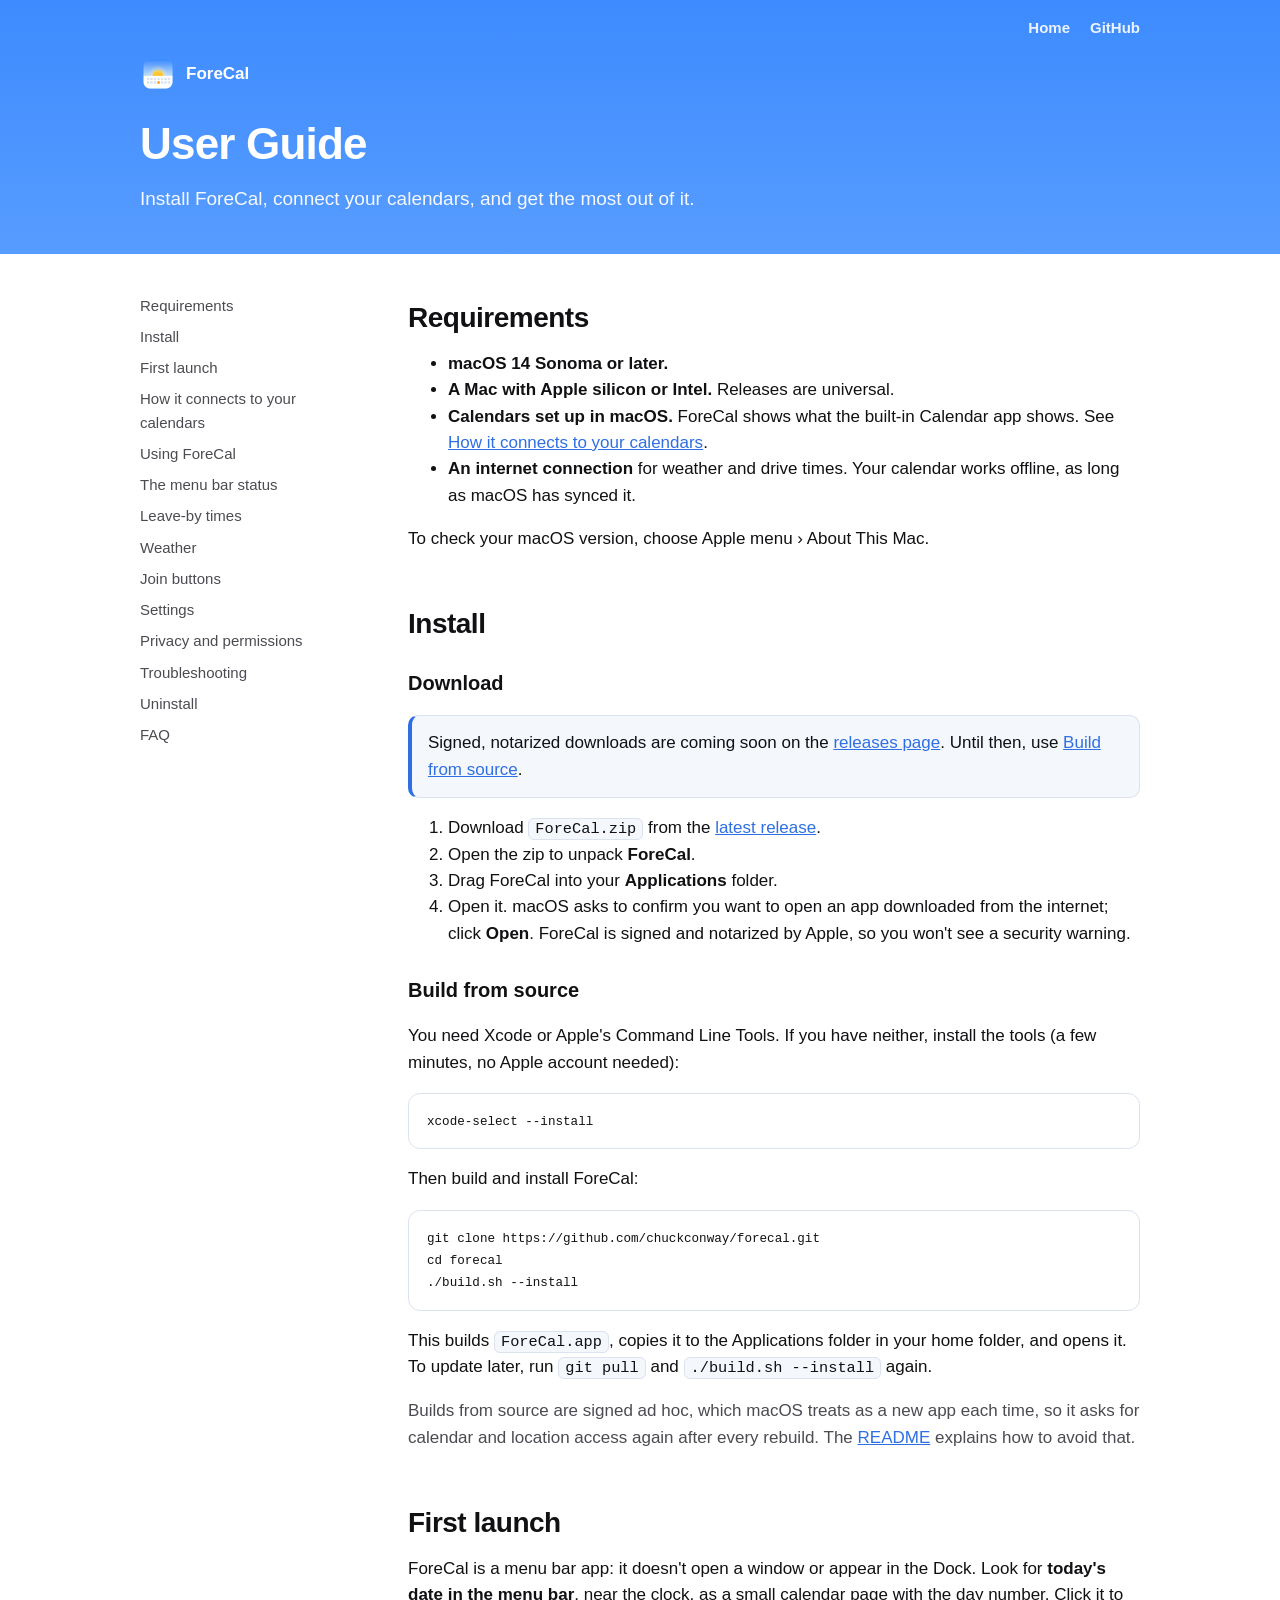
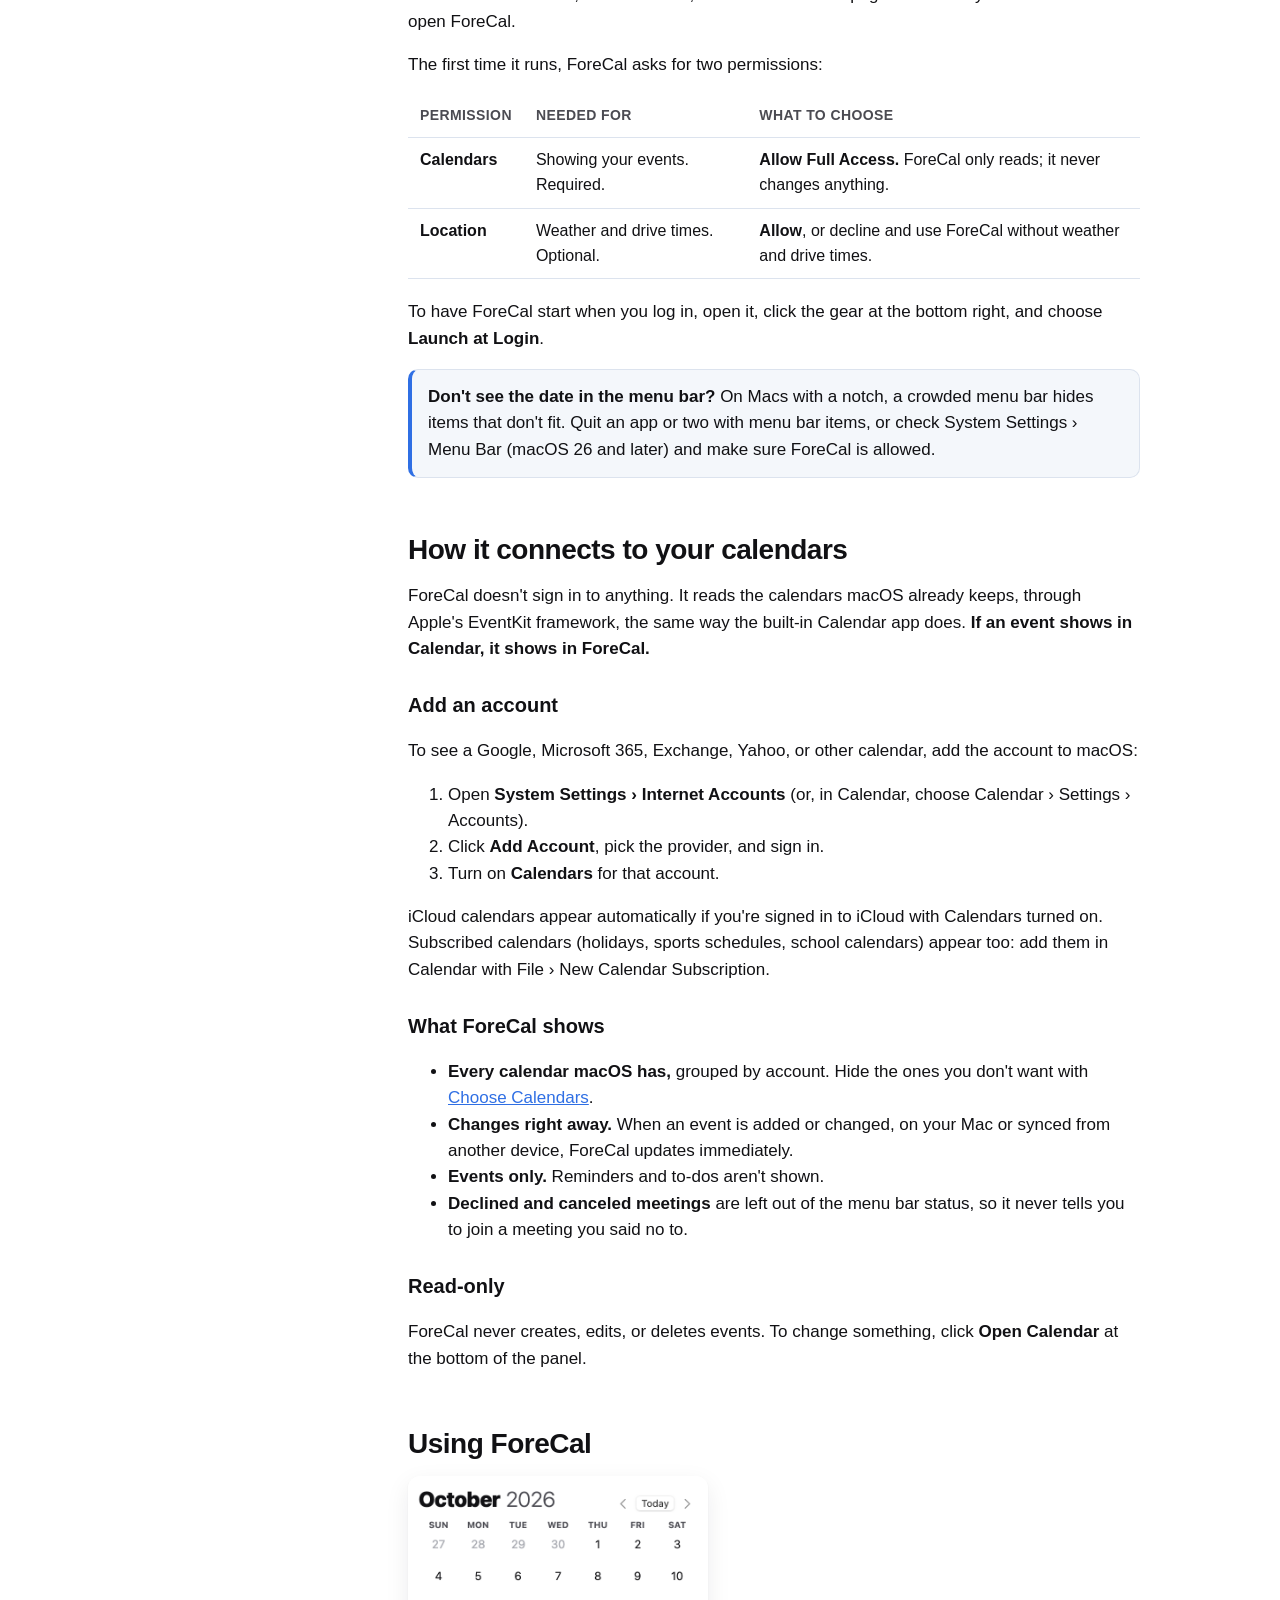
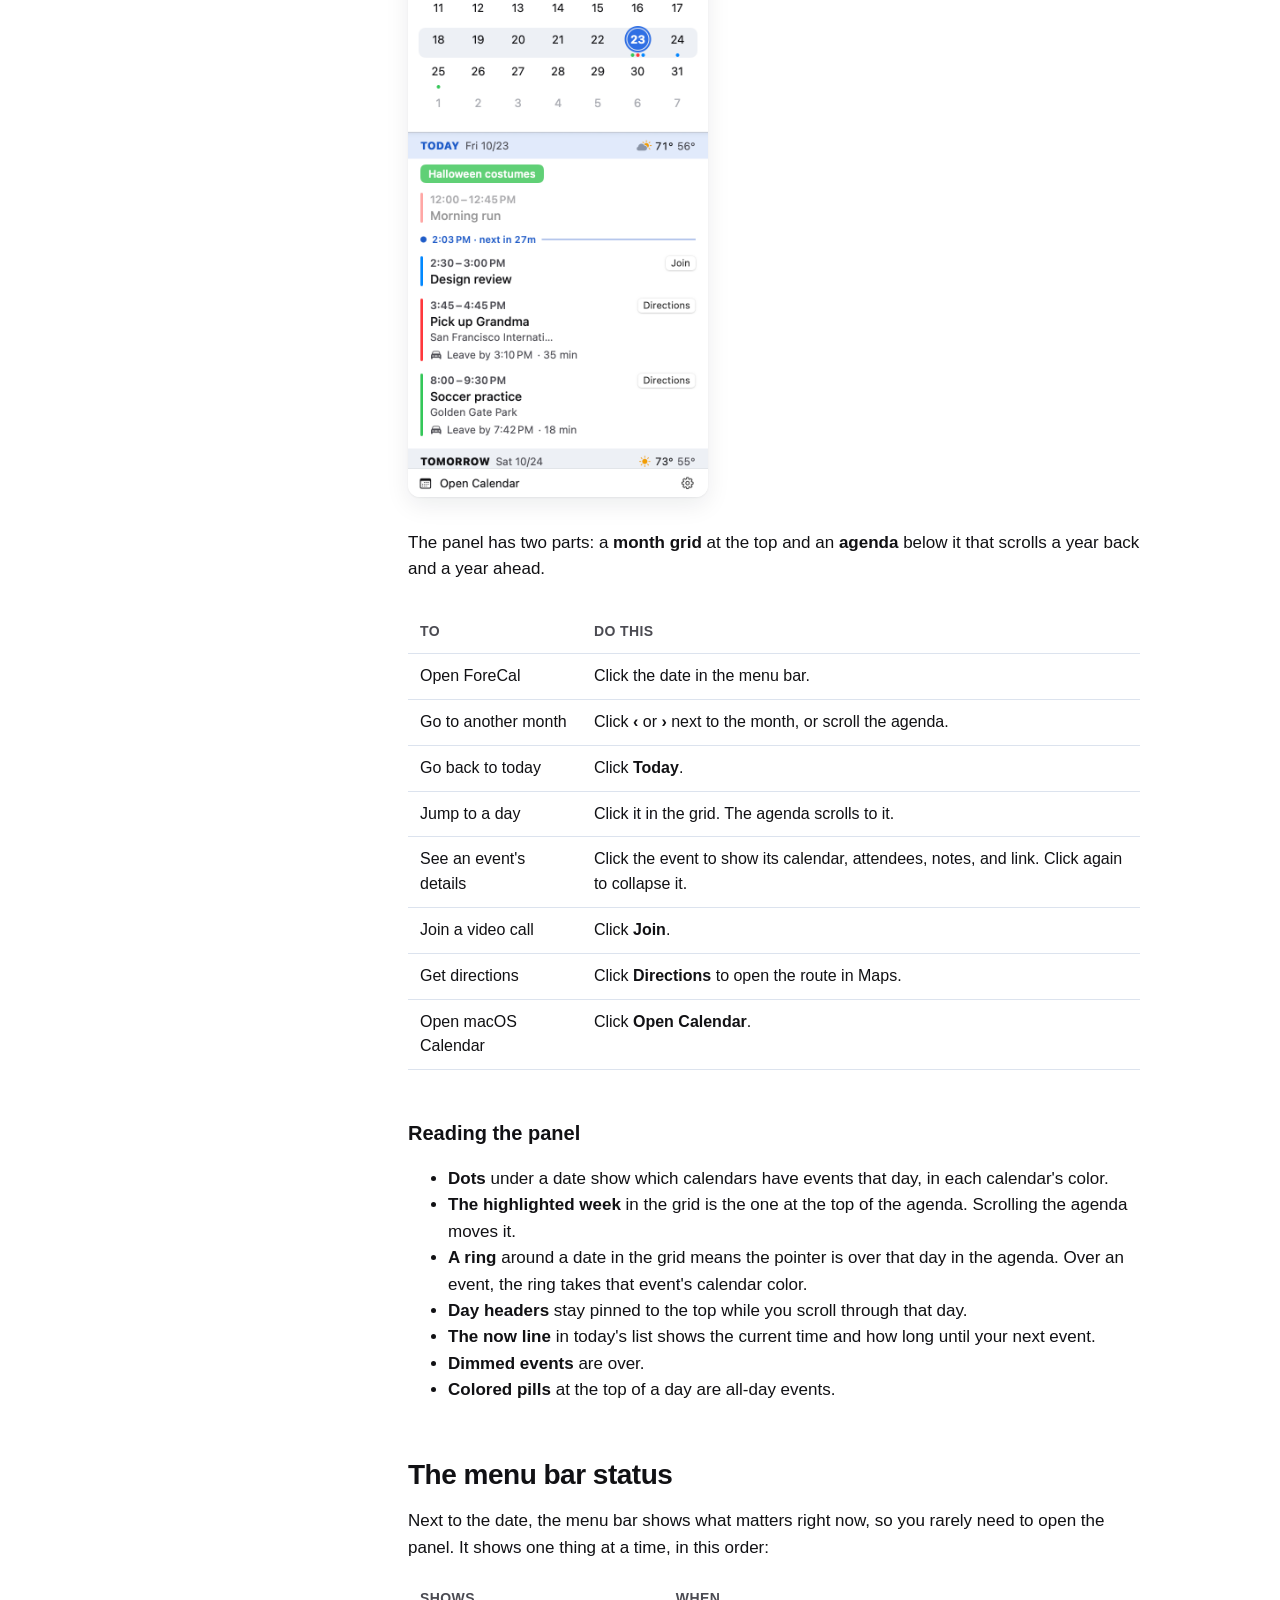
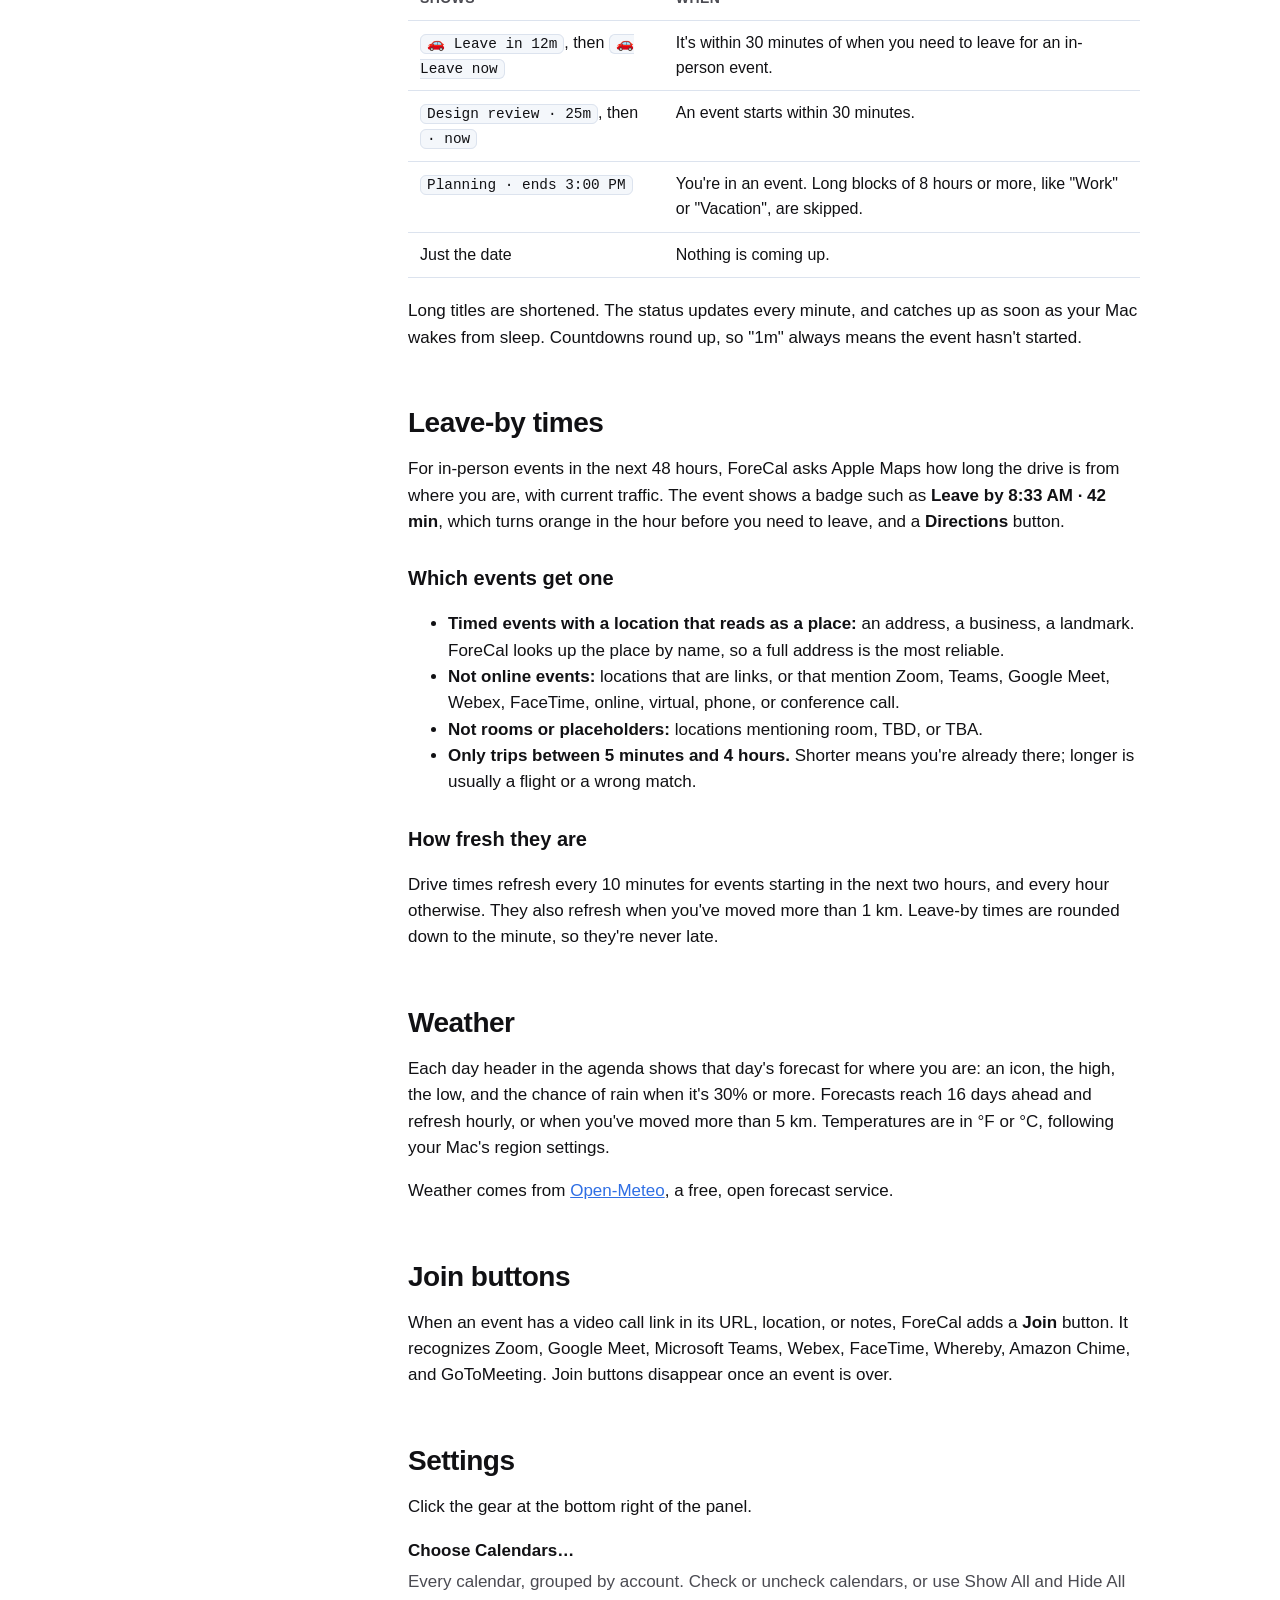
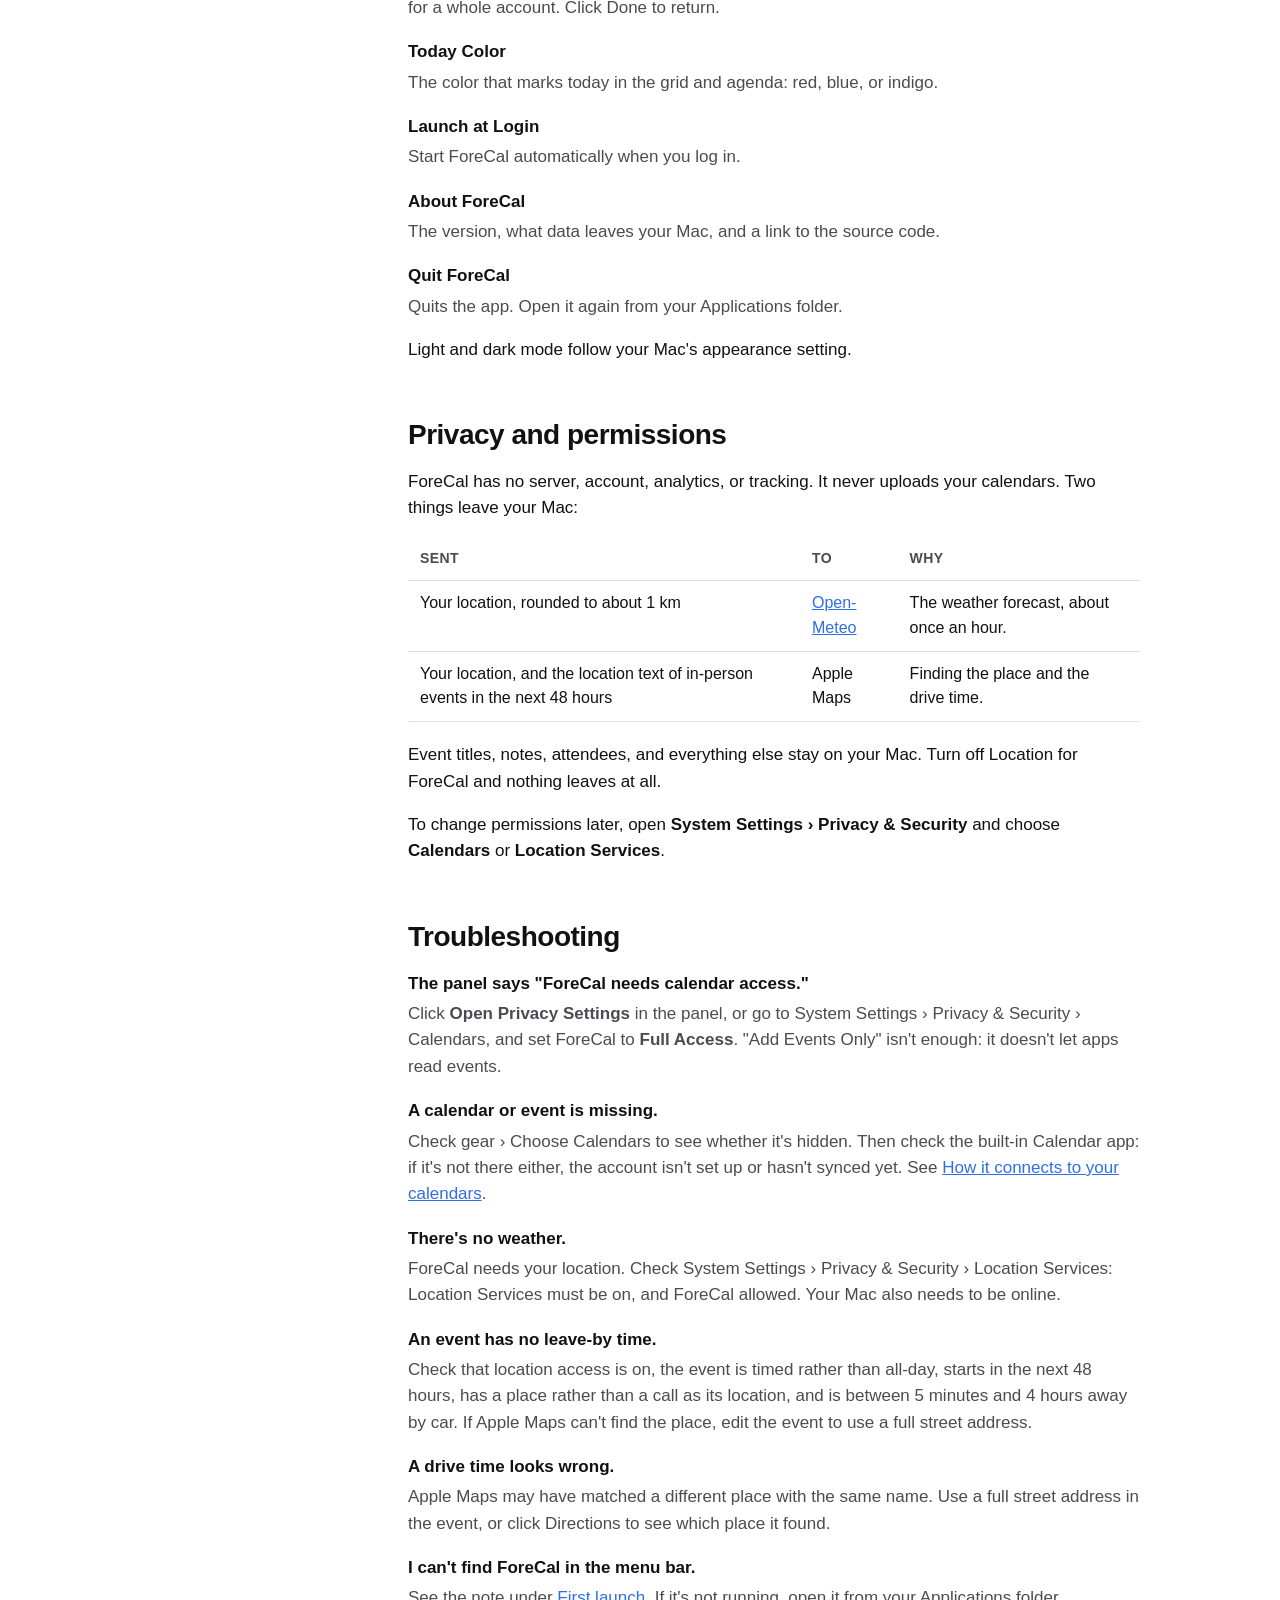
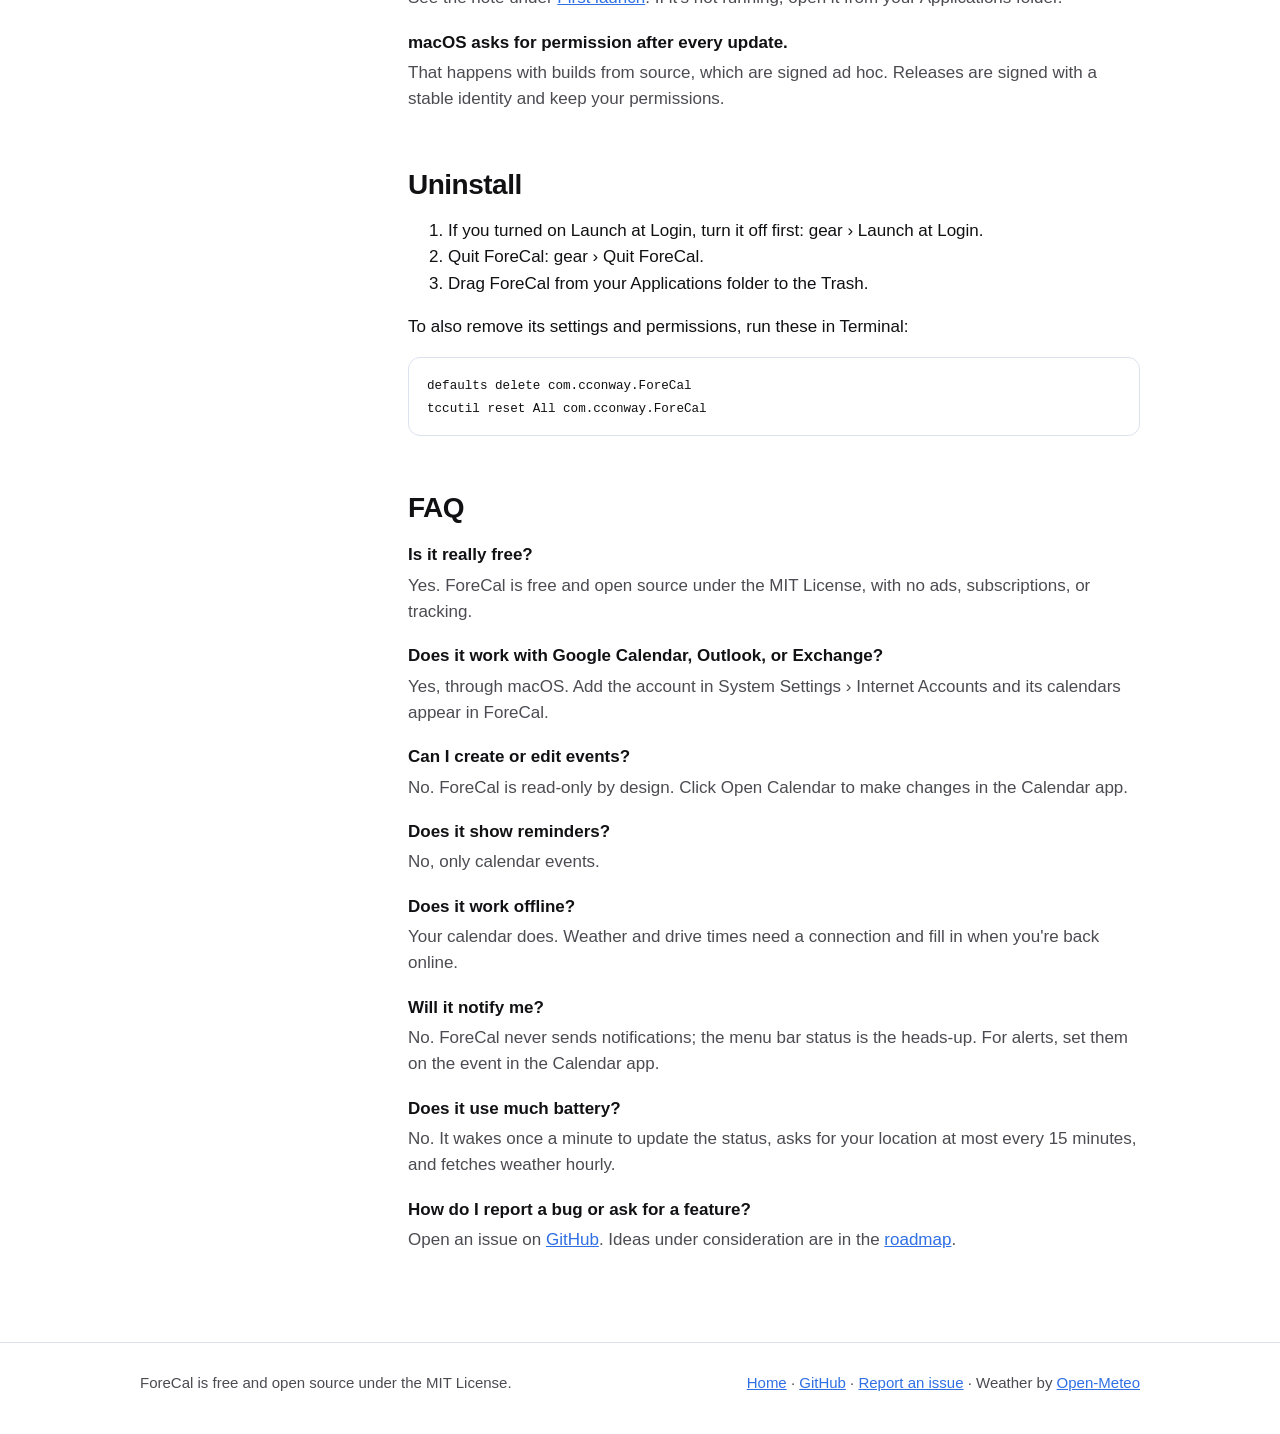
==== docs/guide.html @ 7f934e32 "Website, user guide, fuller README, universal release builds - docs/: product site and user guide fo" ====
<!doctype html>
<html lang="en">
<head>
<meta charset="utf-8">
<meta name="viewport" content="width=device-width, initial-scale=1">
<title>ForeCal User Guide</title>
<meta name="description" content="How to install and use ForeCal, how it connects to your calendars, what it needs, and what to do when something doesn't work.">
<link rel="icon" href="icon.png">
<link rel="stylesheet" href="style.css">
</head>
<body>

<header class="guide-hero">
  <nav class="nav"><div class="wrap"><a href="index.html">Home</a><a href="https://github.com/chuckconway/forecal">GitHub</a></div></nav>
  <div class="wrap">
    <a class="brand" href="index.html"><img src="icon.png" alt="">ForeCal</a>
    <h1>User Guide</h1>
    <p>Install ForeCal, connect your calendars, and get the most out of it.</p>
  </div>
</header>

<div class="wrap guide">
  <nav class="toc" aria-label="Contents">
    <ol>
      <li><a href="#requirements">Requirements</a></li>
      <li><a href="#install">Install</a></li>
      <li><a href="#first-launch">First launch</a></li>
      <li><a href="#calendars">How it connects to your calendars</a></li>
      <li><a href="#using">Using ForeCal</a></li>
      <li><a href="#menu-bar">The menu bar status</a></li>
      <li><a href="#leave-by">Leave-by times</a></li>
      <li><a href="#weather">Weather</a></li>
      <li><a href="#join">Join buttons</a></li>
      <li><a href="#settings">Settings</a></li>
      <li><a href="#privacy">Privacy and permissions</a></li>
      <li><a href="#troubleshooting">Troubleshooting</a></li>
      <li><a href="#uninstall">Uninstall</a></li>
      <li><a href="#faq">FAQ</a></li>
    </ol>
  </nav>

  <main class="doc">

    <h2 id="requirements">Requirements</h2>
    <ul>
      <li><strong>macOS 14 Sonoma or later.</strong></li>
      <li><strong>A Mac with Apple silicon or Intel.</strong> Releases are universal.</li>
      <li><strong>Calendars set up in macOS.</strong> ForeCal shows what the built-in Calendar app shows. See <a href="#calendars">How it connects to your calendars</a>.</li>
      <li><strong>An internet connection</strong> for weather and drive times. Your calendar works offline, as long as macOS has synced it.</li>
    </ul>
    <p>To check your macOS version, choose Apple menu › About This Mac.</p>

    <h2 id="install">Install</h2>
    <h3>Download</h3>
    <div class="callout"><p>Signed, notarized downloads are coming soon on the <a href="https://github.com/chuckconway/forecal/releases">releases page</a>. Until then, use <a href="#build">Build from source</a>.</p></div>
    <ol>
      <li>Download <code>ForeCal.zip</code> from the <a href="https://github.com/chuckconway/forecal/releases/latest">latest release</a>.</li>
      <li>Open the zip to unpack <strong>ForeCal</strong>.</li>
      <li>Drag ForeCal into your <strong>Applications</strong> folder.</li>
      <li>Open it. macOS asks to confirm you want to open an app downloaded from the internet; click <strong>Open</strong>. ForeCal is signed and notarized by Apple, so you won't see a security warning.</li>
    </ol>

    <h3 id="build">Build from source</h3>
    <p>You need Xcode or Apple's Command Line Tools. If you have neither, install the tools (a few minutes, no Apple account needed):</p>
<pre><code>xcode-select --install</code></pre>
    <p>Then build and install ForeCal:</p>
<pre><code>git clone https://github.com/chuckconway/forecal.git
cd forecal
./build.sh --install</code></pre>
    <p>This builds <code>ForeCal.app</code>, copies it to the Applications folder in your home folder, and opens it. To update later, run <code>git pull</code> and <code>./build.sh --install</code> again.</p>
    <p class="muted">Builds from source are signed ad hoc, which macOS treats as a new app each time, so it asks for calendar and location access again after every rebuild. The <a href="https://github.com/chuckconway/forecal#build-from-source">README</a> explains how to avoid that.</p>

    <h2 id="first-launch">First launch</h2>
    <p>ForeCal is a menu bar app: it doesn't open a window or appear in the Dock. Look for <strong>today's date in the menu bar</strong>, near the clock, as a small calendar page with the day number. Click it to open ForeCal.</p>
    <p>The first time it runs, ForeCal asks for two permissions:</p>
    <table>
      <thead><tr><th>Permission</th><th>Needed for</th><th>What to choose</th></tr></thead>
      <tbody>
        <tr><td><strong>Calendars</strong></td><td>Showing your events. Required.</td><td><strong>Allow Full Access.</strong> ForeCal only reads; it never changes anything.</td></tr>
        <tr><td><strong>Location</strong></td><td>Weather and drive times. Optional.</td><td><strong>Allow</strong>, or decline and use ForeCal without weather and drive times.</td></tr>
      </tbody>
    </table>
    <p>To have ForeCal start when you log in, open it, click the gear at the bottom right, and choose <strong>Launch at Login</strong>.</p>
    <div class="callout"><p><strong>Don't see the date in the menu bar?</strong> On Macs with a notch, a crowded menu bar hides items that don't fit. Quit an app or two with menu bar items, or check System Settings › Menu Bar (macOS 26 and later) and make sure ForeCal is allowed.</p></div>

    <h2 id="calendars">How it connects to your calendars</h2>
    <p>ForeCal doesn't sign in to anything. It reads the calendars macOS already keeps, through Apple's EventKit framework, the same way the built-in Calendar app does. <strong>If an event shows in Calendar, it shows in ForeCal.</strong></p>
    <h3>Add an account</h3>
    <p>To see a Google, Microsoft 365, Exchange, Yahoo, or other calendar, add the account to macOS:</p>
    <ol>
      <li>Open <strong>System Settings › Internet Accounts</strong> (or, in Calendar, choose Calendar › Settings › Accounts).</li>
      <li>Click <strong>Add Account</strong>, pick the provider, and sign in.</li>
      <li>Turn on <strong>Calendars</strong> for that account.</li>
    </ol>
    <p>iCloud calendars appear automatically if you're signed in to iCloud with Calendars turned on. Subscribed calendars (holidays, sports schedules, school calendars) appear too: add them in Calendar with File › New Calendar Subscription.</p>
    <h3>What ForeCal shows</h3>
    <ul>
      <li><strong>Every calendar macOS has,</strong> grouped by account. Hide the ones you don't want with <a href="#settings">Choose Calendars</a>.</li>
      <li><strong>Changes right away.</strong> When an event is added or changed, on your Mac or synced from another device, ForeCal updates immediately.</li>
      <li><strong>Events only.</strong> Reminders and to-dos aren't shown.</li>
      <li><strong>Declined and canceled meetings</strong> are left out of the menu bar status, so it never tells you to join a meeting you said no to.</li>
    </ul>
    <h3>Read-only</h3>
    <p>ForeCal never creates, edits, or deletes events. To change something, click <strong>Open Calendar</strong> at the bottom of the panel.</p>

    <h2 id="using">Using ForeCal</h2>
    <div class="figure"><img src="panel-light.png" width="340" height="704" alt="The ForeCal panel: month grid, today's agenda with weather, a Join button, and leave-by times"></div>
    <p>The panel has two parts: a <strong>month grid</strong> at the top and an <strong>agenda</strong> below it that scrolls a year back and a year ahead.</p>
    <div class="table-scroll">
    <table>
      <thead><tr><th>To</th><th>Do this</th></tr></thead>
      <tbody>
        <tr><td>Open ForeCal</td><td>Click the date in the menu bar.</td></tr>
        <tr><td>Go to another month</td><td>Click <strong>‹</strong> or <strong>›</strong> next to the month, or scroll the agenda.</td></tr>
        <tr><td>Go back to today</td><td>Click <strong>Today</strong>.</td></tr>
        <tr><td>Jump to a day</td><td>Click it in the grid. The agenda scrolls to it.</td></tr>
        <tr><td>See an event's details</td><td>Click the event to show its calendar, attendees, notes, and link. Click again to collapse it.</td></tr>
        <tr><td>Join a video call</td><td>Click <strong>Join</strong>.</td></tr>
        <tr><td>Get directions</td><td>Click <strong>Directions</strong> to open the route in Maps.</td></tr>
        <tr><td>Open macOS Calendar</td><td>Click <strong>Open Calendar</strong>.</td></tr>
      </tbody>
    </table>
    </div>
    <h3>Reading the panel</h3>
    <ul>
      <li><strong>Dots</strong> under a date show which calendars have events that day, in each calendar's color.</li>
      <li><strong>The highlighted week</strong> in the grid is the one at the top of the agenda. Scrolling the agenda moves it.</li>
      <li><strong>A ring</strong> around a date in the grid means the pointer is over that day in the agenda. Over an event, the ring takes that event's calendar color.</li>
      <li><strong>Day headers</strong> stay pinned to the top while you scroll through that day.</li>
      <li><strong>The now line</strong> in today's list shows the current time and how long until your next event.</li>
      <li><strong>Dimmed events</strong> are over.</li>
      <li><strong>Colored pills</strong> at the top of a day are all-day events.</li>
    </ul>

    <h2 id="menu-bar">The menu bar status</h2>
    <p>Next to the date, the menu bar shows what matters right now, so you rarely need to open the panel. It shows one thing at a time, in this order:</p>
    <table>
      <thead><tr><th>Shows</th><th>When</th></tr></thead>
      <tbody>
        <tr><td><code>🚗 Leave in 12m</code>, then <code>🚗 Leave now</code></td><td>It's within 30 minutes of when you need to leave for an in-person event.</td></tr>
        <tr><td><code>Design review · 25m</code>, then <code>· now</code></td><td>An event starts within 30 minutes.</td></tr>
        <tr><td><code>Planning · ends 3:00 PM</code></td><td>You're in an event. Long blocks of 8 hours or more, like "Work" or "Vacation", are skipped.</td></tr>
        <tr><td>Just the date</td><td>Nothing is coming up.</td></tr>
      </tbody>
    </table>
    <p>Long titles are shortened. The status updates every minute, and catches up as soon as your Mac wakes from sleep. Countdowns round up, so "1m" always means the event hasn't started.</p>

    <h2 id="leave-by">Leave-by times</h2>
    <p>For in-person events in the next 48 hours, ForeCal asks Apple Maps how long the drive is from where you are, with current traffic. The event shows a badge such as <strong>Leave by 8:33 AM · 42 min</strong>, which turns orange in the hour before you need to leave, and a <strong>Directions</strong> button.</p>
    <h3>Which events get one</h3>
    <ul>
      <li><strong>Timed events with a location that reads as a place:</strong> an address, a business, a landmark. ForeCal looks up the place by name, so a full address is the most reliable.</li>
      <li><strong>Not online events:</strong> locations that are links, or that mention Zoom, Teams, Google Meet, Webex, FaceTime, online, virtual, phone, or conference call.</li>
      <li><strong>Not rooms or placeholders:</strong> locations mentioning room, TBD, or TBA.</li>
      <li><strong>Only trips between 5 minutes and 4 hours.</strong> Shorter means you're already there; longer is usually a flight or a wrong match.</li>
    </ul>
    <h3>How fresh they are</h3>
    <p>Drive times refresh every 10 minutes for events starting in the next two hours, and every hour otherwise. They also refresh when you've moved more than 1 km. Leave-by times are rounded down to the minute, so they're never late.</p>

    <h2 id="weather">Weather</h2>
    <p>Each day header in the agenda shows that day's forecast for where you are: an icon, the high, the low, and the chance of rain when it's 30% or more. Forecasts reach 16 days ahead and refresh hourly, or when you've moved more than 5 km. Temperatures are in °F or °C, following your Mac's region settings.</p>
    <p>Weather comes from <a href="https://open-meteo.com">Open-Meteo</a>, a free, open forecast service.</p>

    <h2 id="join">Join buttons</h2>
    <p>When an event has a video call link in its URL, location, or notes, ForeCal adds a <strong>Join</strong> button. It recognizes Zoom, Google Meet, Microsoft Teams, Webex, FaceTime, Whereby, Amazon Chime, and GoToMeeting. Join buttons disappear once an event is over.</p>

    <h2 id="settings">Settings</h2>
    <p>Click the gear at the bottom right of the panel.</p>
    <dl>
      <dt>Choose Calendars…</dt>
      <dd>Every calendar, grouped by account. Check or uncheck calendars, or use Show All and Hide All for a whole account. Click Done to return.</dd>
      <dt>Today Color</dt>
      <dd>The color that marks today in the grid and agenda: red, blue, or indigo.</dd>
      <dt>Launch at Login</dt>
      <dd>Start ForeCal automatically when you log in.</dd>
      <dt>About ForeCal</dt>
      <dd>The version, what data leaves your Mac, and a link to the source code.</dd>
      <dt>Quit ForeCal</dt>
      <dd>Quits the app. Open it again from your Applications folder.</dd>
    </dl>
    <p>Light and dark mode follow your Mac's appearance setting.</p>

    <h2 id="privacy">Privacy and permissions</h2>
    <p>ForeCal has no server, account, analytics, or tracking. It never uploads your calendars. Two things leave your Mac:</p>
    <table>
      <thead><tr><th>Sent</th><th>To</th><th>Why</th></tr></thead>
      <tbody>
        <tr><td>Your location, rounded to about 1 km</td><td><a href="https://open-meteo.com">Open-Meteo</a></td><td>The weather forecast, about once an hour.</td></tr>
        <tr><td>Your location, and the location text of in-person events in the next 48 hours</td><td>Apple Maps</td><td>Finding the place and the drive time.</td></tr>
      </tbody>
    </table>
    <p>Event titles, notes, attendees, and everything else stay on your Mac. Turn off Location for ForeCal and nothing leaves at all.</p>
    <p>To change permissions later, open <strong>System Settings › Privacy &amp; Security</strong> and choose <strong>Calendars</strong> or <strong>Location Services</strong>.</p>

    <h2 id="troubleshooting">Troubleshooting</h2>
    <dl>
      <dt>The panel says "ForeCal needs calendar access."</dt>
      <dd>Click <strong>Open Privacy Settings</strong> in the panel, or go to System Settings › Privacy &amp; Security › Calendars, and set ForeCal to <strong>Full Access</strong>. "Add Events Only" isn't enough: it doesn't let apps read events.</dd>
      <dt>A calendar or event is missing.</dt>
      <dd>Check gear › Choose Calendars to see whether it's hidden. Then check the built-in Calendar app: if it's not there either, the account isn't set up or hasn't synced yet. See <a href="#calendars">How it connects to your calendars</a>.</dd>
      <dt>There's no weather.</dt>
      <dd>ForeCal needs your location. Check System Settings › Privacy &amp; Security › Location Services: Location Services must be on, and ForeCal allowed. Your Mac also needs to be online.</dd>
      <dt>An event has no leave-by time.</dt>
      <dd>Check that location access is on, the event is timed rather than all-day, starts in the next 48 hours, has a place rather than a call as its location, and is between 5 minutes and 4 hours away by car. If Apple Maps can't find the place, edit the event to use a full street address.</dd>
      <dt>A drive time looks wrong.</dt>
      <dd>Apple Maps may have matched a different place with the same name. Use a full street address in the event, or click Directions to see which place it found.</dd>
      <dt>I can't find ForeCal in the menu bar.</dt>
      <dd>See the note under <a href="#first-launch">First launch</a>. If it's not running, open it from your Applications folder.</dd>
      <dt>macOS asks for permission after every update.</dt>
      <dd>That happens with builds from source, which are signed ad hoc. Releases are signed with a stable identity and keep your permissions.</dd>
    </dl>

    <h2 id="uninstall">Uninstall</h2>
    <ol>
      <li>If you turned on Launch at Login, turn it off first: gear › Launch at Login.</li>
      <li>Quit ForeCal: gear › Quit ForeCal.</li>
      <li>Drag ForeCal from your Applications folder to the Trash.</li>
    </ol>
    <p>To also remove its settings and permissions, run these in Terminal:</p>
<pre><code>defaults delete com.cconway.ForeCal
tccutil reset All com.cconway.ForeCal</code></pre>

    <h2 id="faq">FAQ</h2>
    <dl>
      <dt>Is it really free?</dt>
      <dd>Yes. ForeCal is free and open source under the MIT License, with no ads, subscriptions, or tracking.</dd>
      <dt>Does it work with Google Calendar, Outlook, or Exchange?</dt>
      <dd>Yes, through macOS. Add the account in System Settings › Internet Accounts and its calendars appear in ForeCal.</dd>
      <dt>Can I create or edit events?</dt>
      <dd>No. ForeCal is read-only by design. Click Open Calendar to make changes in the Calendar app.</dd>
      <dt>Does it show reminders?</dt>
      <dd>No, only calendar events.</dd>
      <dt>Does it work offline?</dt>
      <dd>Your calendar does. Weather and drive times need a connection and fill in when you're back online.</dd>
      <dt>Will it notify me?</dt>
      <dd>No. ForeCal never sends notifications; the menu bar status is the heads-up. For alerts, set them on the event in the Calendar app.</dd>
      <dt>Does it use much battery?</dt>
      <dd>No. It wakes once a minute to update the status, asks for your location at most every 15 minutes, and fetches weather hourly.</dd>
      <dt>How do I report a bug or ask for a feature?</dt>
      <dd>Open an issue on <a href="https://github.com/chuckconway/forecal/issues">GitHub</a>. Ideas under consideration are in the <a href="https://github.com/chuckconway/forecal/blob/main/ROADMAP.md">roadmap</a>.</dd>
    </dl>

  </main>
</div>

<footer>
  <div class="wrap">
    <span>ForeCal is free and open source under the MIT License.</span>
    <span><a href="index.html">Home</a> · <a href="https://github.com/chuckconway/forecal">GitHub</a> · <a href="https://github.com/chuckconway/forecal/issues">Report an issue</a> · Weather by <a href="https://open-meteo.com">Open-Meteo</a></span>
  </div>
</footer>

</body>
</html>
---- docs/style.css ----
:root {
  --bg: #ffffff;
  --bg-soft: #f4f7fb;
  --text: #111114;
  --text-2: #4b4b52;
  --line: #dce3ee;
  --accent: #2f6fe4;
  --accent-text: #ffffff;
  --sun: #ff9f1c;
  --sky-top: #3d8bff;
  --sky-bottom: #bfe0ff;
  --card: #ffffff;
  --shadow: 0 1px 2px rgba(17, 24, 39, .06), 0 8px 24px rgba(17, 24, 39, .08);
}
@media (prefers-color-scheme: dark) {
  :root {
    --bg: #141416;
    --bg-soft: #1c1c20;
    --text: #f5f5f7;
    --text-2: #b4b4ba;
    --line: #34343a;
    --accent: #5b9dff;
    --accent-text: #0b1020;
    --sky-top: #1f3c8f;
    --sky-bottom: #3d4f8a;
    --card: #1e1e22;
    --shadow: 0 1px 2px rgba(0, 0, 0, .4), 0 8px 24px rgba(0, 0, 0, .35);
  }
}
* { box-sizing: border-box; }
html { -webkit-text-size-adjust: 100%; }
body {
  margin: 0;
  background: var(--bg);
  color: var(--text);
  font: 17px/1.55 -apple-system, BlinkMacSystemFont, "SF Pro Text", "Helvetica Neue", Arial, sans-serif;
}
a { color: var(--accent); }
.wrap { max-width: 1040px; margin: 0 auto; padding: 0 20px; }

/* Hero: a morning sky that warms toward the horizon, like the icon. */
.hero {
  background: linear-gradient(180deg, var(--sky-top), var(--sky-bottom) 70%, var(--bg));
  padding: 64px 0 32px;
  text-align: center;
  color: #fff;
}
.hero img.icon { width: 120px; height: 120px; filter: drop-shadow(0 10px 24px rgba(0, 0, 0, .18)); }
.hero h1 { font-size: 56px; line-height: 1.05; margin: 12px 0 8px; letter-spacing: -1px; font-weight: 800; }
.hero p.lede { font-size: 22px; margin: 0 auto; max-width: 560px; opacity: .95; }
.actions { display: flex; gap: 12px; justify-content: center; flex-wrap: wrap; margin: 28px 0 8px; }
.button {
  display: inline-flex; align-items: center; gap: 8px;
  padding: 12px 22px; border-radius: 999px;
  font-weight: 600; text-decoration: none; font-size: 16px;
}
.button.primary { background: #fff; color: #1b3f9a; }
.button.secondary { background: rgba(255, 255, 255, .18); color: #fff; border: 1px solid rgba(255, 255, 255, .5); }
.hero .note { font-size: 14px; opacity: .85; margin-top: 10px; }

.shots { display: flex; gap: 28px; justify-content: center; flex-wrap: wrap; margin-top: 36px; }
.shots img { width: 340px; max-width: 100%; height: auto; border-radius: 14px; box-shadow: var(--shadow); background: var(--card); }

section { padding: 64px 0; }
section.soft { background: var(--bg-soft); }
h2 { font-size: 34px; letter-spacing: -.5px; margin: 0 0 12px; line-height: 1.15; }
.intro { color: var(--text-2); font-size: 19px; max-width: 680px; margin: 0 0 32px; }

.grid { display: grid; grid-template-columns: repeat(auto-fill, minmax(290px, 1fr)); gap: 20px; }
.card { background: var(--card); border: 1px solid var(--line); border-radius: 16px; padding: 22px; }
.card h3 { margin: 6px 0 6px; font-size: 19px; }
.card p { margin: 0; color: var(--text-2); font-size: 16px; }
.card .glyph { font-size: 26px; }

/* Mock menu bar statuses. */
.bar { display: flex; flex-direction: column; gap: 12px; max-width: 520px; }
.status {
  display: flex; align-items: center; justify-content: space-between; gap: 16px;
  background: var(--card); border: 1px solid var(--line); border-radius: 12px; padding: 12px 16px;
}
.status code { font: 600 15px/1.3 -apple-system, BlinkMacSystemFont, sans-serif; color: var(--text); }
.status span { color: var(--text-2); font-size: 15px; text-align: right; }

.privacy { display: grid; grid-template-columns: repeat(auto-fit, minmax(260px, 1fr)); gap: 20px; }
.privacy ul { margin: 0; padding-left: 20px; color: var(--text-2); }
.privacy li { margin-bottom: 8px; }

pre {
  background: var(--card); border: 1px solid var(--line); border-radius: 12px;
  padding: 16px 18px; overflow-x: auto; font-size: 14px; line-height: 1.6;
}
footer { border-top: 1px solid var(--line); padding: 28px 0 40px; color: var(--text-2); font-size: 15px; }
footer .wrap { display: flex; justify-content: space-between; gap: 16px; flex-wrap: wrap; }

@media (max-width: 600px) {
  body { font-size: 16px; }
  .hero { padding-top: 44px; }
  .hero h1 { font-size: 42px; }
  .hero p.lede { font-size: 19px; }
  h2 { font-size: 28px; }
  section { padding: 48px 0; }
  .status { flex-direction: column; align-items: flex-start; gap: 4px; }
  .status span { text-align: left; }
}

/* Site navigation. */
.nav { position: absolute; top: 0; left: 0; right: 0; }
.nav .wrap { display: flex; justify-content: flex-end; gap: 20px; padding-top: 16px; }
.nav a { color: #fff; text-decoration: none; font-weight: 600; font-size: 15px; opacity: .9; }
.nav a:hover { opacity: 1; text-decoration: underline; }
.hero { position: relative; }

/* User guide. */
.guide-hero { background: linear-gradient(180deg, var(--sky-top), color-mix(in srgb, var(--sky-top) 80%, var(--sky-bottom))); color: #fff; padding: 56px 0 40px; position: relative; }
.guide-hero h1 { font-size: 44px; margin: 0 0 6px; letter-spacing: -.8px; }
.guide-hero p { margin: 0; font-size: 19px; opacity: .95; }
.guide-hero .brand { display: inline-flex; align-items: center; gap: 10px; color: #fff; text-decoration: none; font-weight: 700; margin-bottom: 18px; }
.guide-hero .brand img { width: 36px; height: 36px; }
.guide { display: grid; grid-template-columns: 220px 1fr; gap: 48px; padding-top: 40px; padding-bottom: 72px; }
.toc { position: sticky; top: 20px; align-self: start; font-size: 15px; }
.toc ol { list-style: none; margin: 0; padding: 0; }
.toc li { margin: 0 0 8px; }
.toc a { color: var(--text-2); text-decoration: none; }
.toc a:hover { color: var(--accent); }
.doc { min-width: 0; }
.doc h2 { font-size: 28px; margin: 48px 0 12px; padding-top: 8px; scroll-margin-top: 16px; }
.doc h2:first-child { margin-top: 0; }
.doc h3 { font-size: 20px; margin: 28px 0 8px; }
.doc p, .doc li { color: var(--text); }
.doc .muted { color: var(--text-2); }
.doc table { width: 100%; border-collapse: collapse; margin: 12px 0 20px; font-size: 16px; }
.doc th, .doc td { text-align: left; padding: 10px 12px; border-bottom: 1px solid var(--line); vertical-align: top; }
.doc th { color: var(--text-2); font-weight: 600; font-size: 14px; text-transform: uppercase; letter-spacing: .4px; }
.doc code { font-family: ui-monospace, SFMono-Regular, Menlo, monospace; font-size: .9em; background: var(--bg-soft); border: 1px solid var(--line); border-radius: 6px; padding: 1px 6px; }
.doc pre code { background: none; border: 0; padding: 0; }
.doc .figure { margin: 16px 0 24px; }
.doc .figure img { width: 300px; max-width: 100%; height: auto; border-radius: 12px; box-shadow: var(--shadow); }
.callout { background: var(--bg-soft); border: 1px solid var(--line); border-left: 4px solid var(--accent); border-radius: 10px; padding: 14px 16px; margin: 16px 0; }
.callout p { margin: 0; }
.doc dl dt { font-weight: 700; margin-top: 18px; }
.doc dl dd { margin: 4px 0 0; color: var(--text-2); }
.table-scroll { overflow-x: auto; }
@media (max-width: 800px) {
  .guide { grid-template-columns: 1fr; gap: 24px; }
  .toc { position: static; background: var(--bg-soft); border: 1px solid var(--line); border-radius: 12px; padding: 16px; }
  .guide-hero h1 { font-size: 34px; }
}
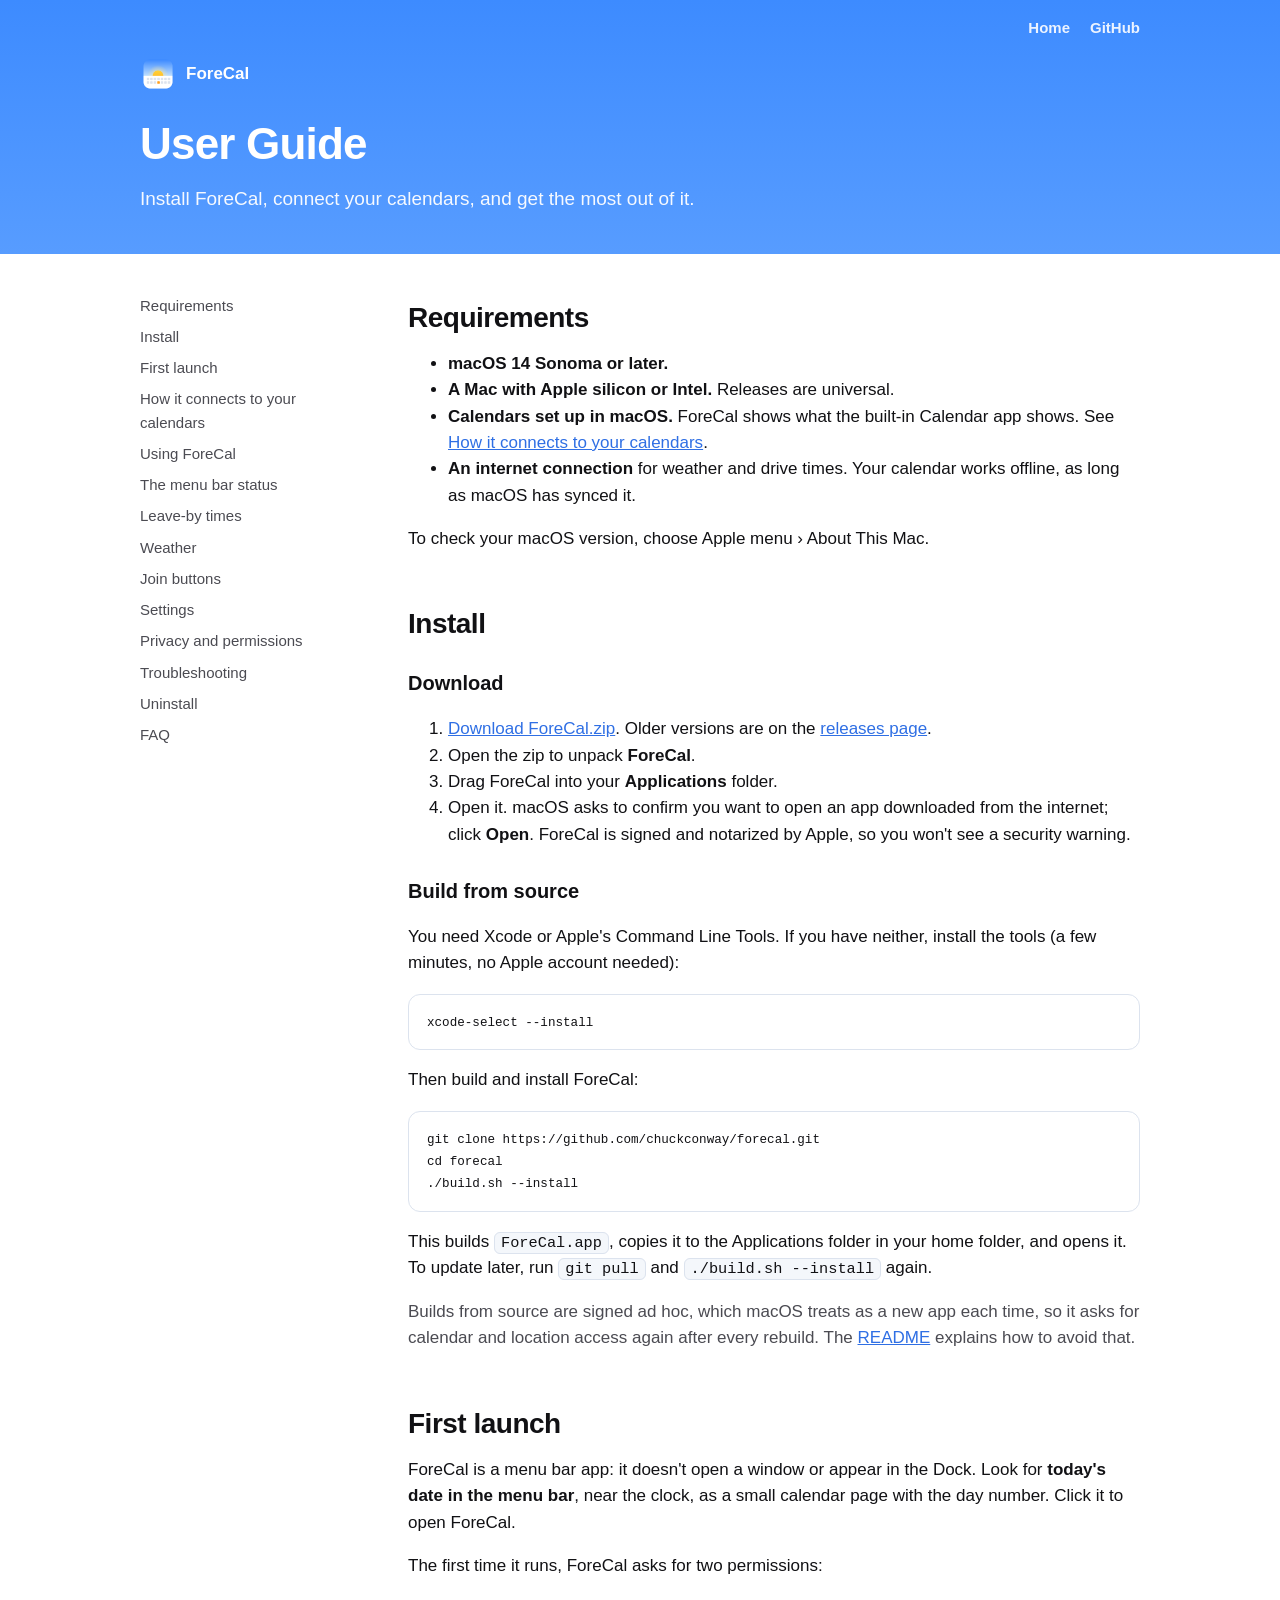
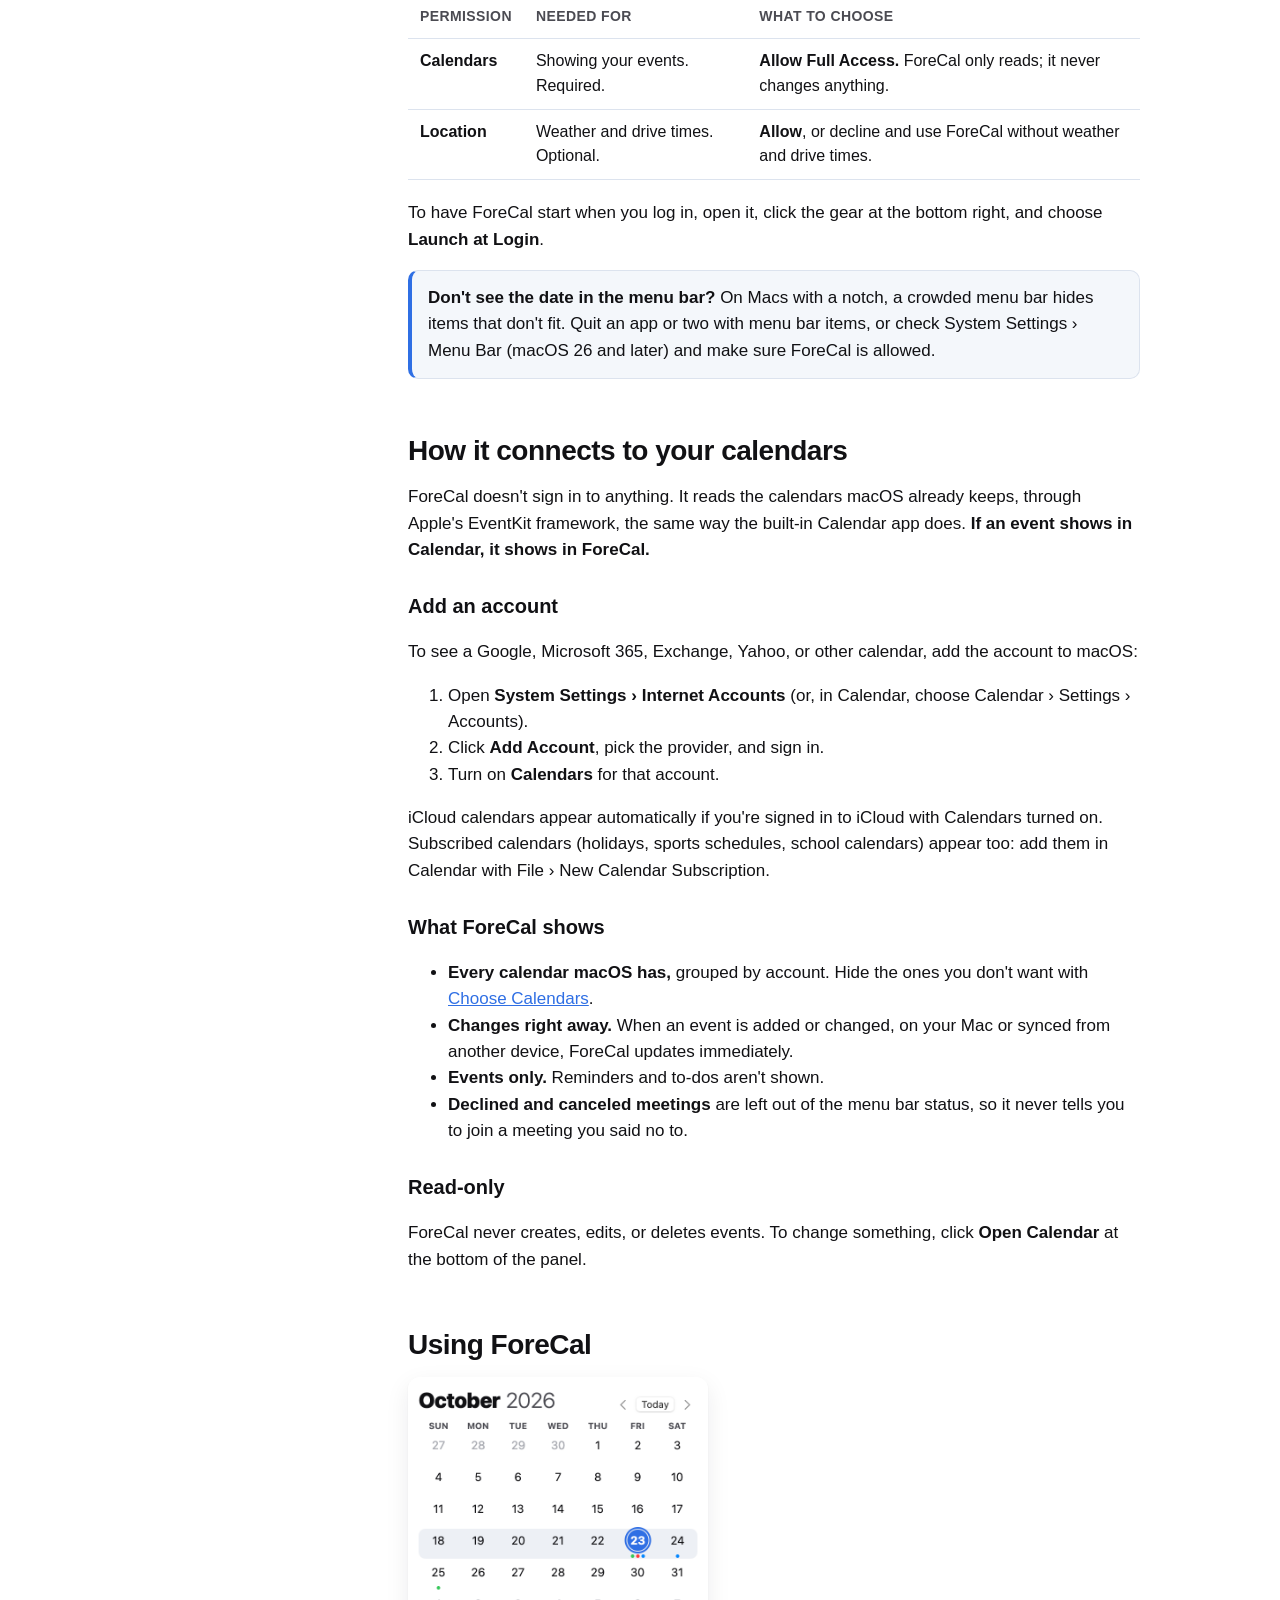
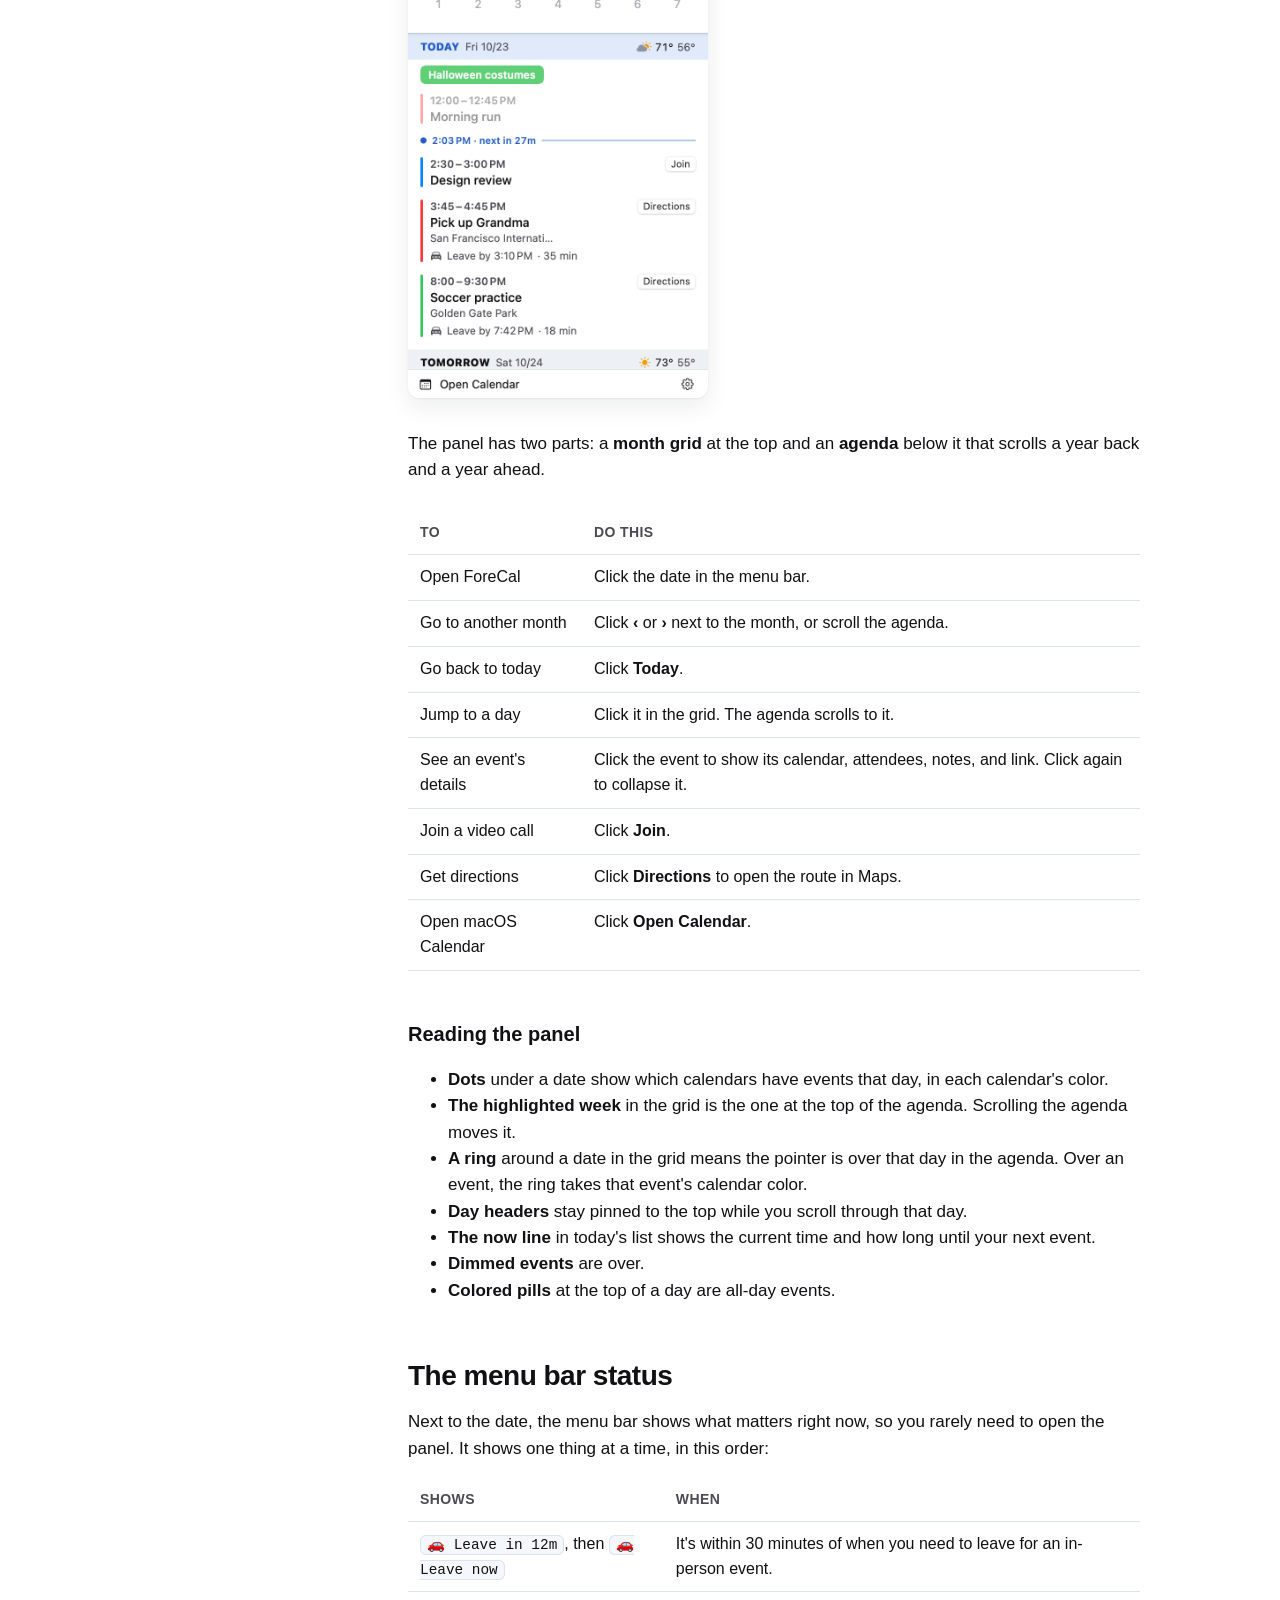
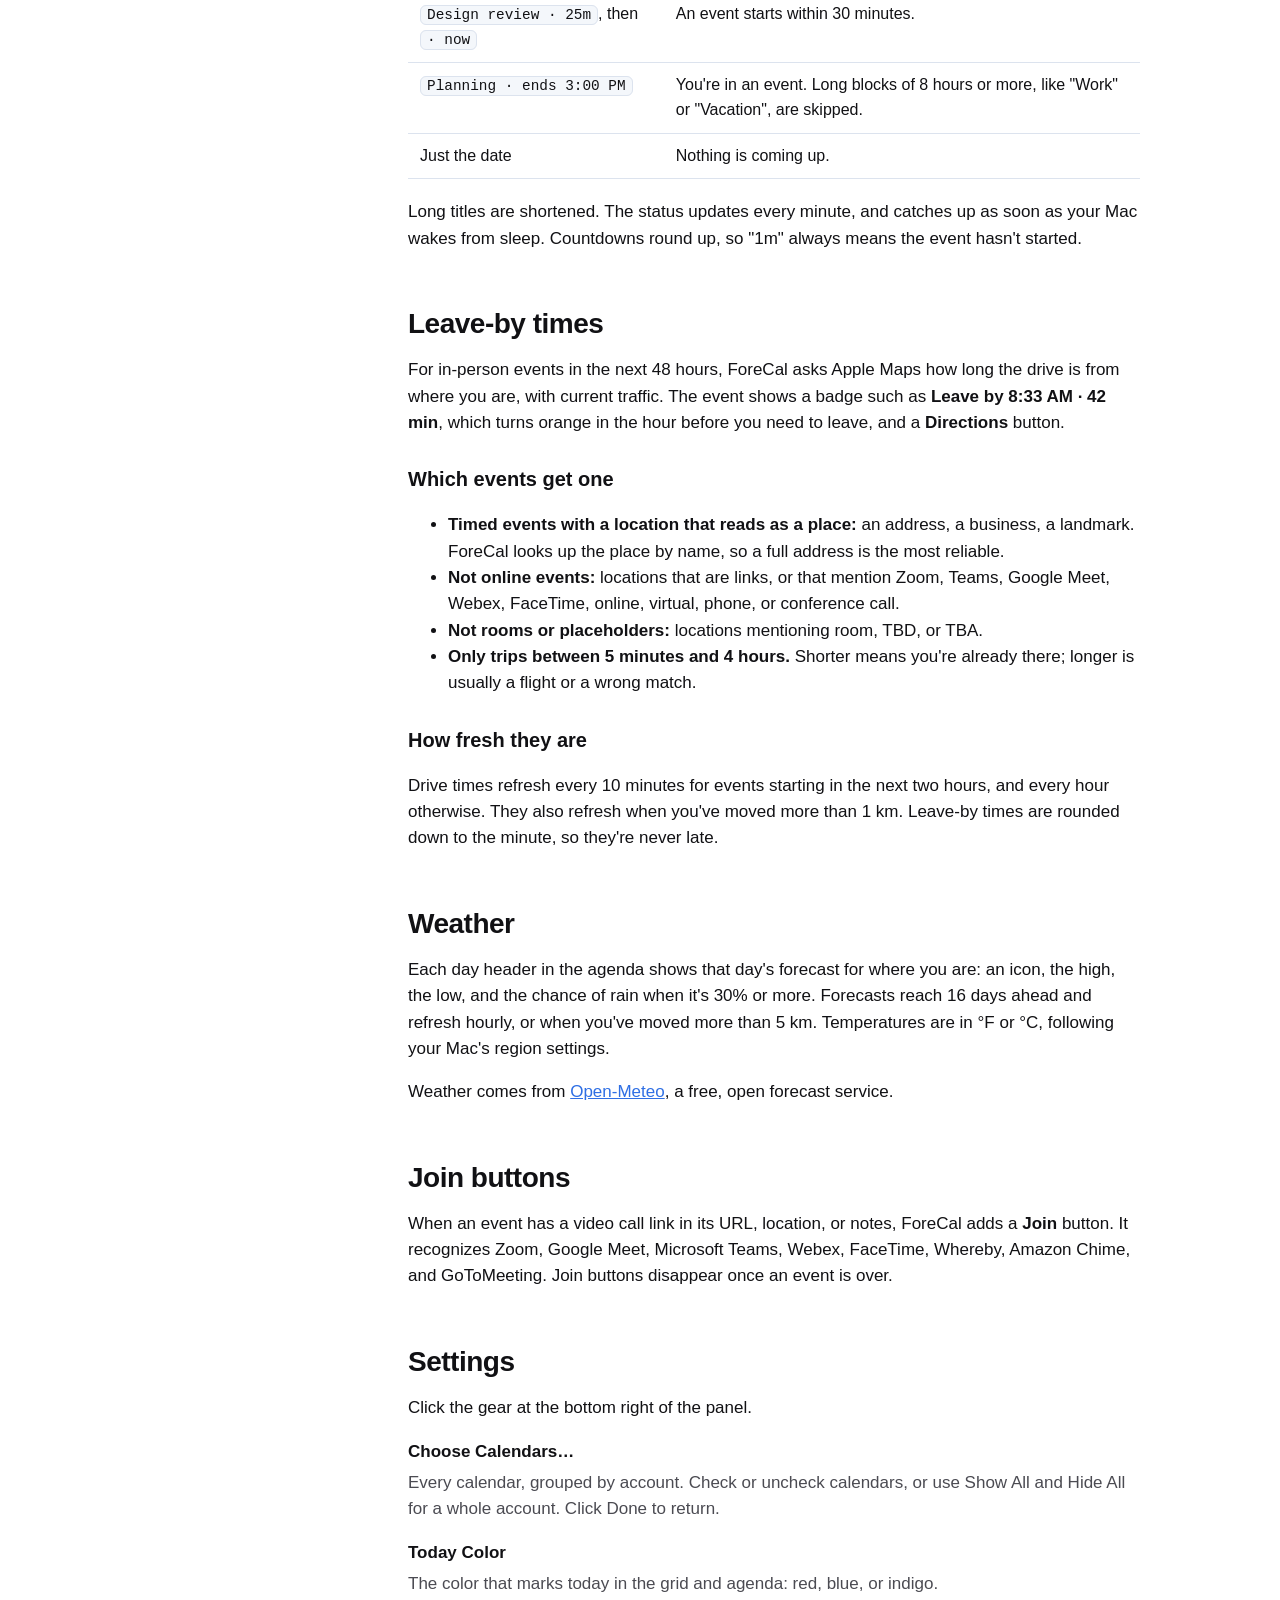
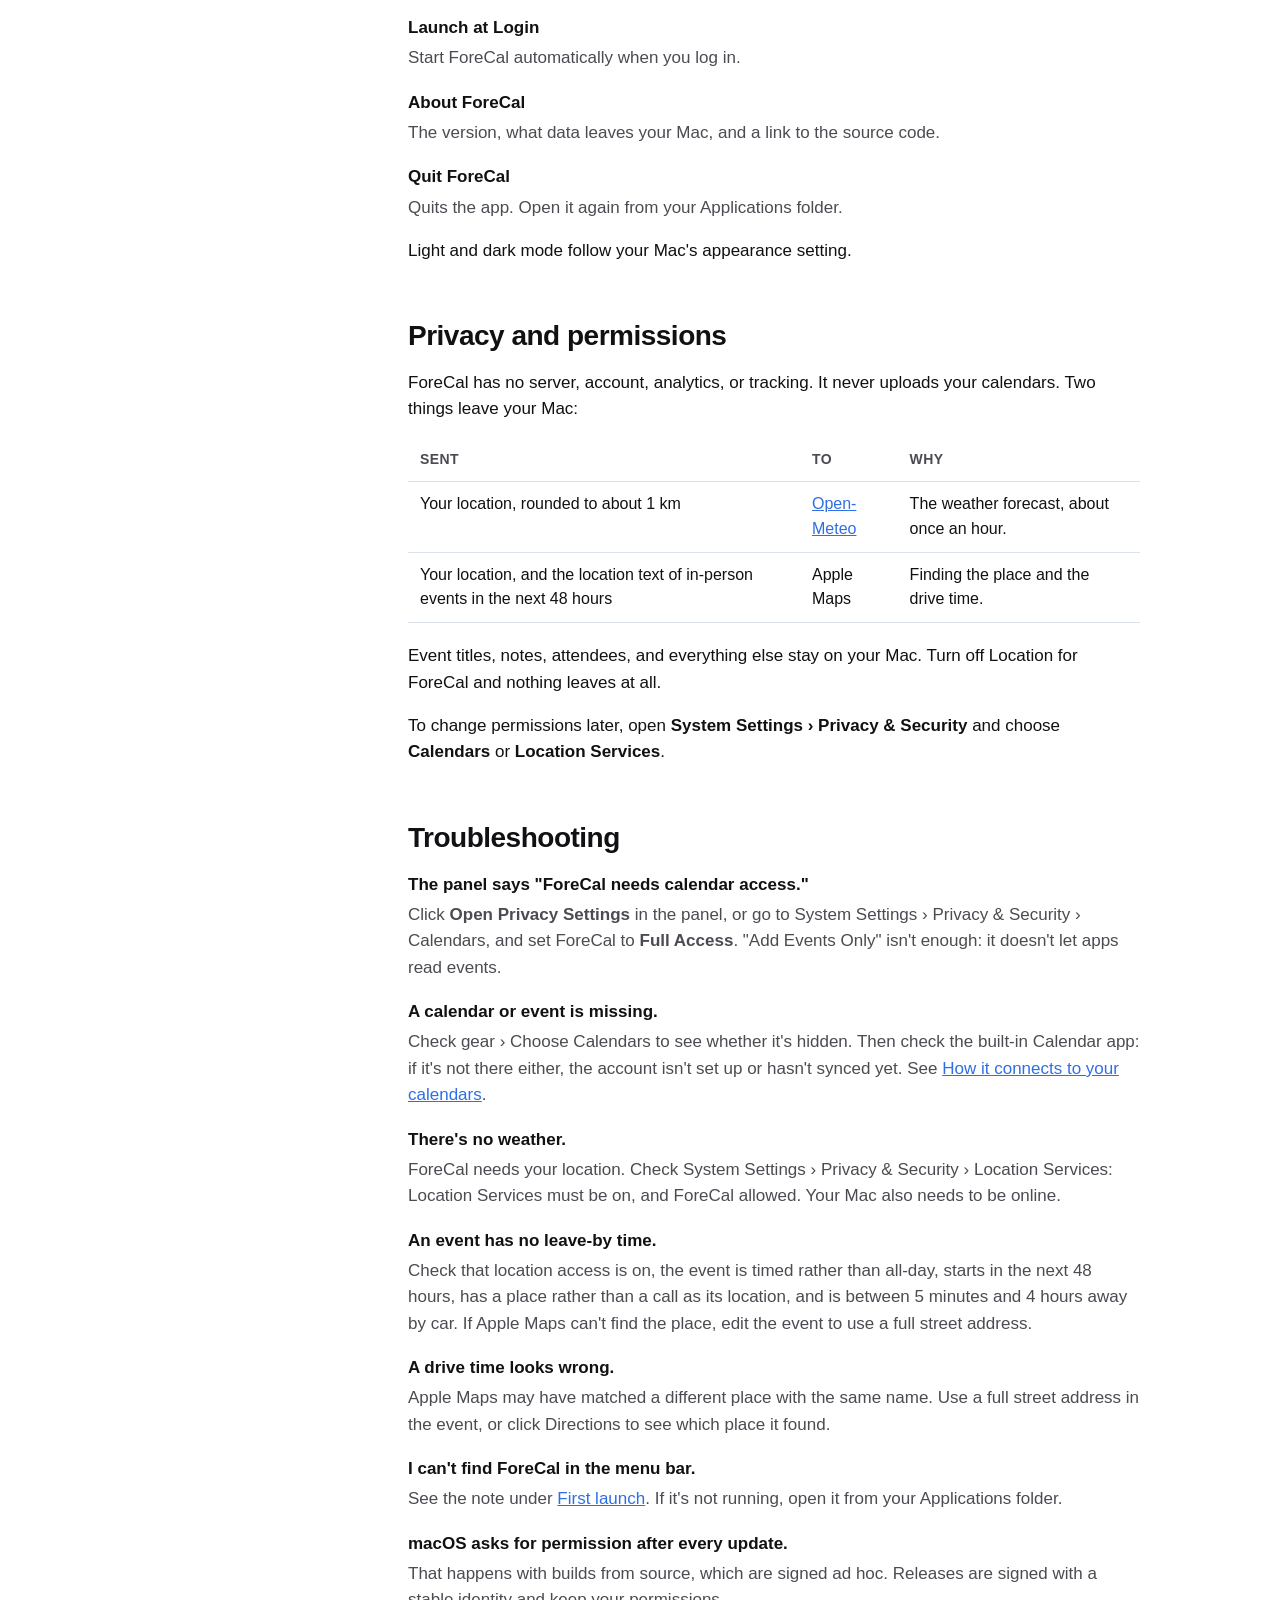
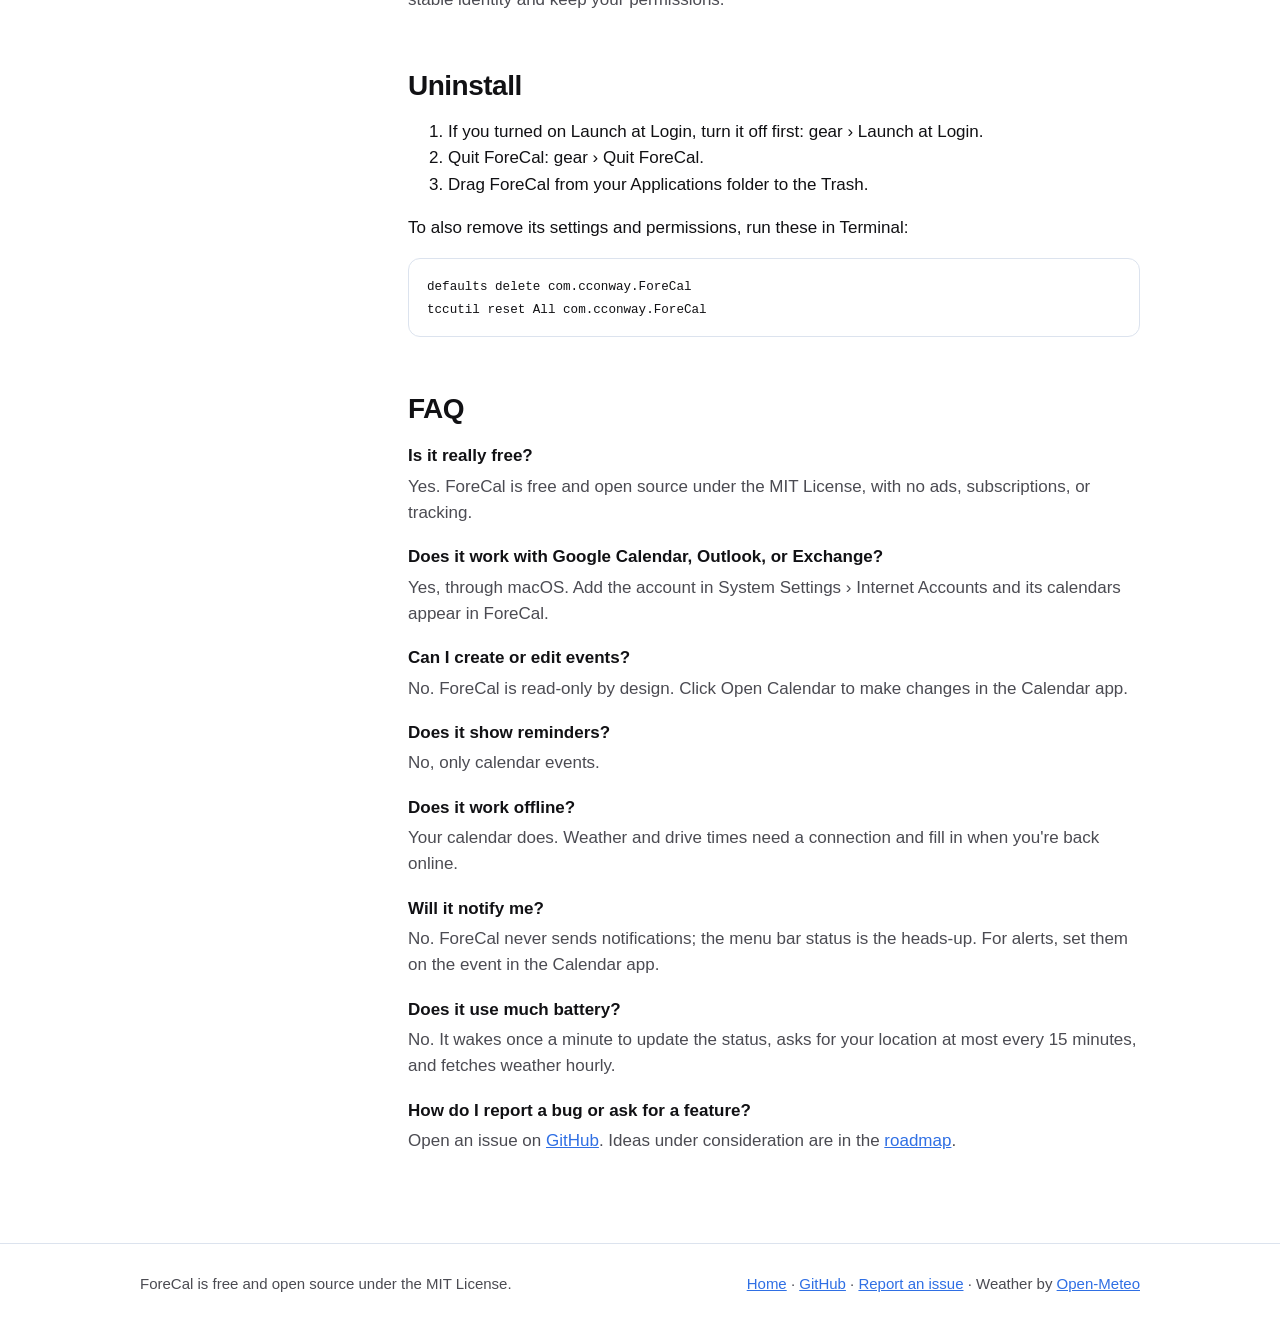
==== commit 9beaa0c3: "Link the signed, notarized download Co-Authored-By: Claude Opus 5.5 <noreply@anthropic.com>" ====
--- a/docs/guide.html
+++ b/docs/guide.html
@@ -52,9 +52,8 @@
 
     <h2 id="install">Install</h2>
     <h3>Download</h3>
-    <div class="callout"><p>Signed, notarized downloads are coming soon on the <a href="https://github.com/chuckconway/forecal/releases">releases page</a>. Until then, use <a href="#build">Build from source</a>.</p></div>
-    <ol>
-      <li>Download <code>ForeCal.zip</code> from the <a href="https://github.com/chuckconway/forecal/releases/latest">latest release</a>.</li>
+    <ol>
+      <li><a href="https://github.com/chuckconway/forecal/releases/latest/download/ForeCal.zip">Download ForeCal.zip</a>. Older versions are on the <a href="https://github.com/chuckconway/forecal/releases">releases page</a>.</li>
       <li>Open the zip to unpack <strong>ForeCal</strong>.</li>
       <li>Drag ForeCal into your <strong>Applications</strong> folder.</li>
       <li>Open it. macOS asks to confirm you want to open an app downloaded from the internet; click <strong>Open</strong>. ForeCal is signed and notarized by Apple, so you won't see a security warning.</li>
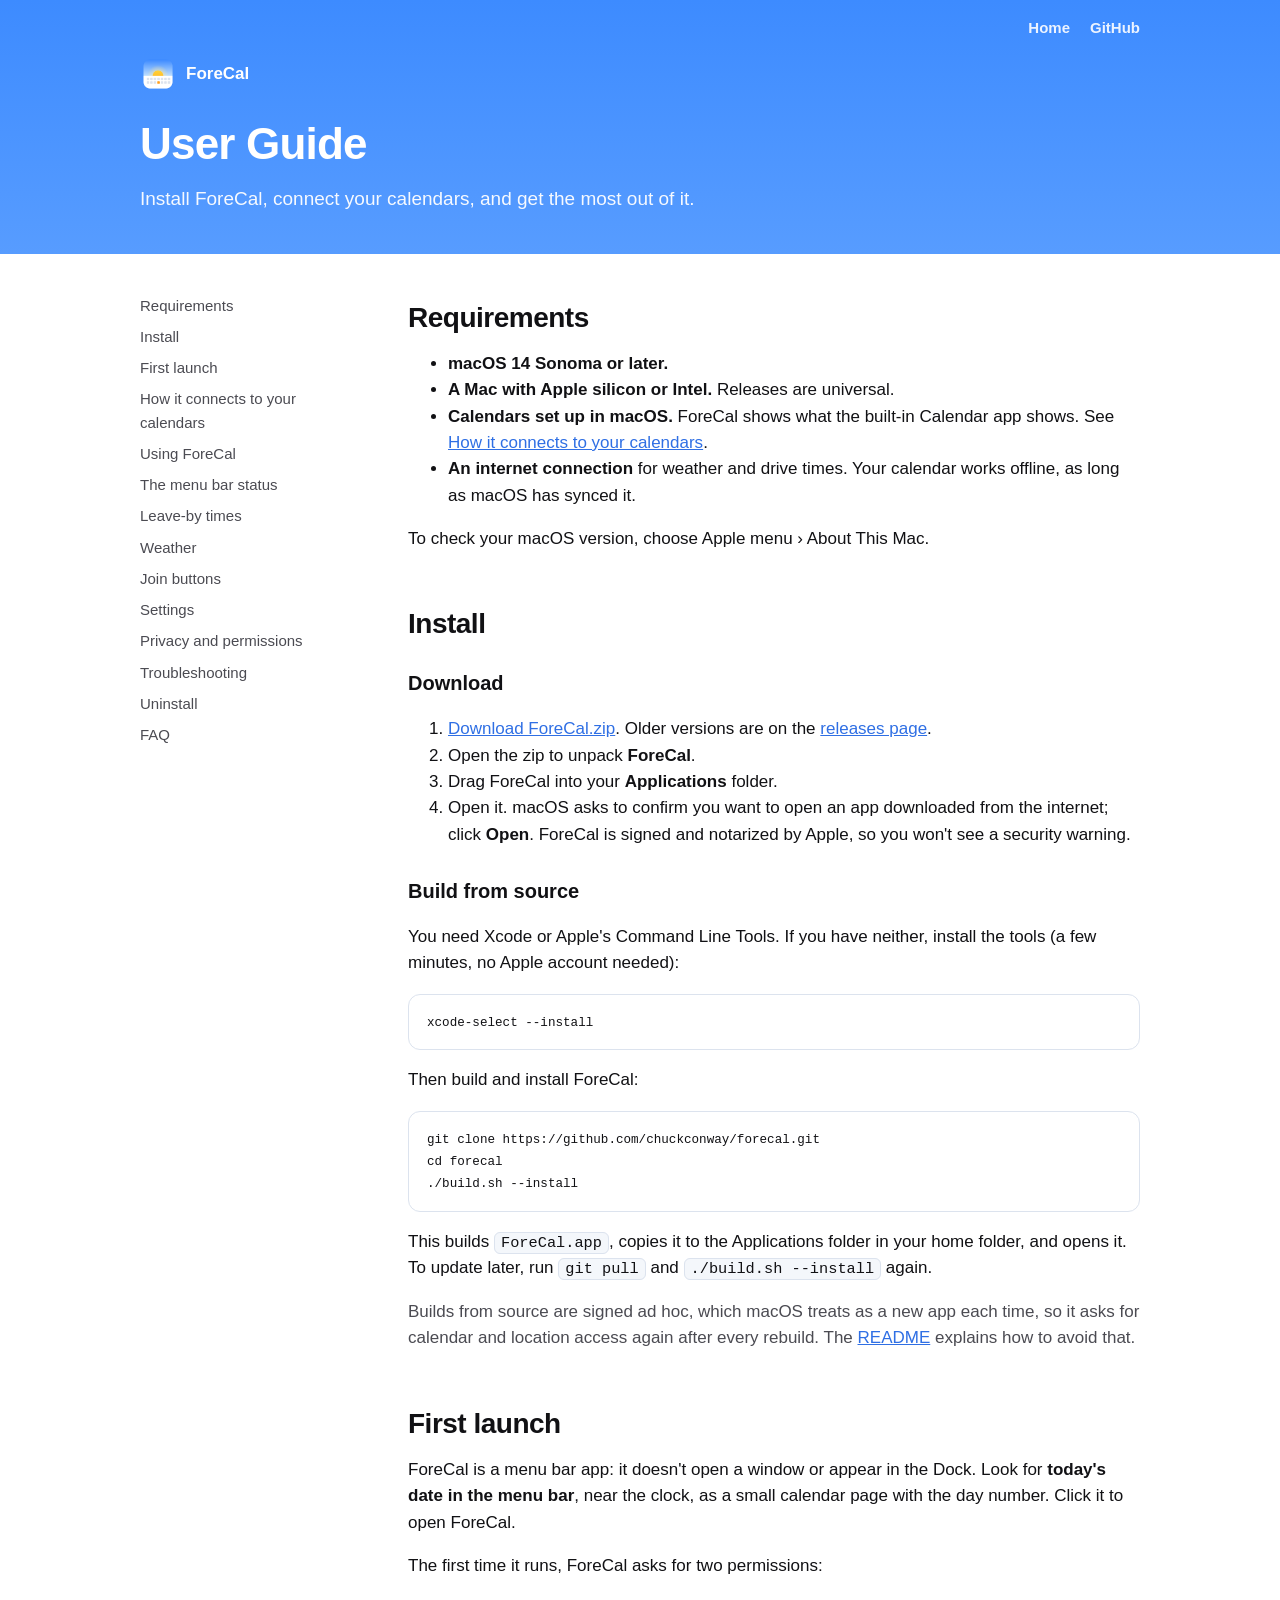
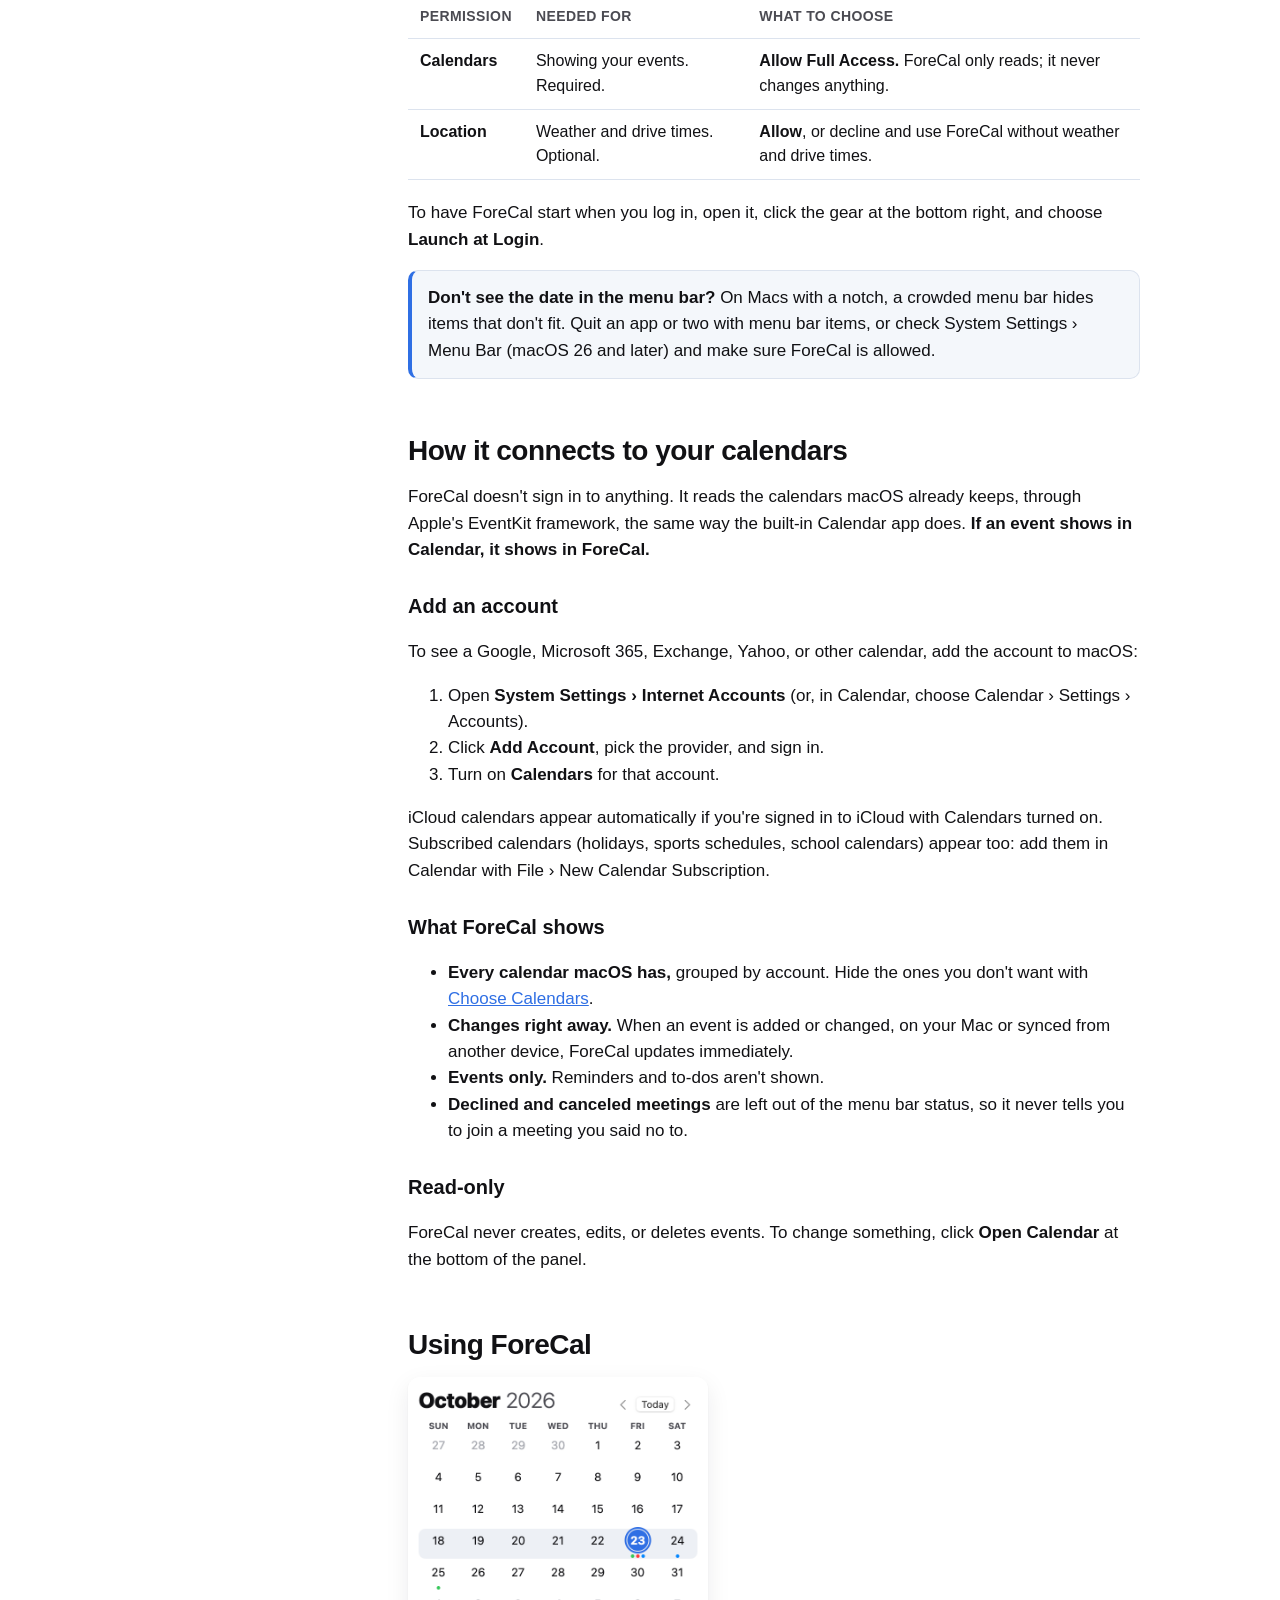
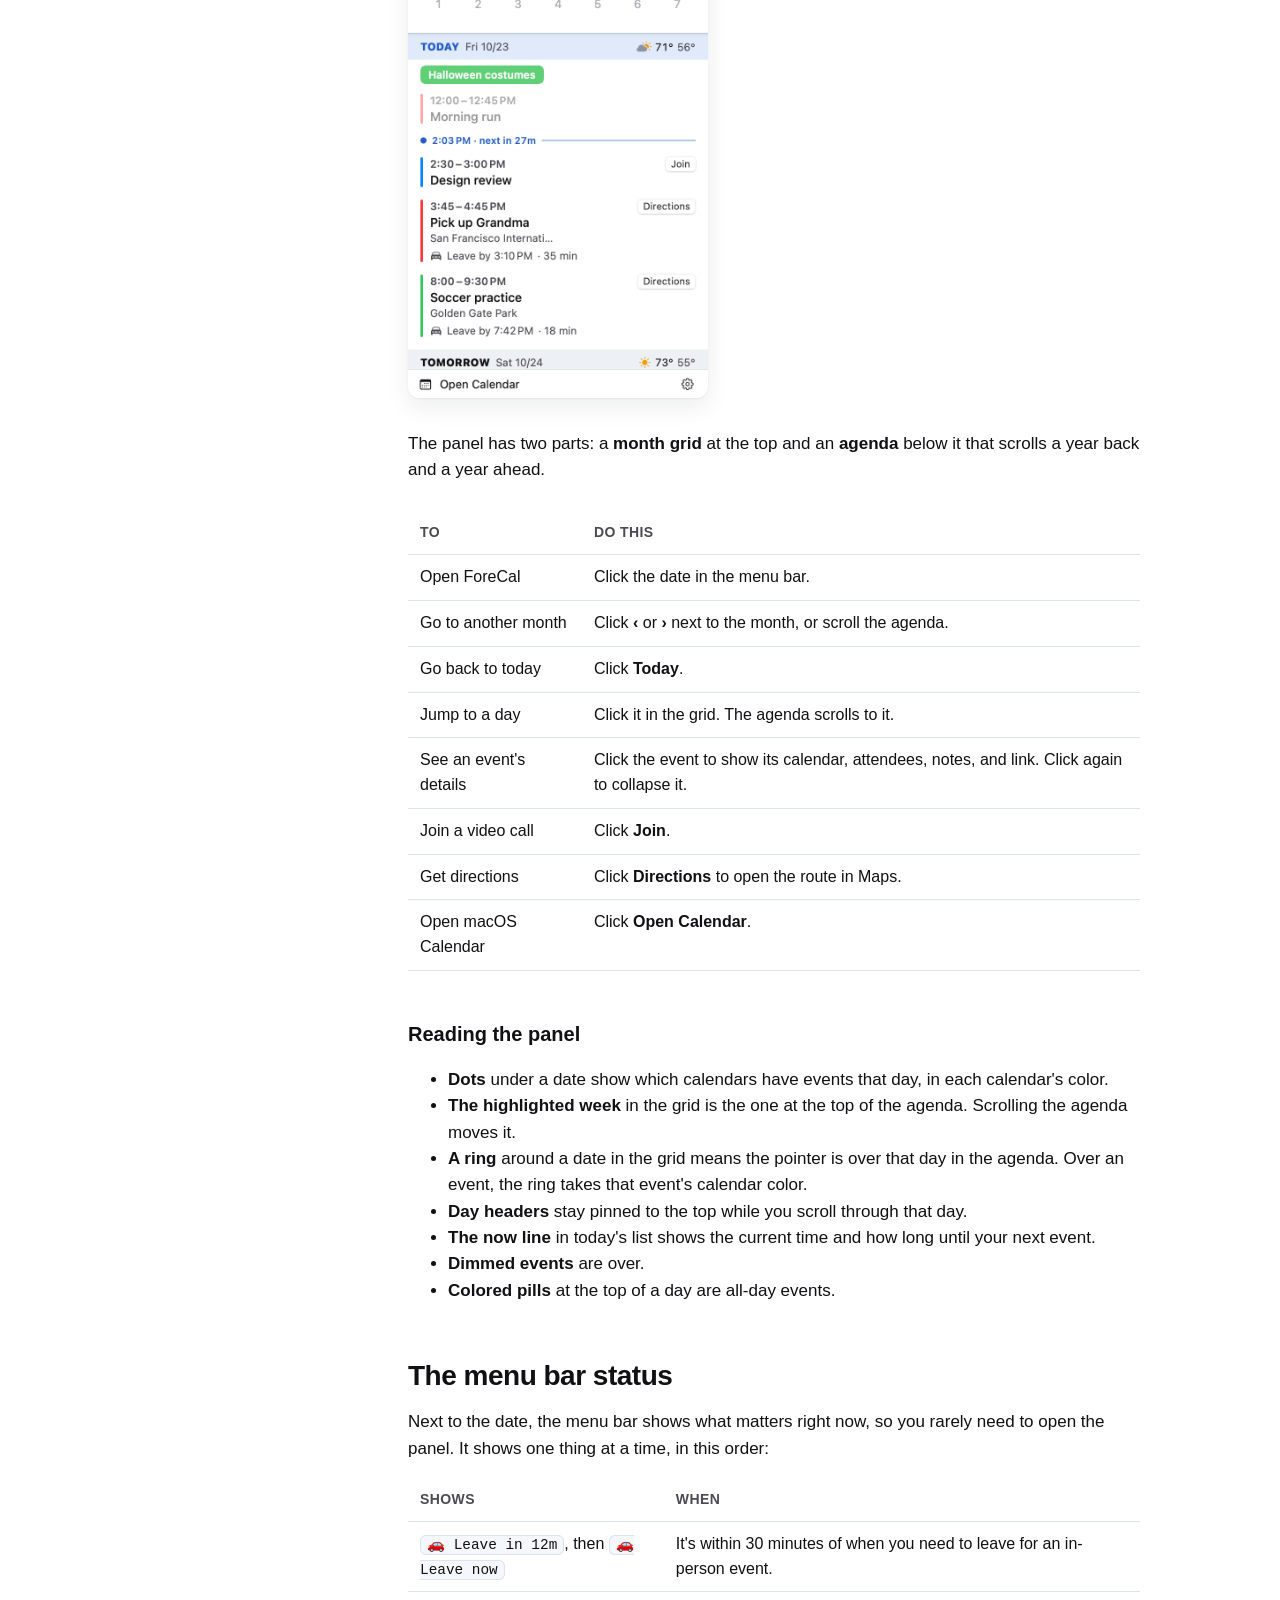
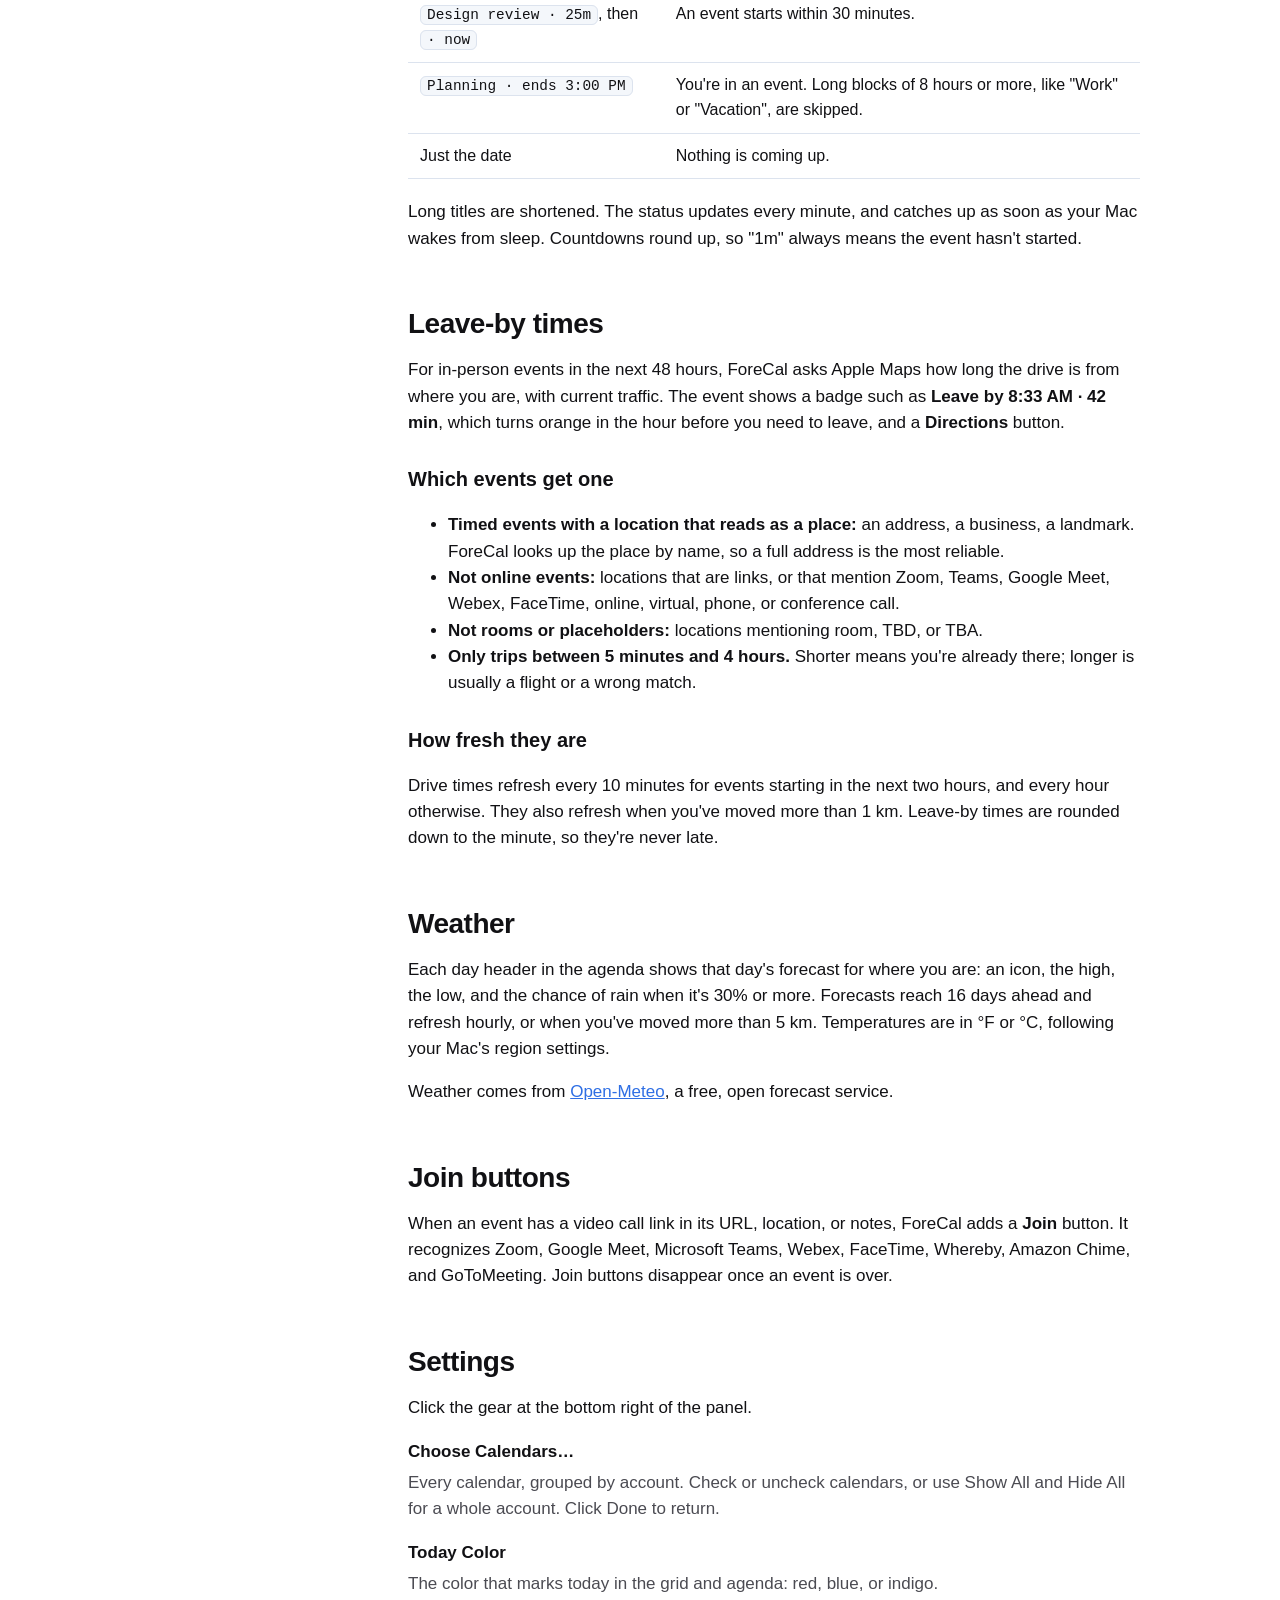
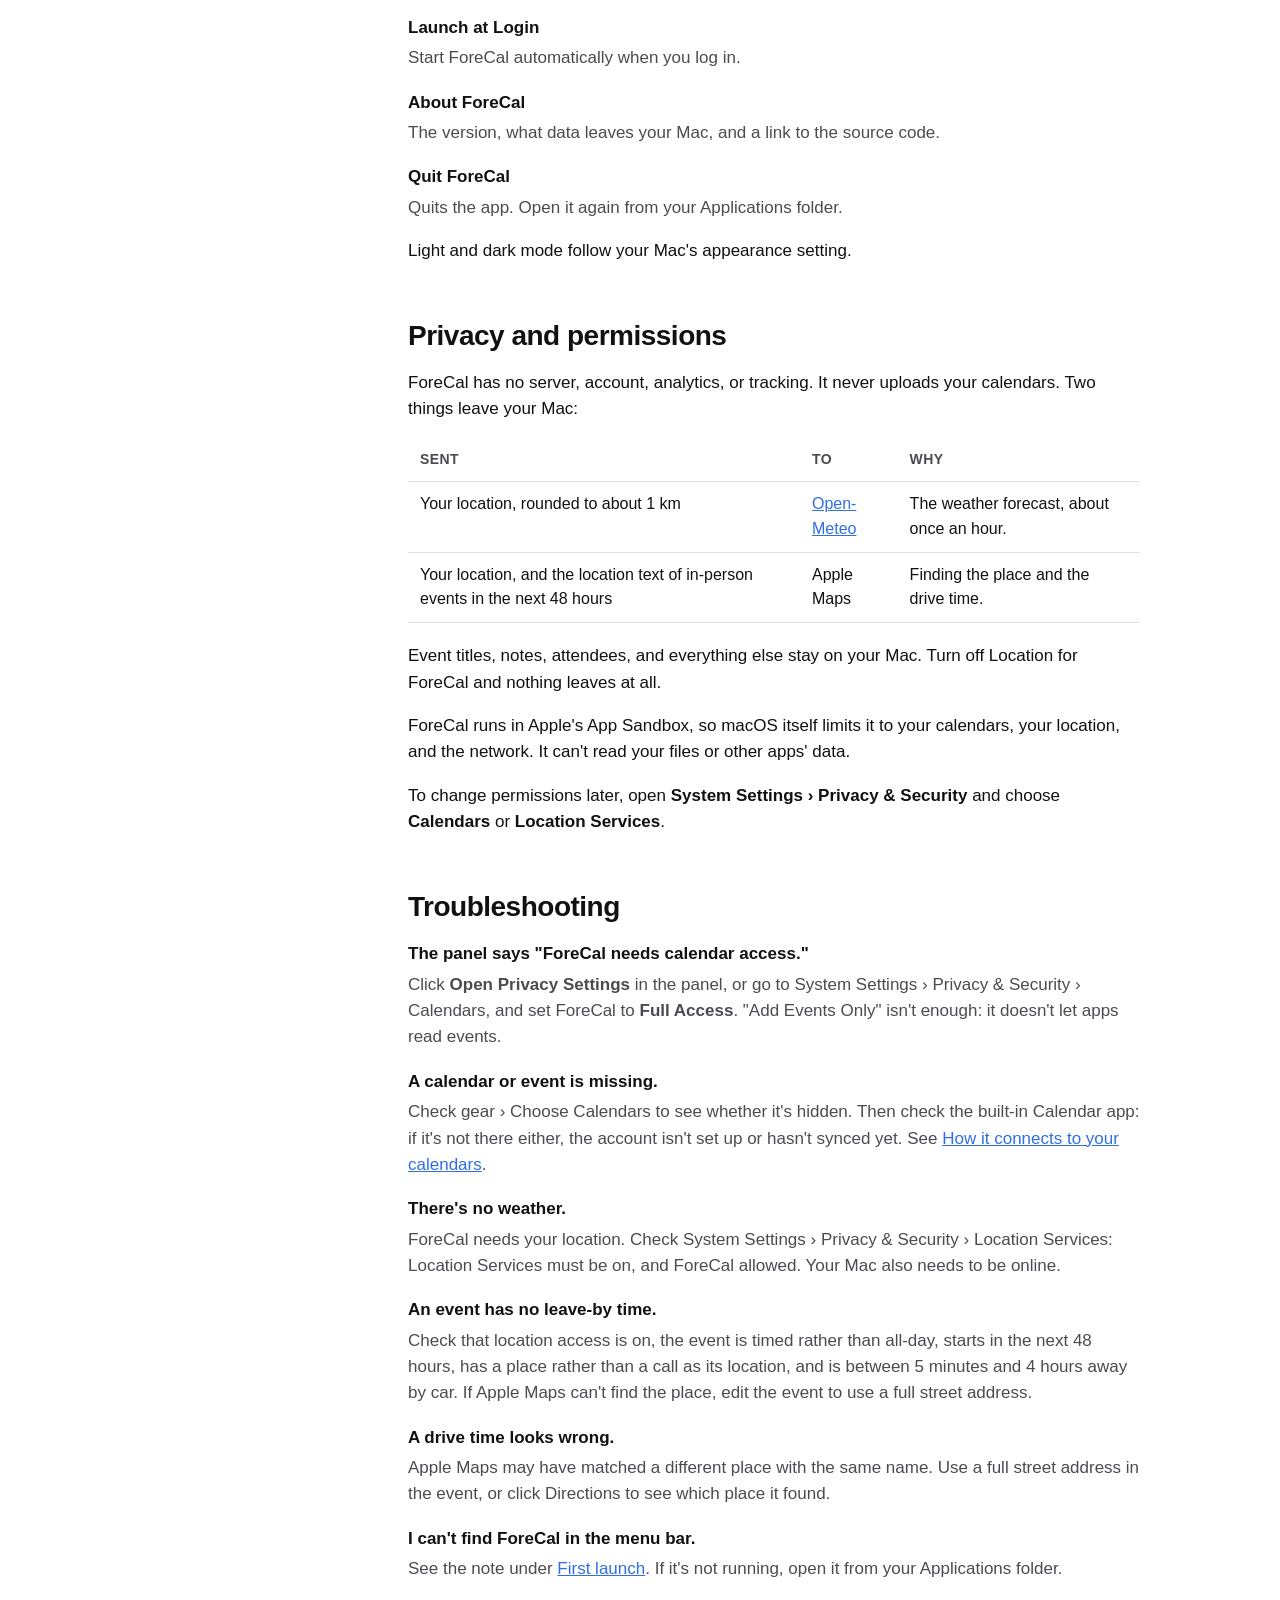
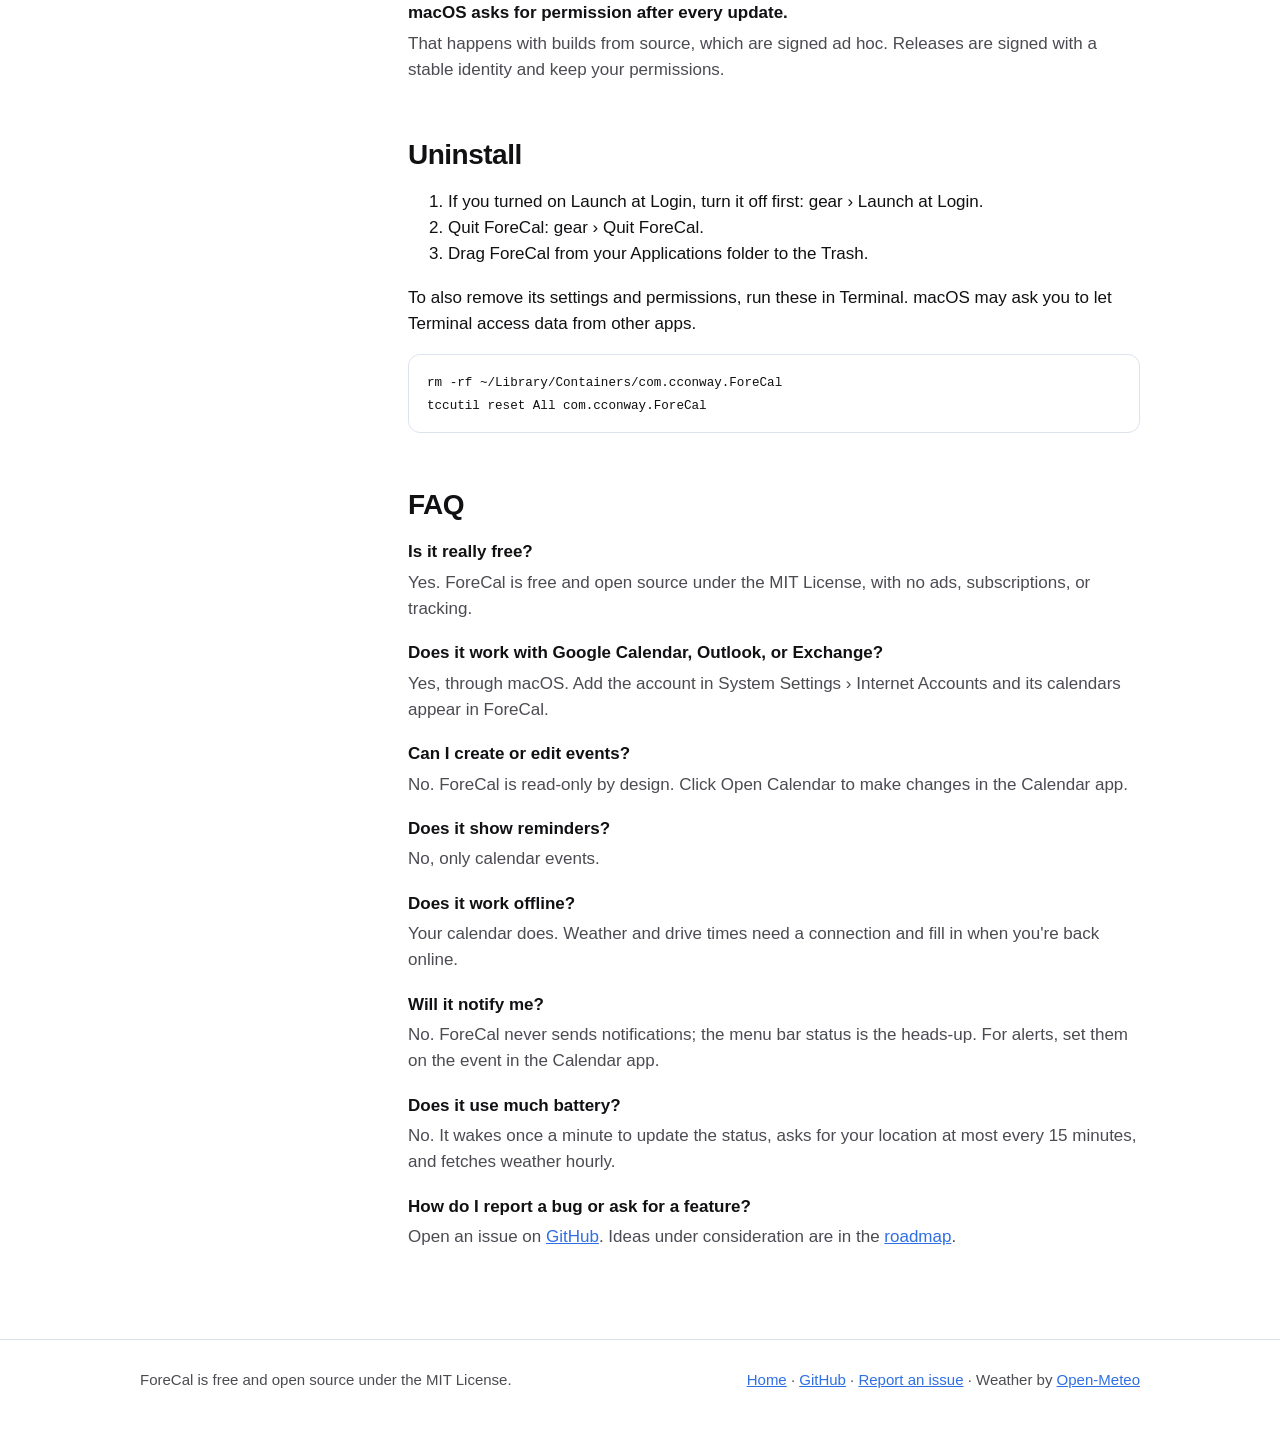
==== commit a7d0f9fa: "Run in the App Sandbox The App Store requires the sandbox. Direct downloads use it too, so both chan" ====
--- a/docs/guide.html
+++ b/docs/guide.html
@@ -189,6 +189,7 @@
       </tbody>
     </table>
     <p>Event titles, notes, attendees, and everything else stay on your Mac. Turn off Location for ForeCal and nothing leaves at all.</p>
+    <p>ForeCal runs in Apple's App Sandbox, so macOS itself limits it to your calendars, your location, and the network. It can't read your files or other apps' data.</p>
     <p>To change permissions later, open <strong>System Settings › Privacy &amp; Security</strong> and choose <strong>Calendars</strong> or <strong>Location Services</strong>.</p>
 
     <h2 id="troubleshooting">Troubleshooting</h2>
@@ -215,8 +216,8 @@
       <li>Quit ForeCal: gear › Quit ForeCal.</li>
       <li>Drag ForeCal from your Applications folder to the Trash.</li>
     </ol>
-    <p>To also remove its settings and permissions, run these in Terminal:</p>
-<pre><code>defaults delete com.cconway.ForeCal
+    <p>To also remove its settings and permissions, run these in Terminal. macOS may ask you to let Terminal access data from other apps.</p>
+<pre><code>rm -rf ~/Library/Containers/com.cconway.ForeCal
 tccutil reset All com.cconway.ForeCal</code></pre>
 
     <h2 id="faq">FAQ</h2>
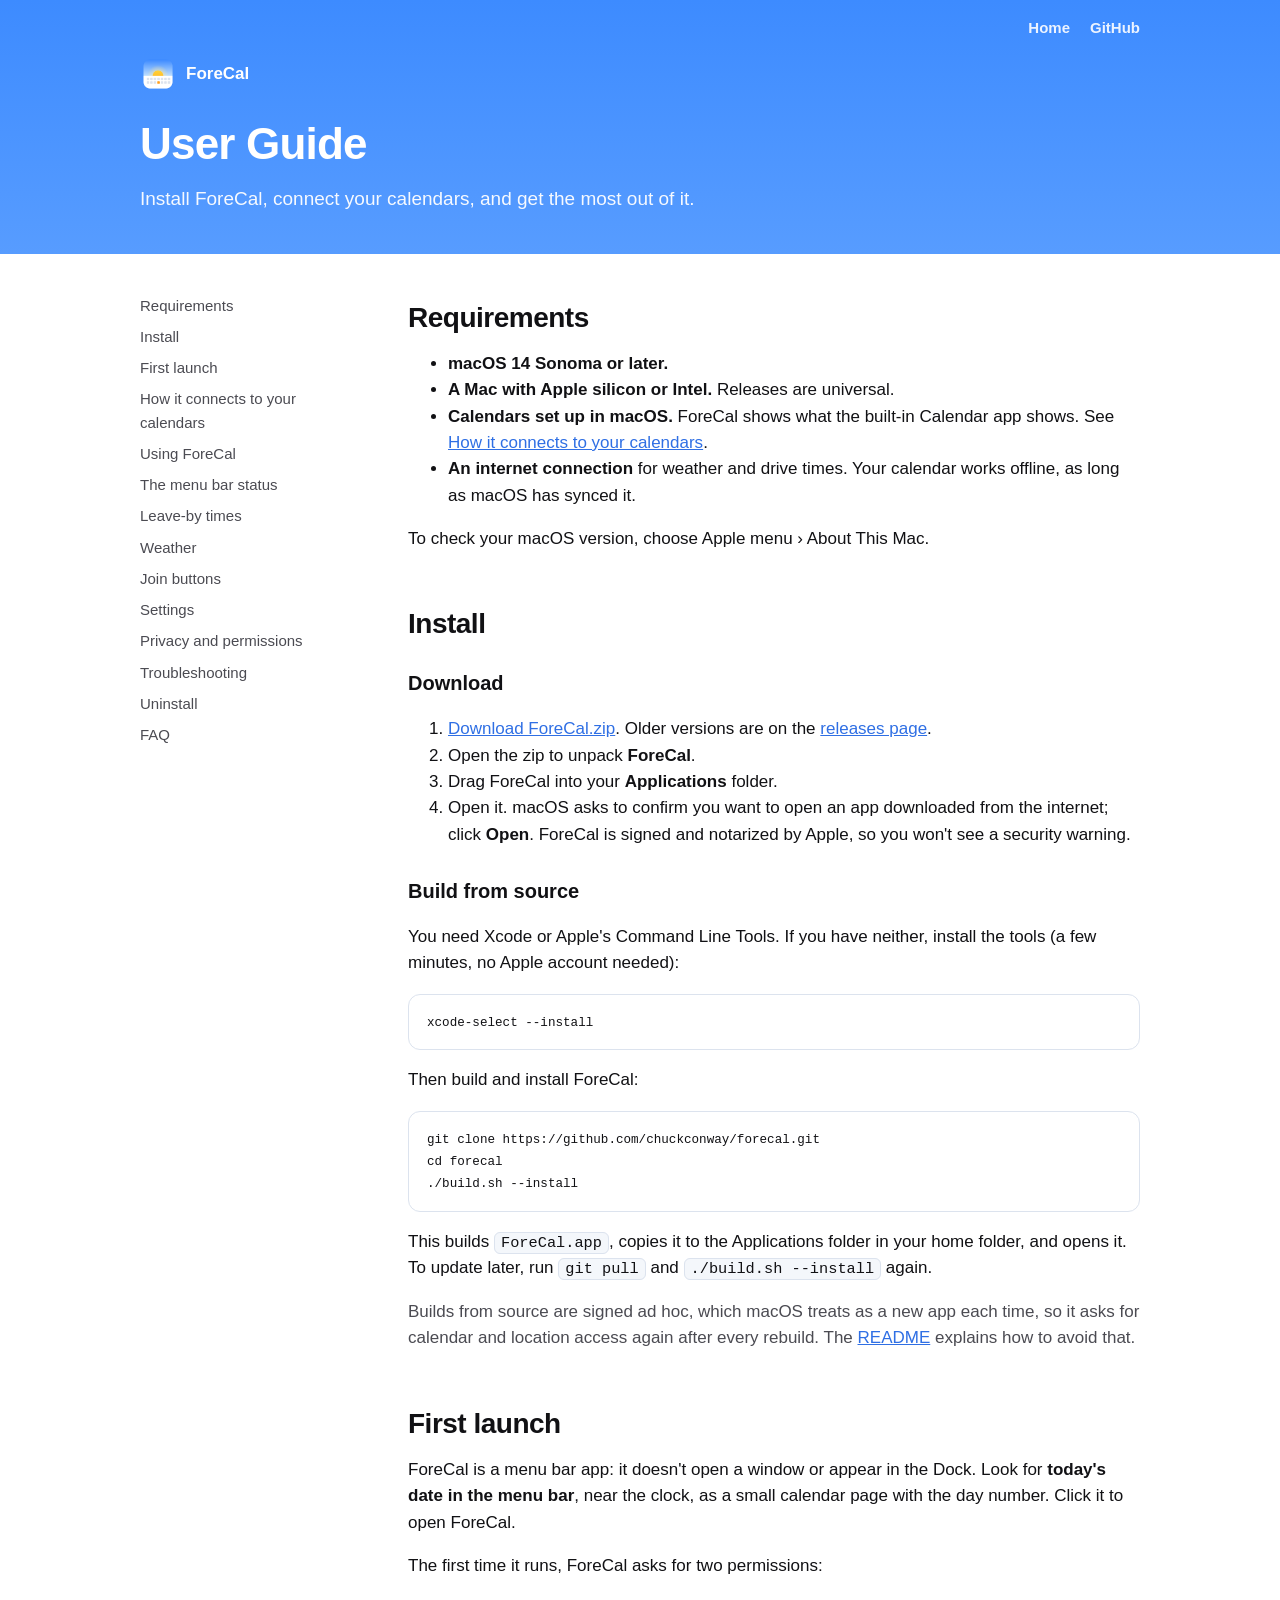
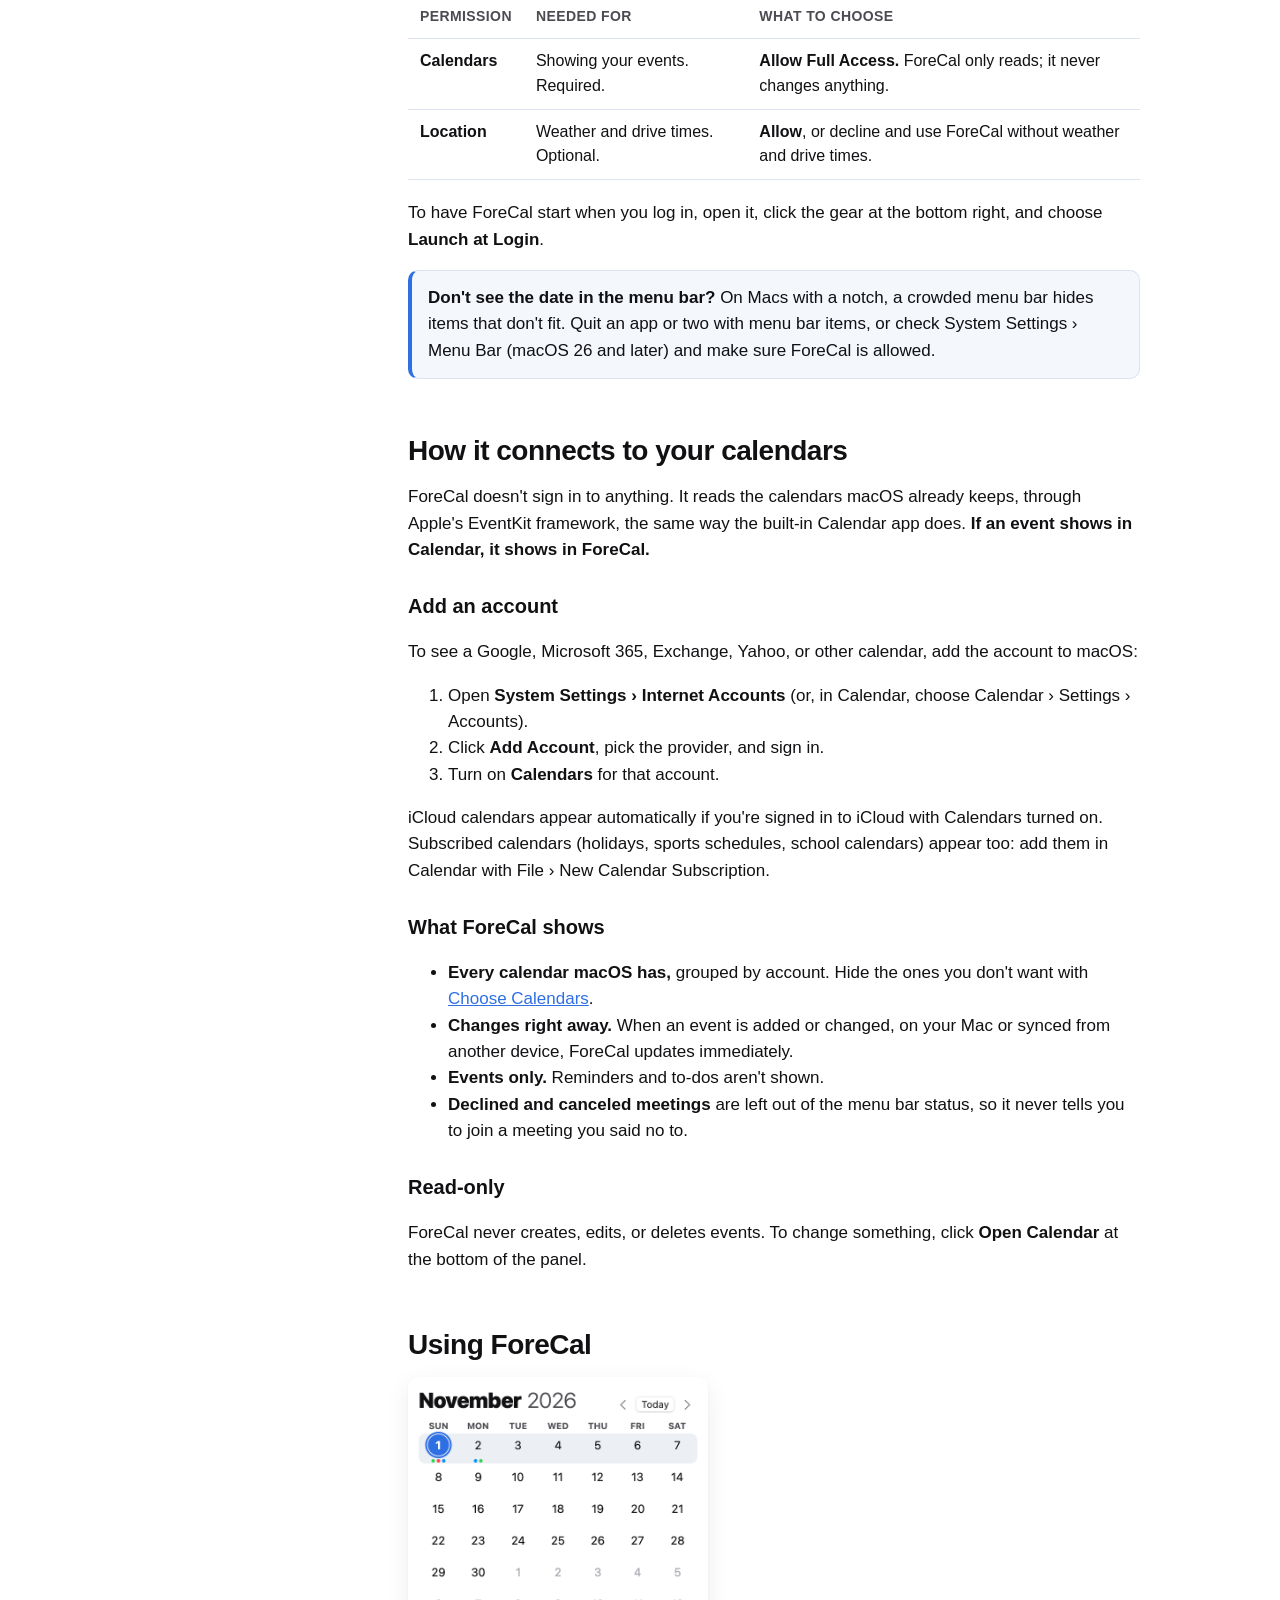
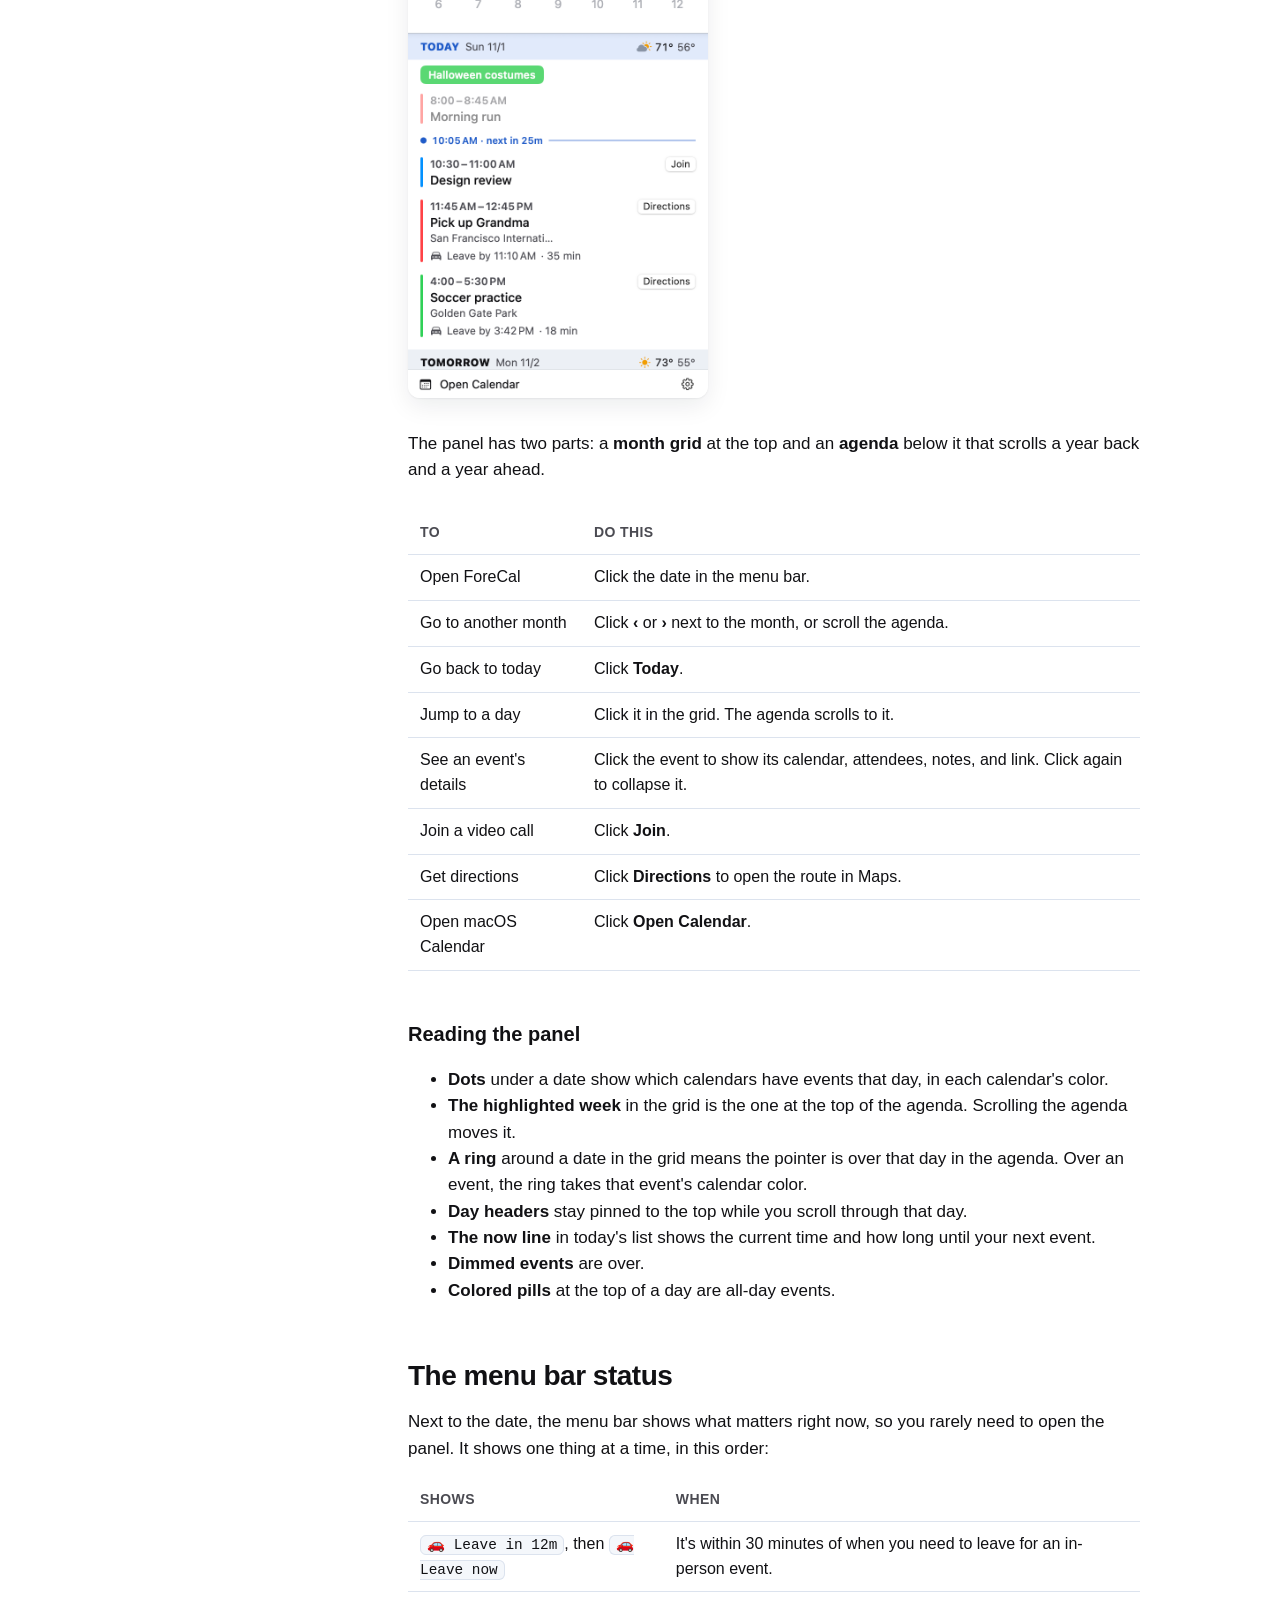
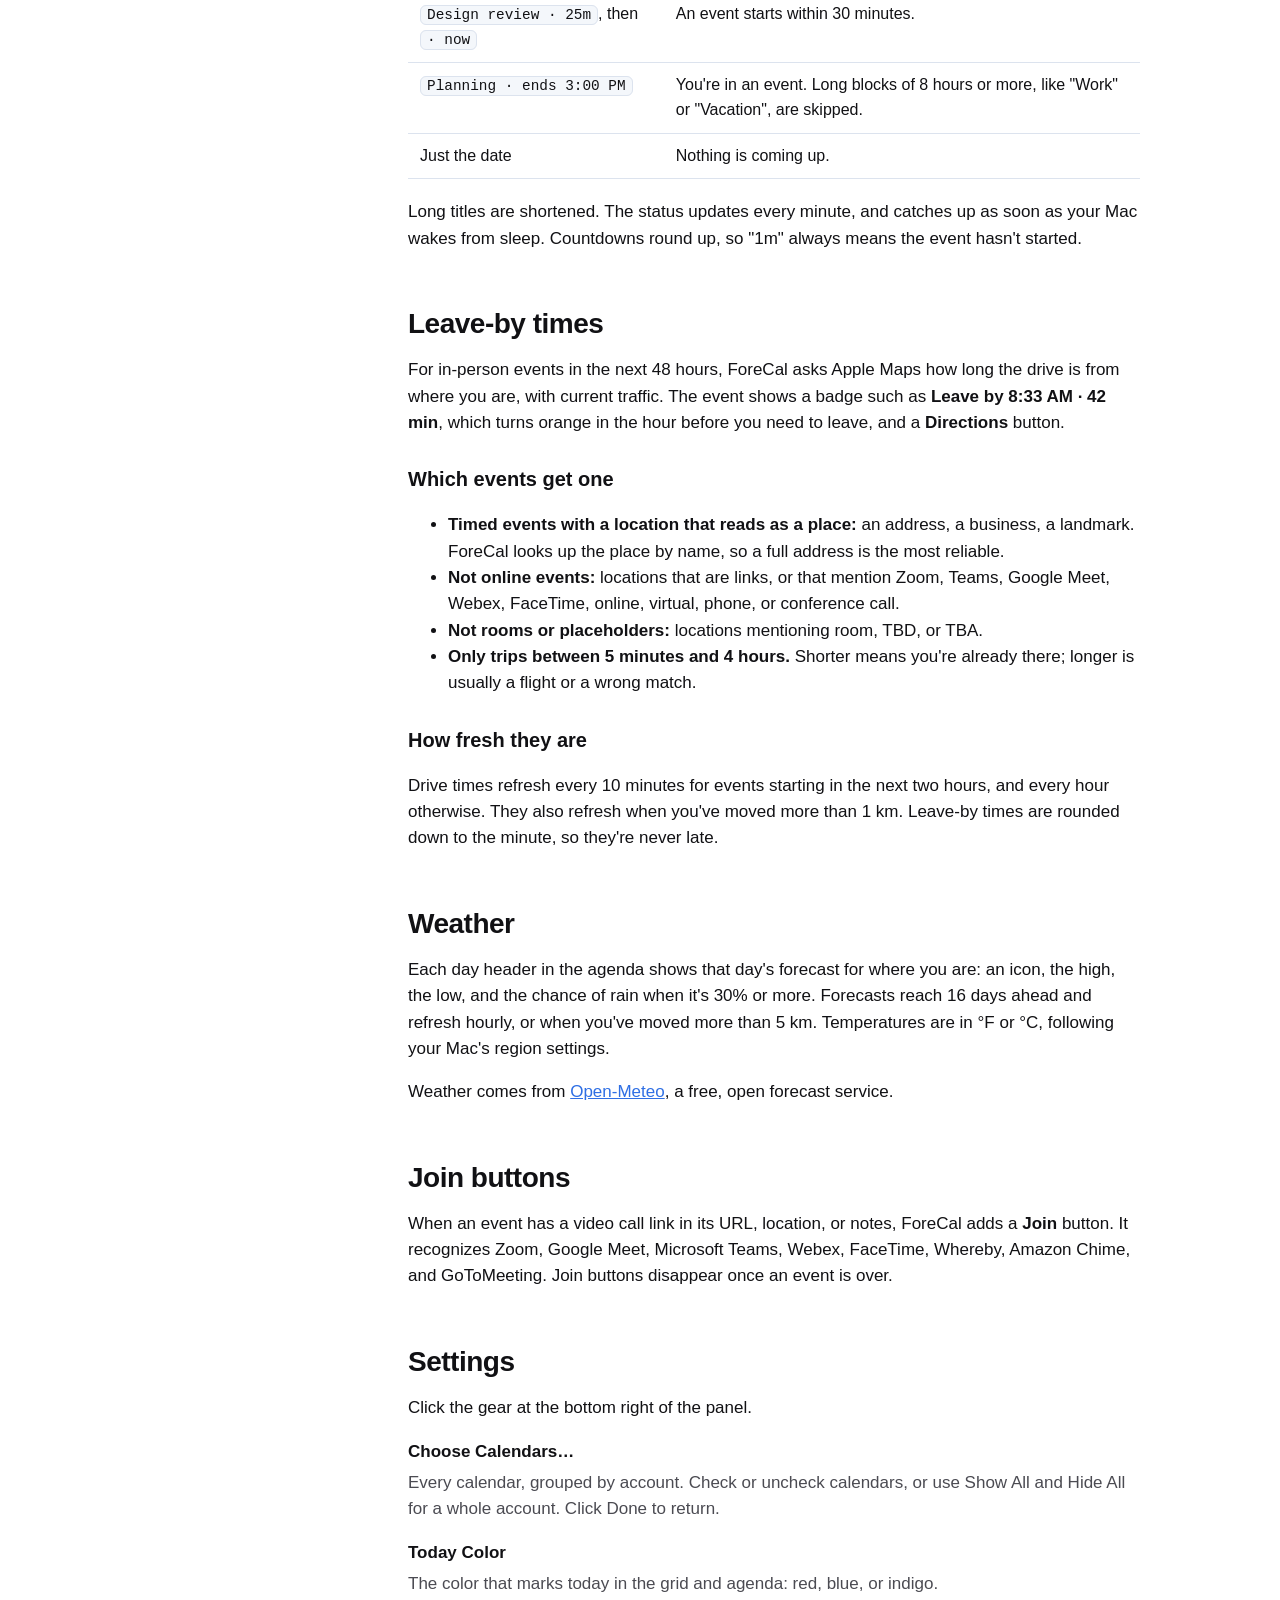
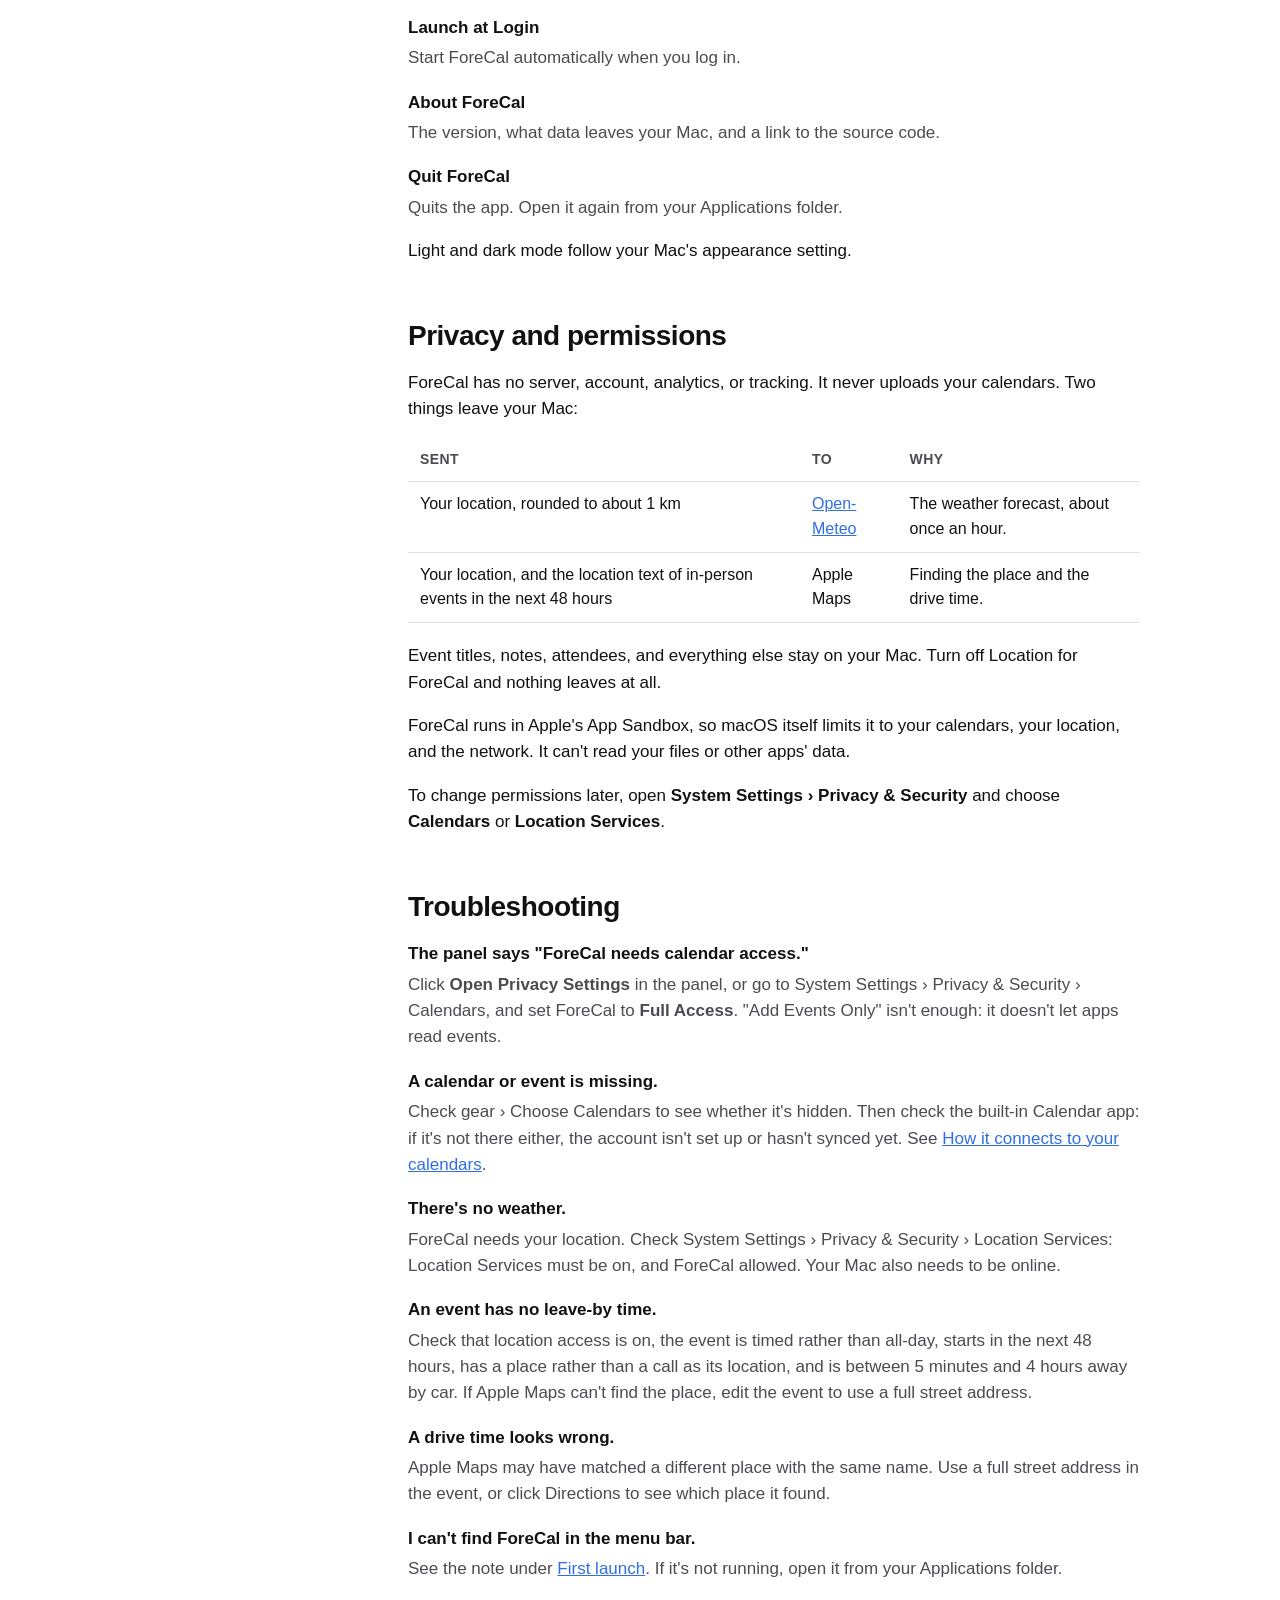
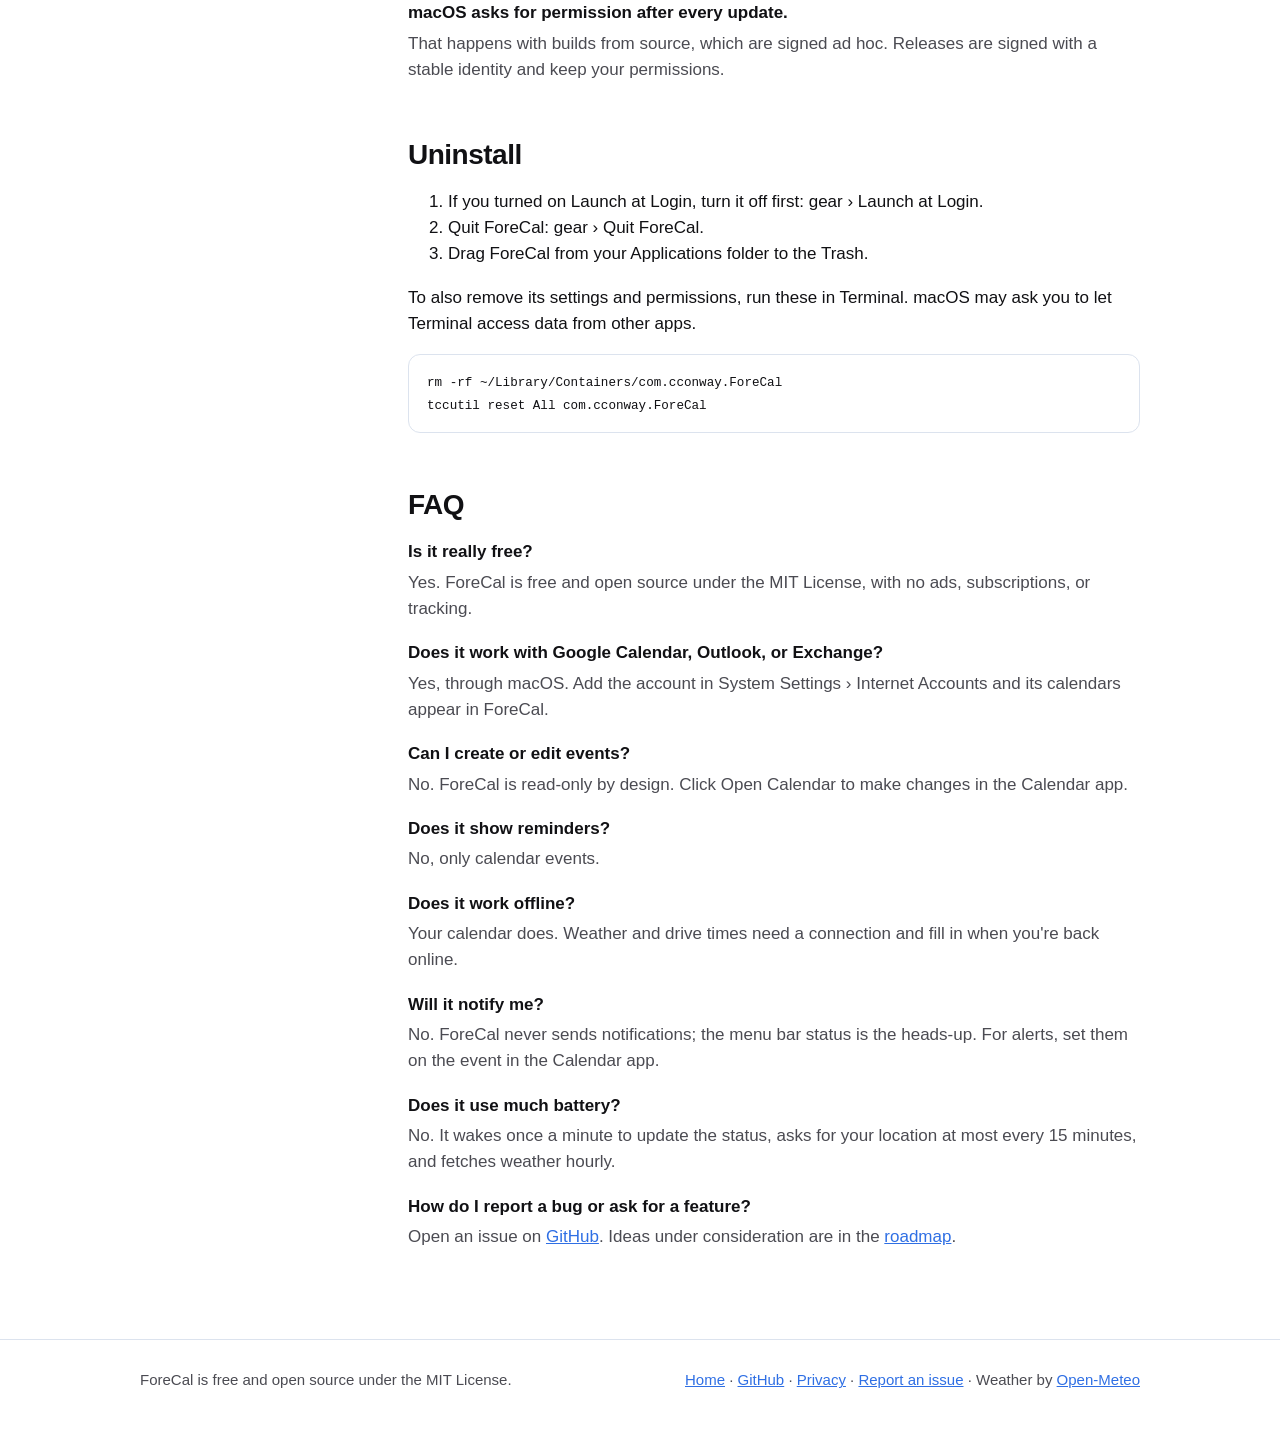
==== commit a2a177ae: "Privacy policy page and App Store screenshots - docs/privacy.html, linked from every page's footer, " ====
--- a/docs/guide.html
+++ b/docs/guide.html
@@ -246,7 +246,7 @@
 <footer>
   <div class="wrap">
     <span>ForeCal is free and open source under the MIT License.</span>
-    <span><a href="index.html">Home</a> · <a href="https://github.com/chuckconway/forecal">GitHub</a> · <a href="https://github.com/chuckconway/forecal/issues">Report an issue</a> · Weather by <a href="https://open-meteo.com">Open-Meteo</a></span>
+    <span><a href="index.html">Home</a> · <a href="https://github.com/chuckconway/forecal">GitHub</a> · <a href="privacy.html">Privacy</a> · <a href="https://github.com/chuckconway/forecal/issues">Report an issue</a> · Weather by <a href="https://open-meteo.com">Open-Meteo</a></span>
   </div>
 </footer>
 
--- a/docs/style.css
+++ b/docs/style.css
@@ -117,6 +117,7 @@
 .guide-hero .brand { display: inline-flex; align-items: center; gap: 10px; color: #fff; text-decoration: none; font-weight: 700; margin-bottom: 18px; }
 .guide-hero .brand img { width: 36px; height: 36px; }
 .guide { display: grid; grid-template-columns: 220px 1fr; gap: 48px; padding-top: 40px; padding-bottom: 72px; }
+.policy { max-width: 760px; padding-top: 40px; padding-bottom: 72px; }
 .toc { position: sticky; top: 20px; align-self: start; font-size: 15px; }
 .toc ol { list-style: none; margin: 0; padding: 0; }
 .toc li { margin: 0 0 8px; }
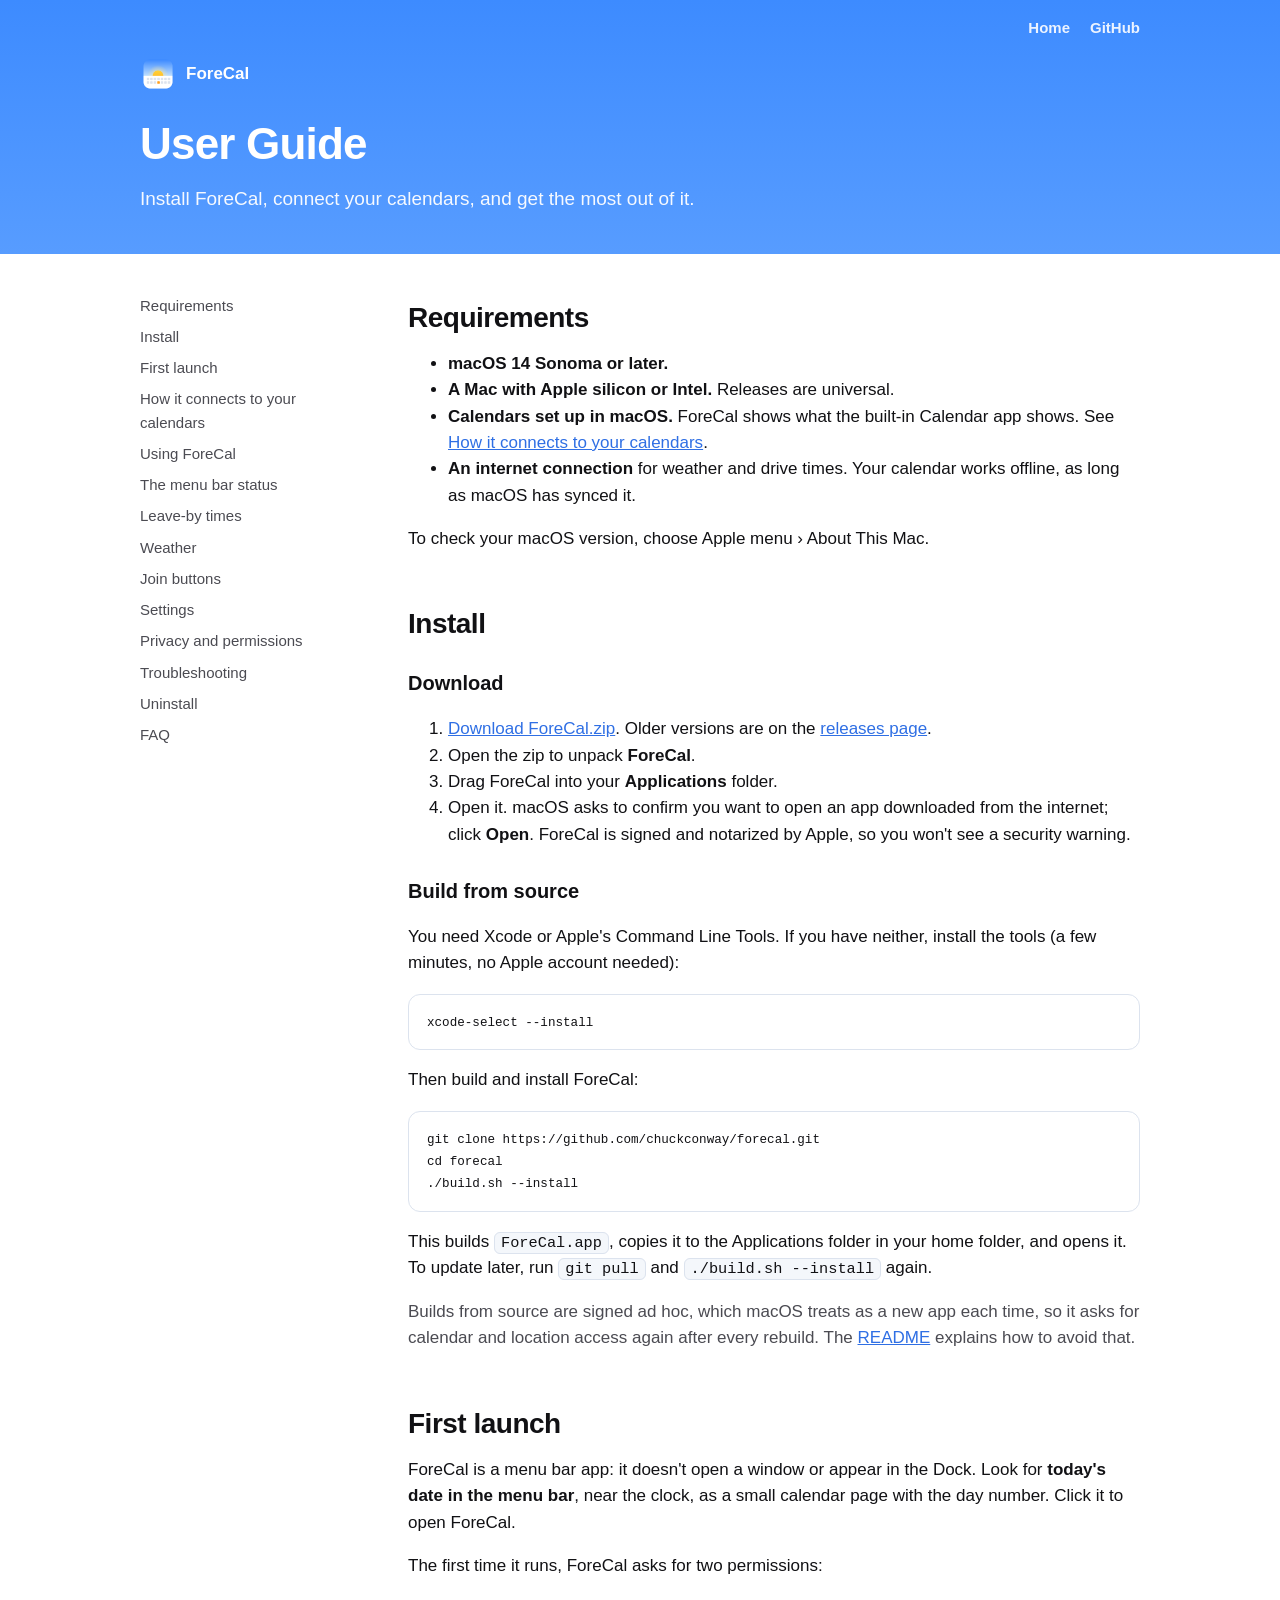
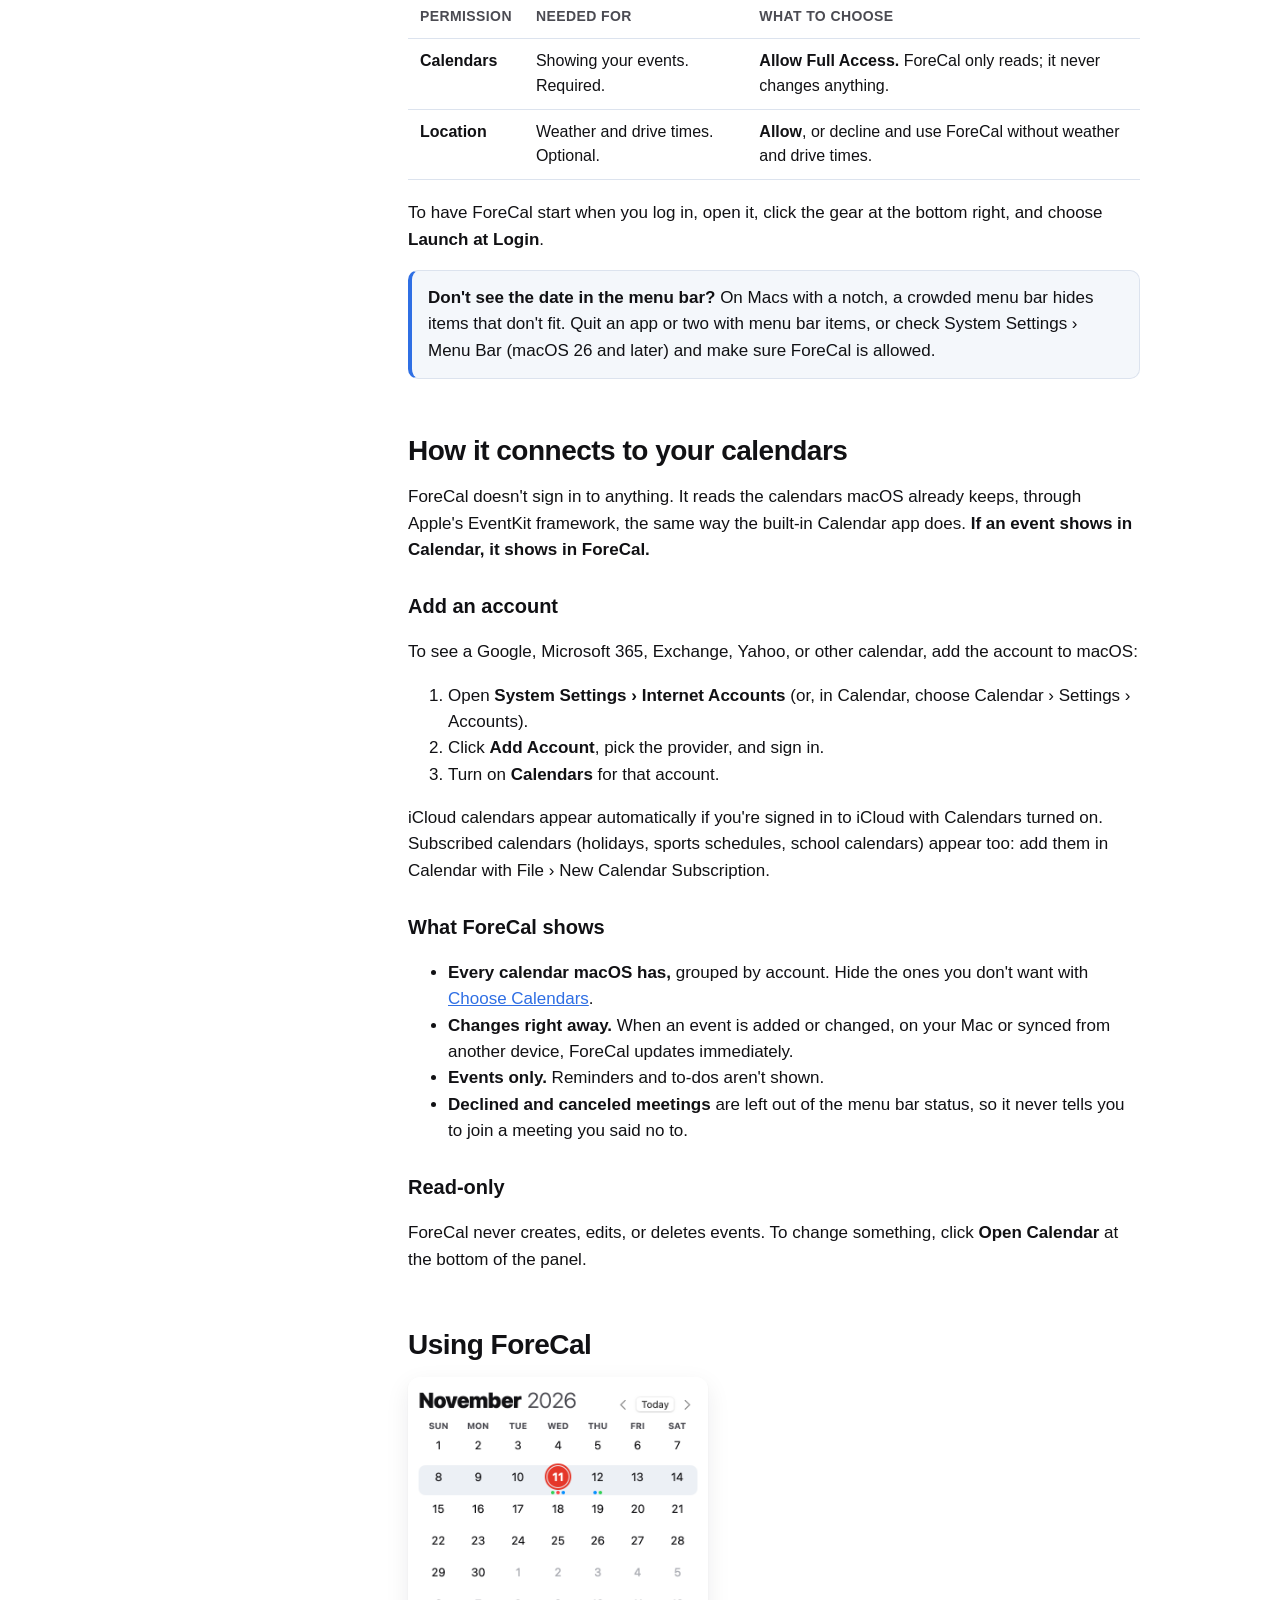
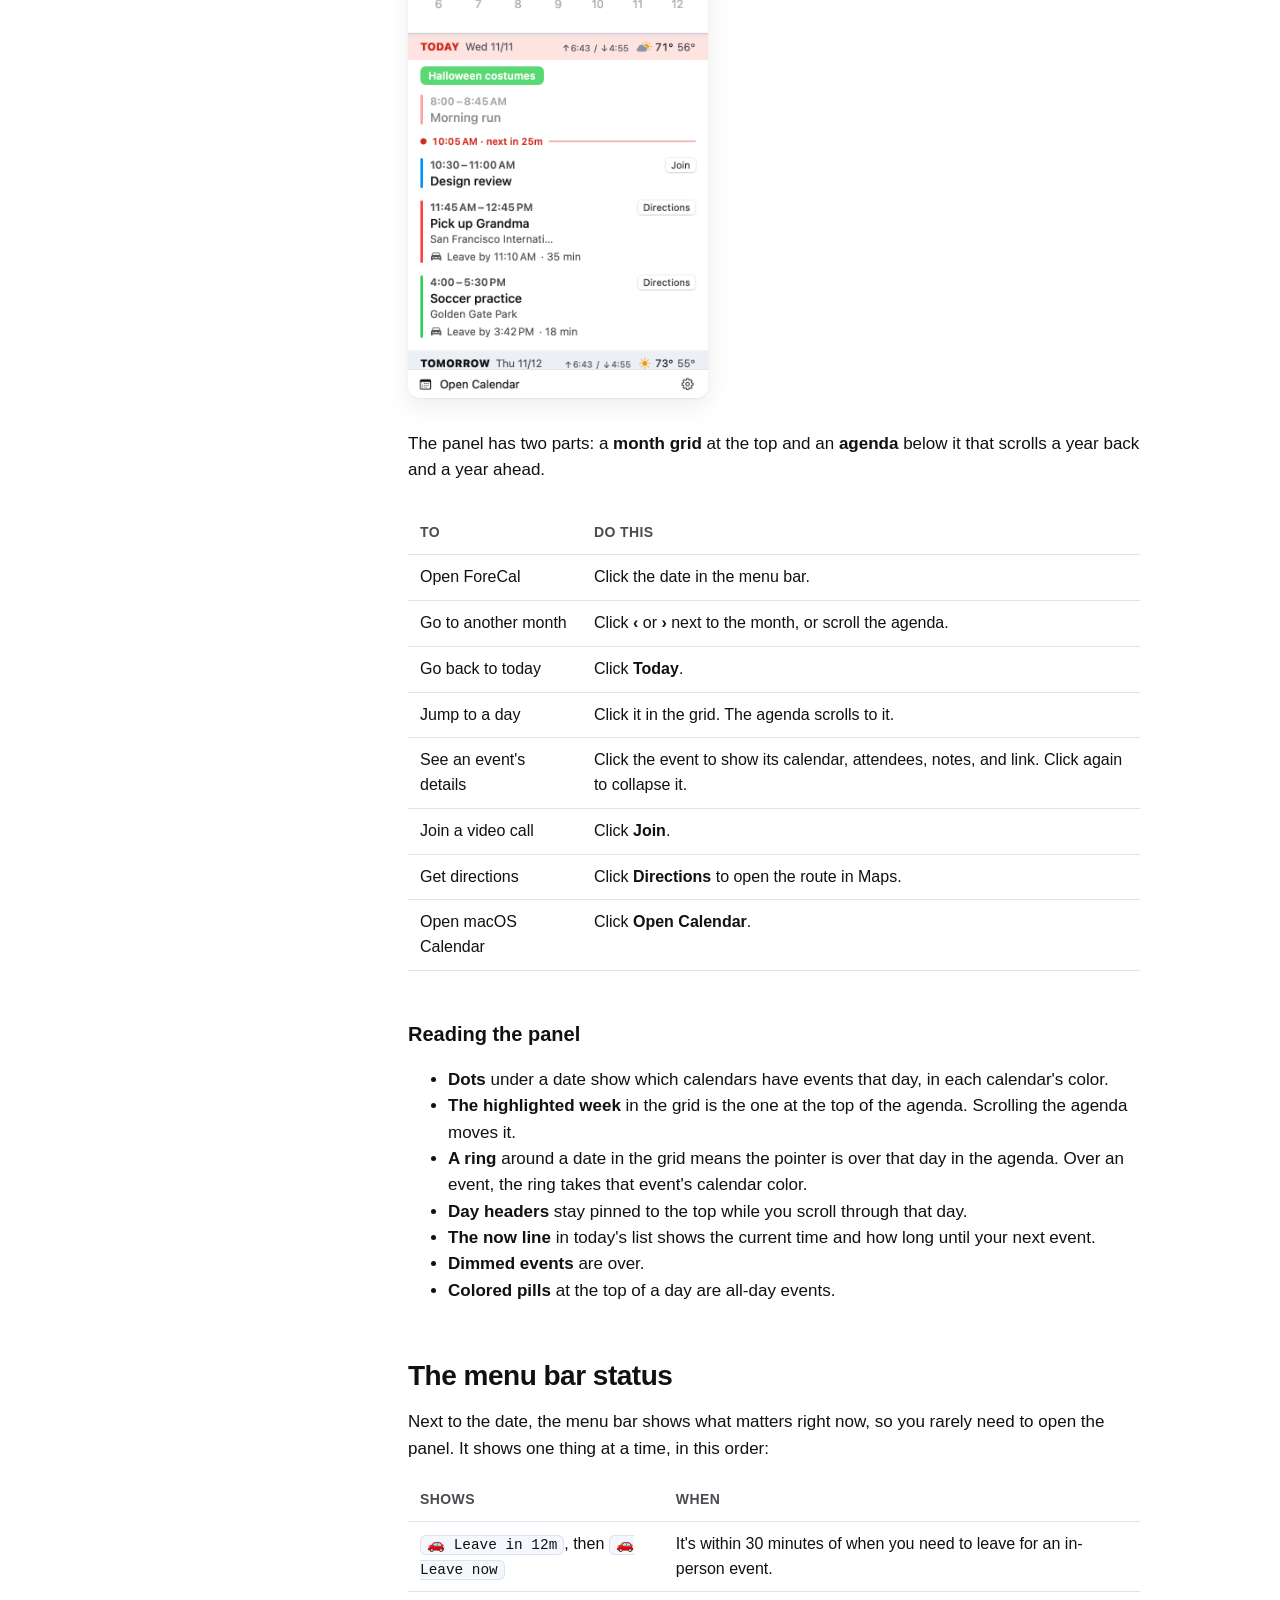
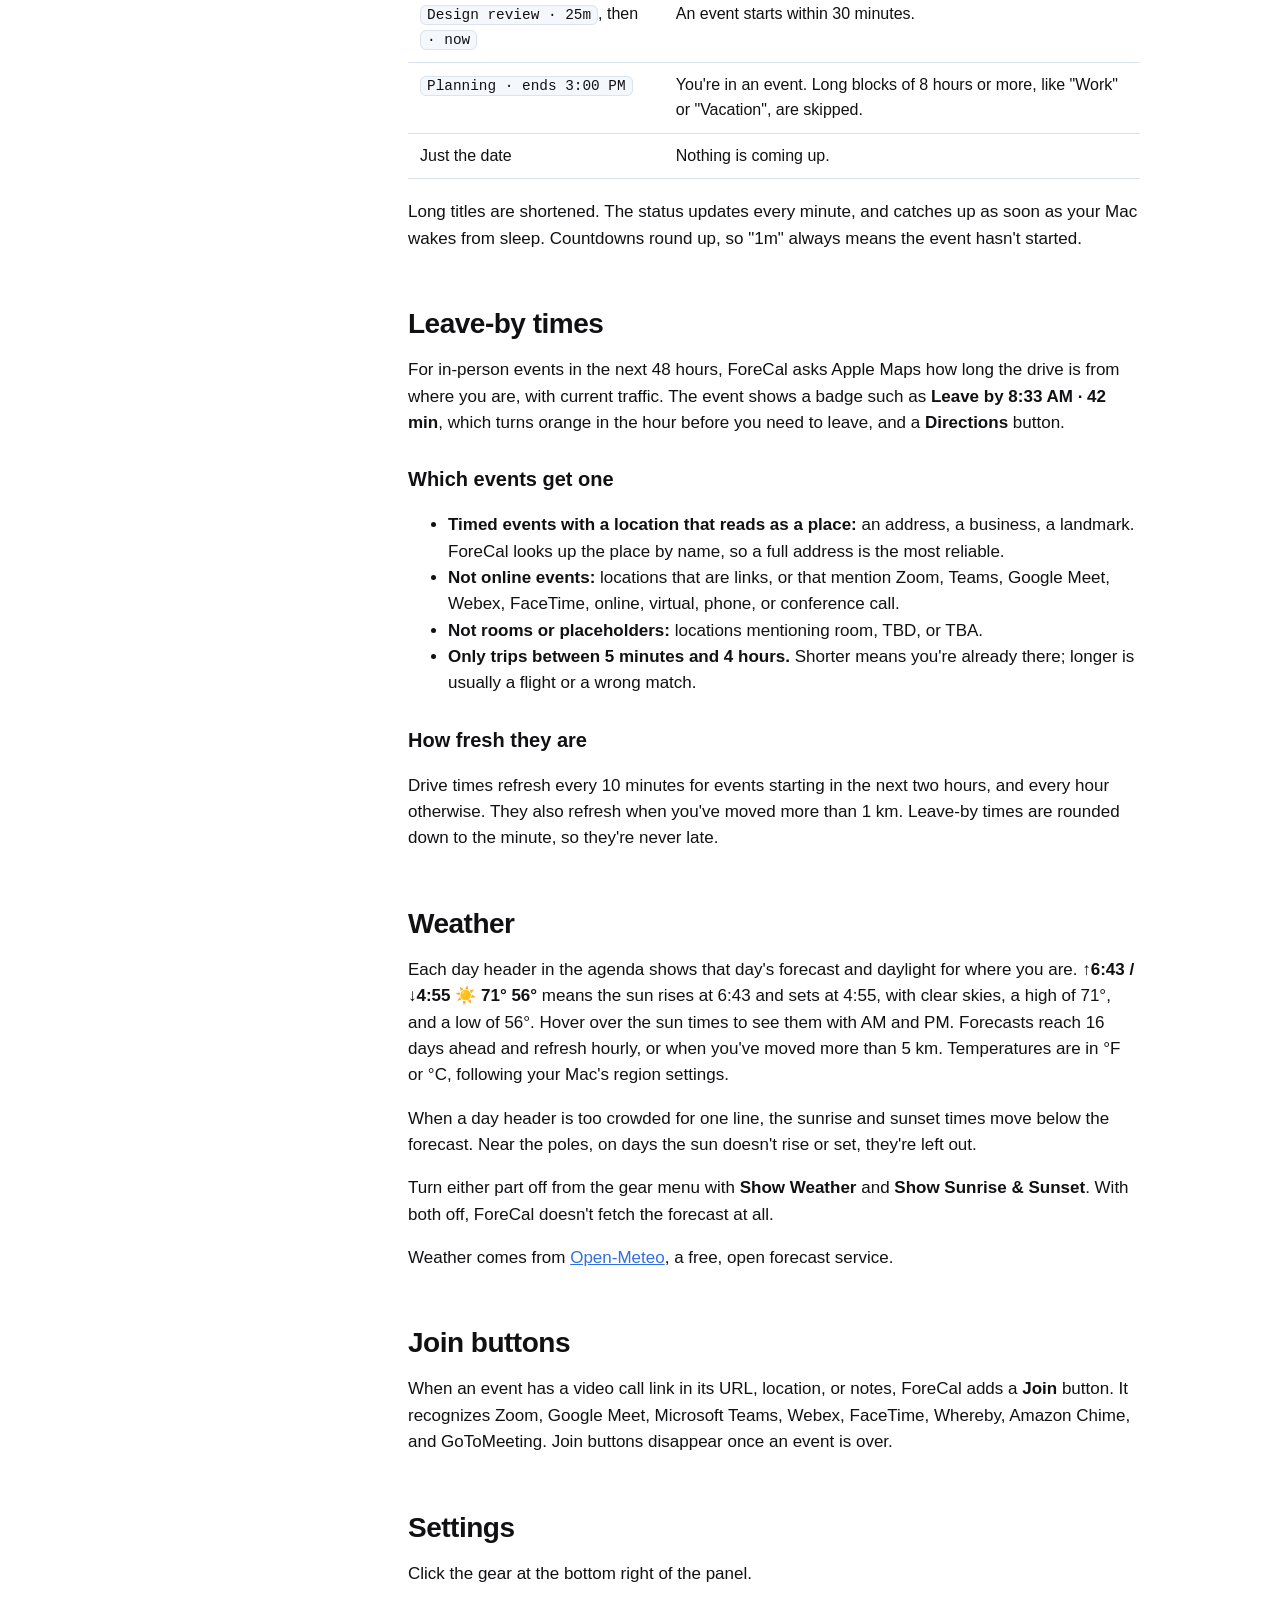
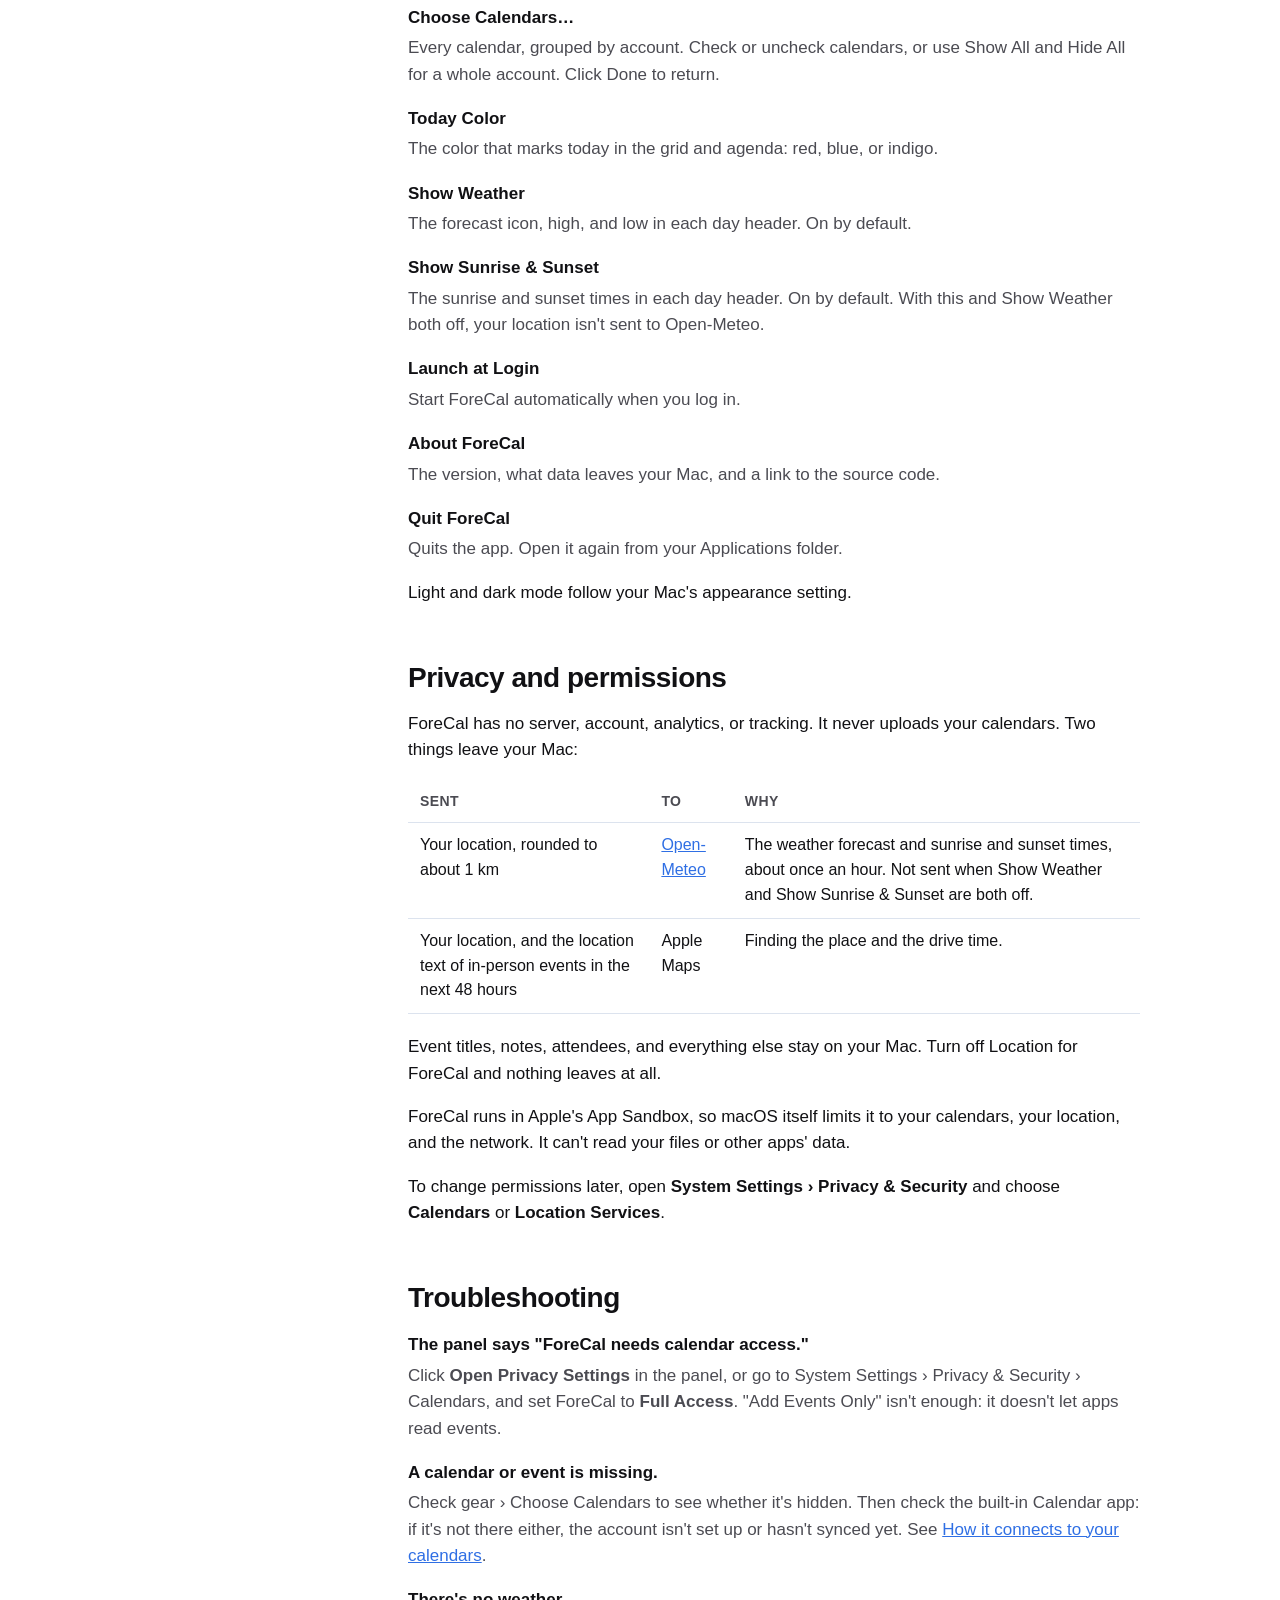
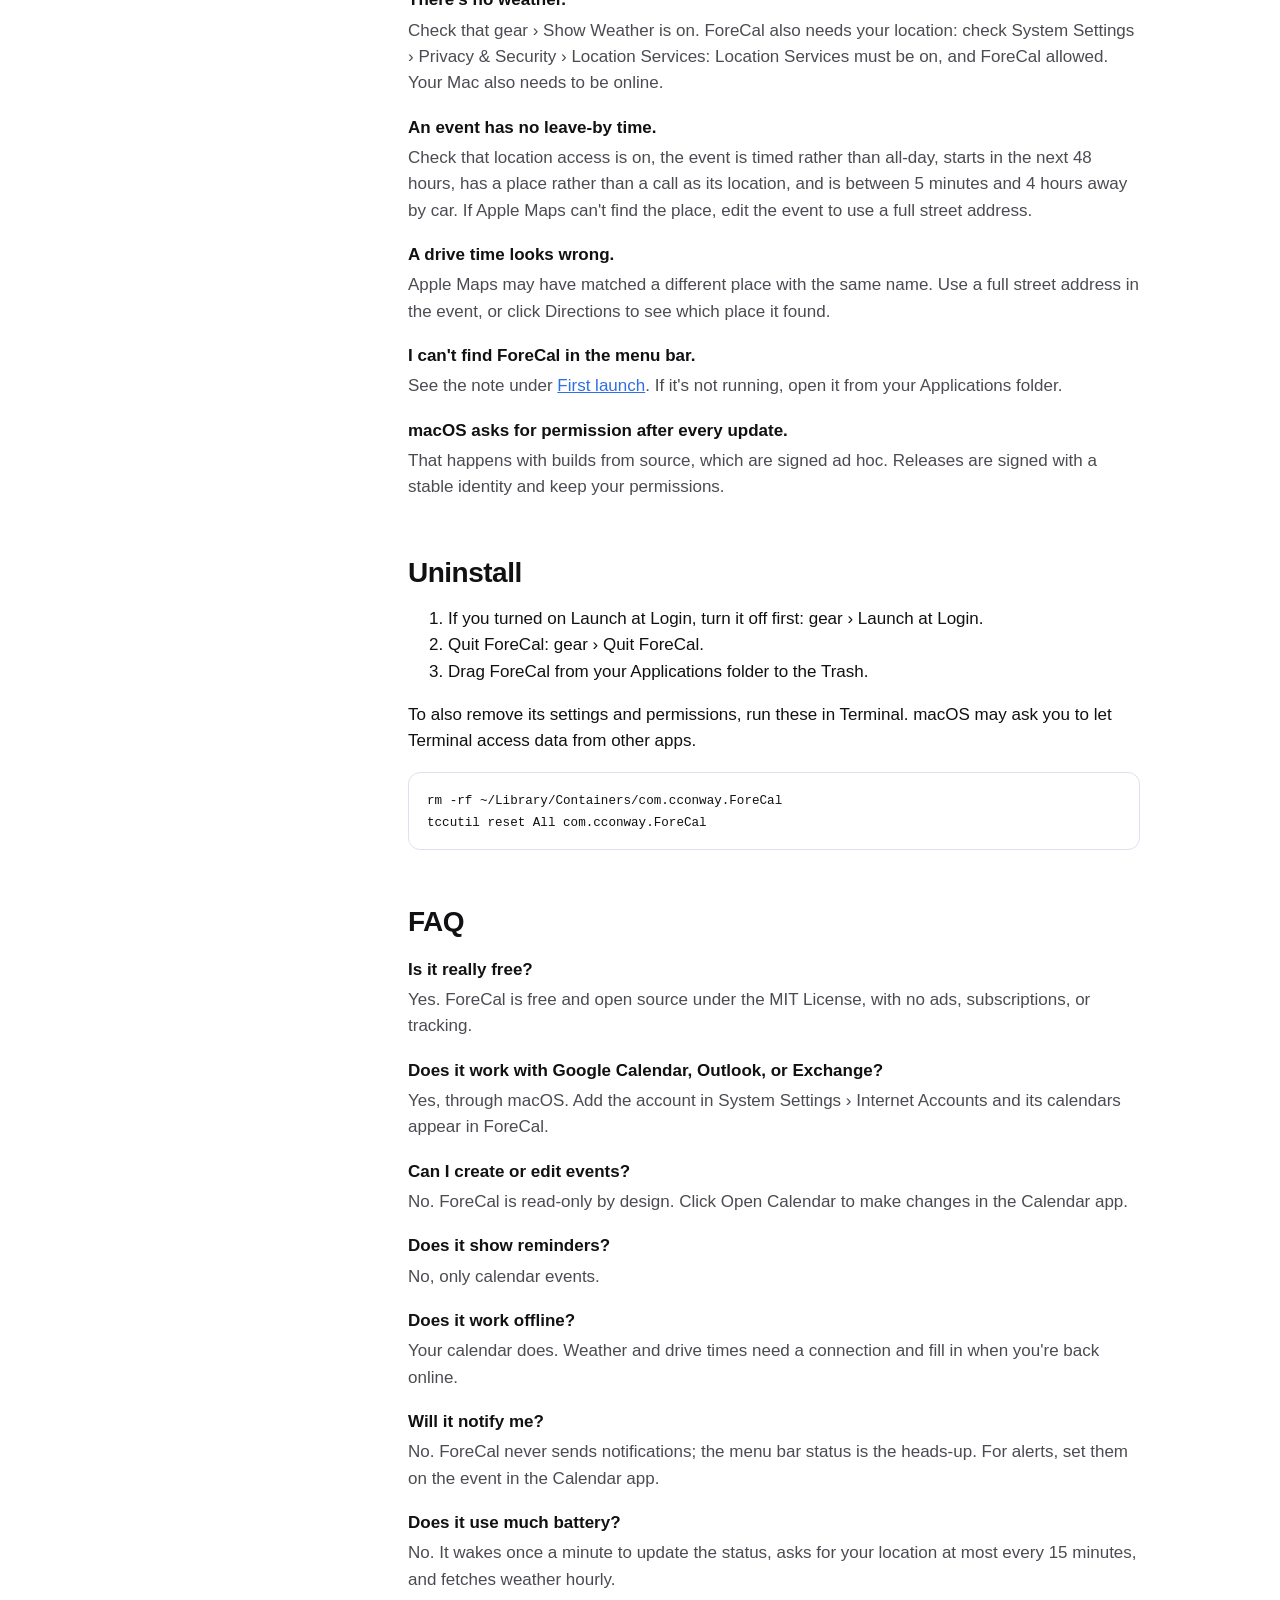
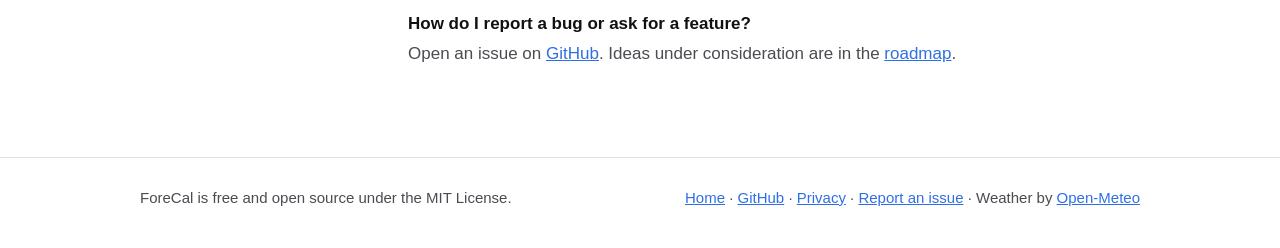
==== commit 2d83547d: "ForeCal 0.6.0: sunrise and sunset, weather settings - Each day header shows sunrise and sunset (↑6:4" ====
--- a/docs/guide.html
+++ b/docs/guide.html
@@ -157,7 +157,9 @@
     <p>Drive times refresh every 10 minutes for events starting in the next two hours, and every hour otherwise. They also refresh when you've moved more than 1 km. Leave-by times are rounded down to the minute, so they're never late.</p>
 
     <h2 id="weather">Weather</h2>
-    <p>Each day header in the agenda shows that day's forecast for where you are: an icon, the high, the low, and the chance of rain when it's 30% or more. Forecasts reach 16 days ahead and refresh hourly, or when you've moved more than 5 km. Temperatures are in °F or °C, following your Mac's region settings.</p>
+    <p>Each day header in the agenda shows that day's forecast and daylight for where you are. <strong>↑6:43 / ↓4:55 ☀️ 71° 56°</strong> means the sun rises at 6:43 and sets at 4:55, with clear skies, a high of 71°, and a low of 56°. Hover over the sun times to see them with AM and PM. Forecasts reach 16 days ahead and refresh hourly, or when you've moved more than 5 km. Temperatures are in °F or °C, following your Mac's region settings.</p>
+    <p>When a day header is too crowded for one line, the sunrise and sunset times move below the forecast. Near the poles, on days the sun doesn't rise or set, they're left out.</p>
+    <p>Turn either part off from the gear menu with <strong>Show Weather</strong> and <strong>Show Sunrise &amp; Sunset</strong>. With both off, ForeCal doesn't fetch the forecast at all.</p>
     <p>Weather comes from <a href="https://open-meteo.com">Open-Meteo</a>, a free, open forecast service.</p>
 
     <h2 id="join">Join buttons</h2>
@@ -170,6 +172,10 @@
       <dd>Every calendar, grouped by account. Check or uncheck calendars, or use Show All and Hide All for a whole account. Click Done to return.</dd>
       <dt>Today Color</dt>
       <dd>The color that marks today in the grid and agenda: red, blue, or indigo.</dd>
+      <dt>Show Weather</dt>
+      <dd>The forecast icon, high, and low in each day header. On by default.</dd>
+      <dt>Show Sunrise &amp; Sunset</dt>
+      <dd>The sunrise and sunset times in each day header. On by default. With this and Show Weather both off, your location isn't sent to Open-Meteo.</dd>
       <dt>Launch at Login</dt>
       <dd>Start ForeCal automatically when you log in.</dd>
       <dt>About ForeCal</dt>
@@ -184,7 +190,7 @@
     <table>
       <thead><tr><th>Sent</th><th>To</th><th>Why</th></tr></thead>
       <tbody>
-        <tr><td>Your location, rounded to about 1 km</td><td><a href="https://open-meteo.com">Open-Meteo</a></td><td>The weather forecast, about once an hour.</td></tr>
+        <tr><td>Your location, rounded to about 1 km</td><td><a href="https://open-meteo.com">Open-Meteo</a></td><td>The weather forecast and sunrise and sunset times, about once an hour. Not sent when Show Weather and Show Sunrise &amp; Sunset are both off.</td></tr>
         <tr><td>Your location, and the location text of in-person events in the next 48 hours</td><td>Apple Maps</td><td>Finding the place and the drive time.</td></tr>
       </tbody>
     </table>
@@ -199,7 +205,7 @@
       <dt>A calendar or event is missing.</dt>
       <dd>Check gear › Choose Calendars to see whether it's hidden. Then check the built-in Calendar app: if it's not there either, the account isn't set up or hasn't synced yet. See <a href="#calendars">How it connects to your calendars</a>.</dd>
       <dt>There's no weather.</dt>
-      <dd>ForeCal needs your location. Check System Settings › Privacy &amp; Security › Location Services: Location Services must be on, and ForeCal allowed. Your Mac also needs to be online.</dd>
+      <dd>Check that gear › Show Weather is on. ForeCal also needs your location: check System Settings › Privacy &amp; Security › Location Services: Location Services must be on, and ForeCal allowed. Your Mac also needs to be online.</dd>
       <dt>An event has no leave-by time.</dt>
       <dd>Check that location access is on, the event is timed rather than all-day, starts in the next 48 hours, has a place rather than a call as its location, and is between 5 minutes and 4 hours away by car. If Apple Maps can't find the place, edit the event to use a full street address.</dd>
       <dt>A drive time looks wrong.</dt>
